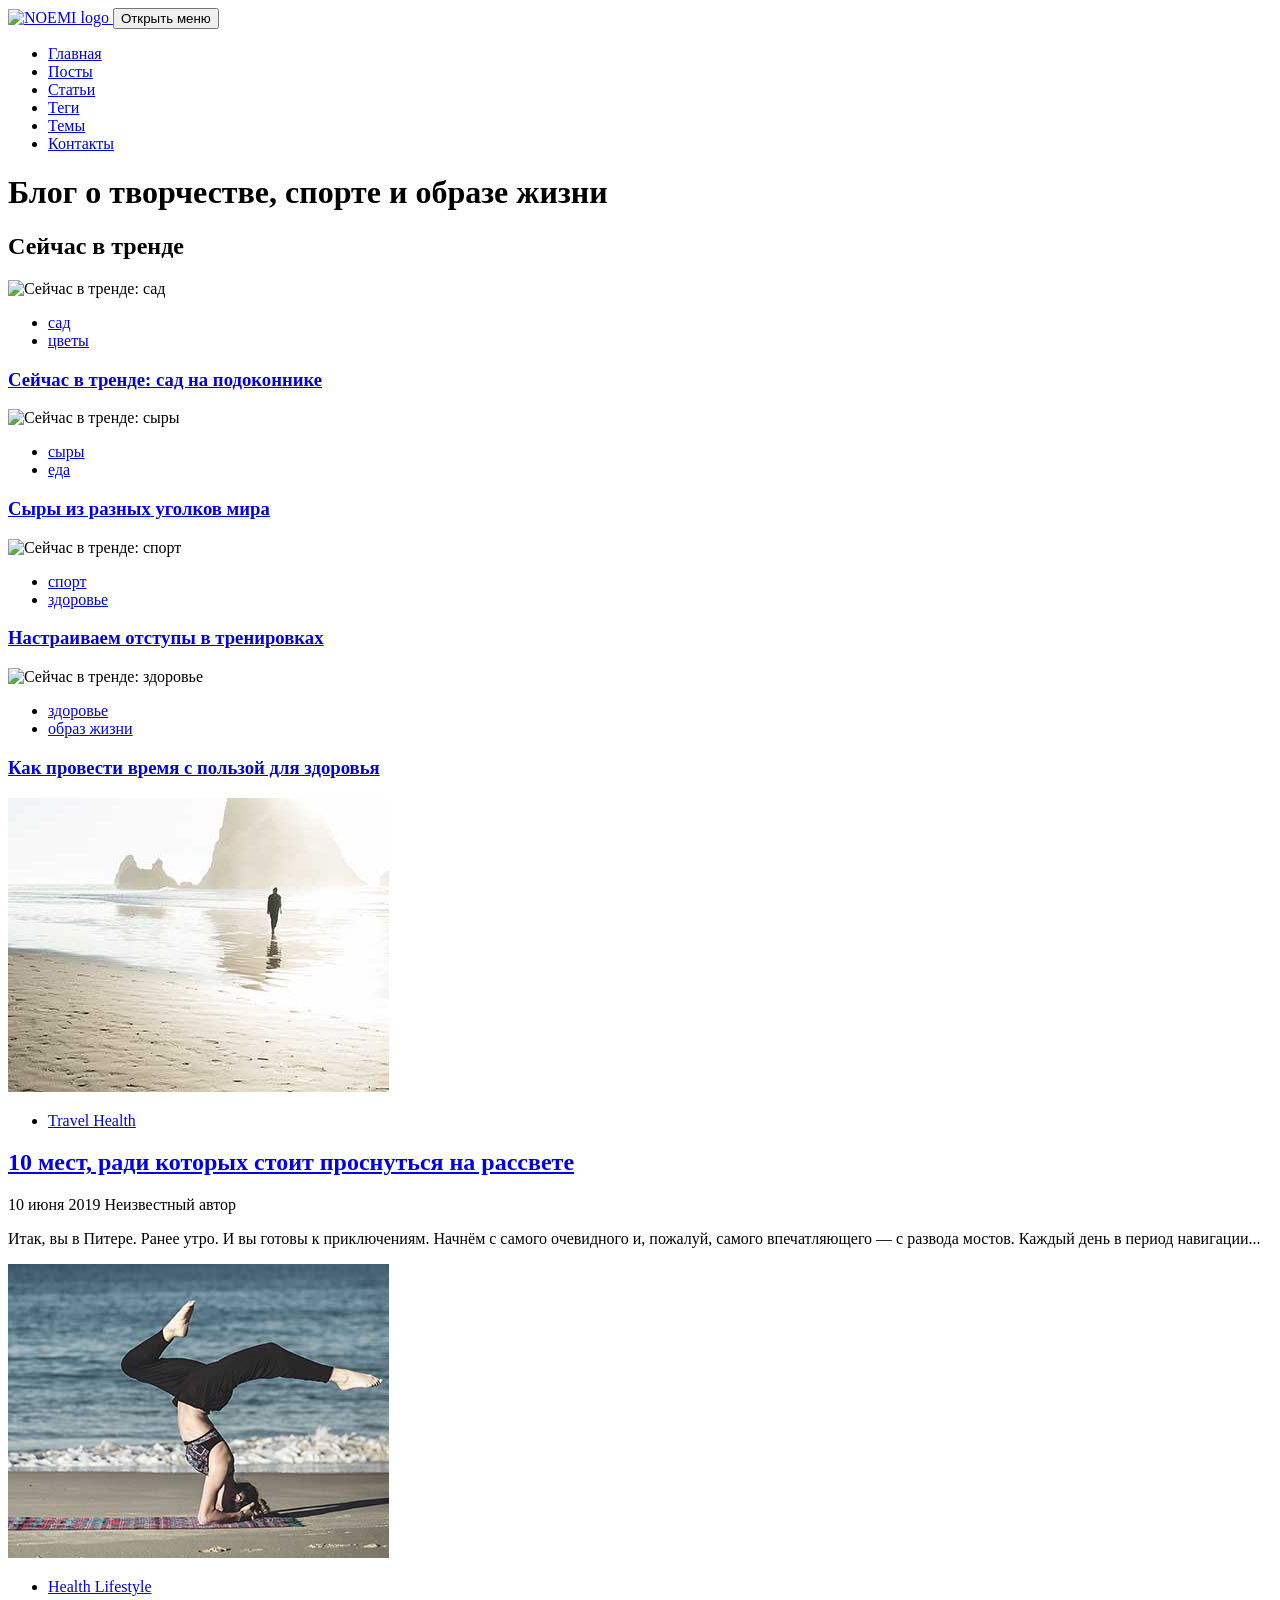
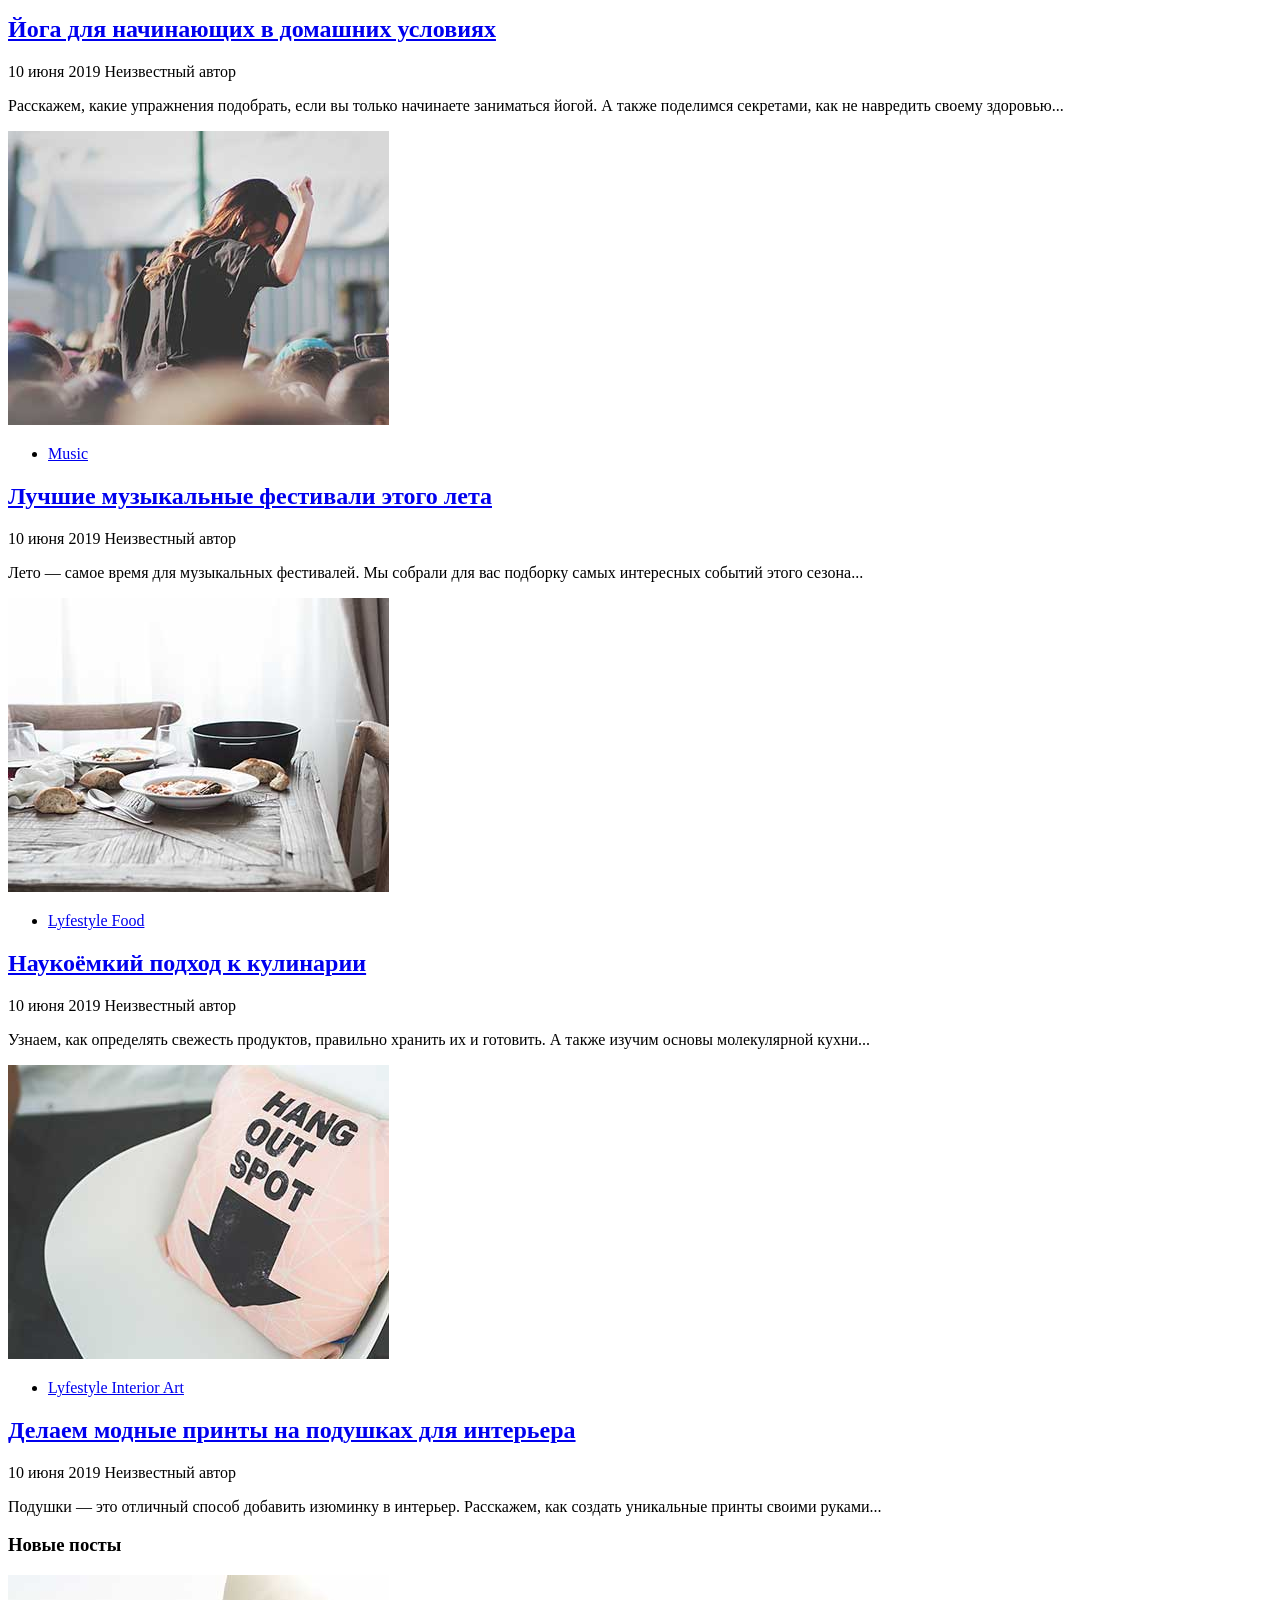
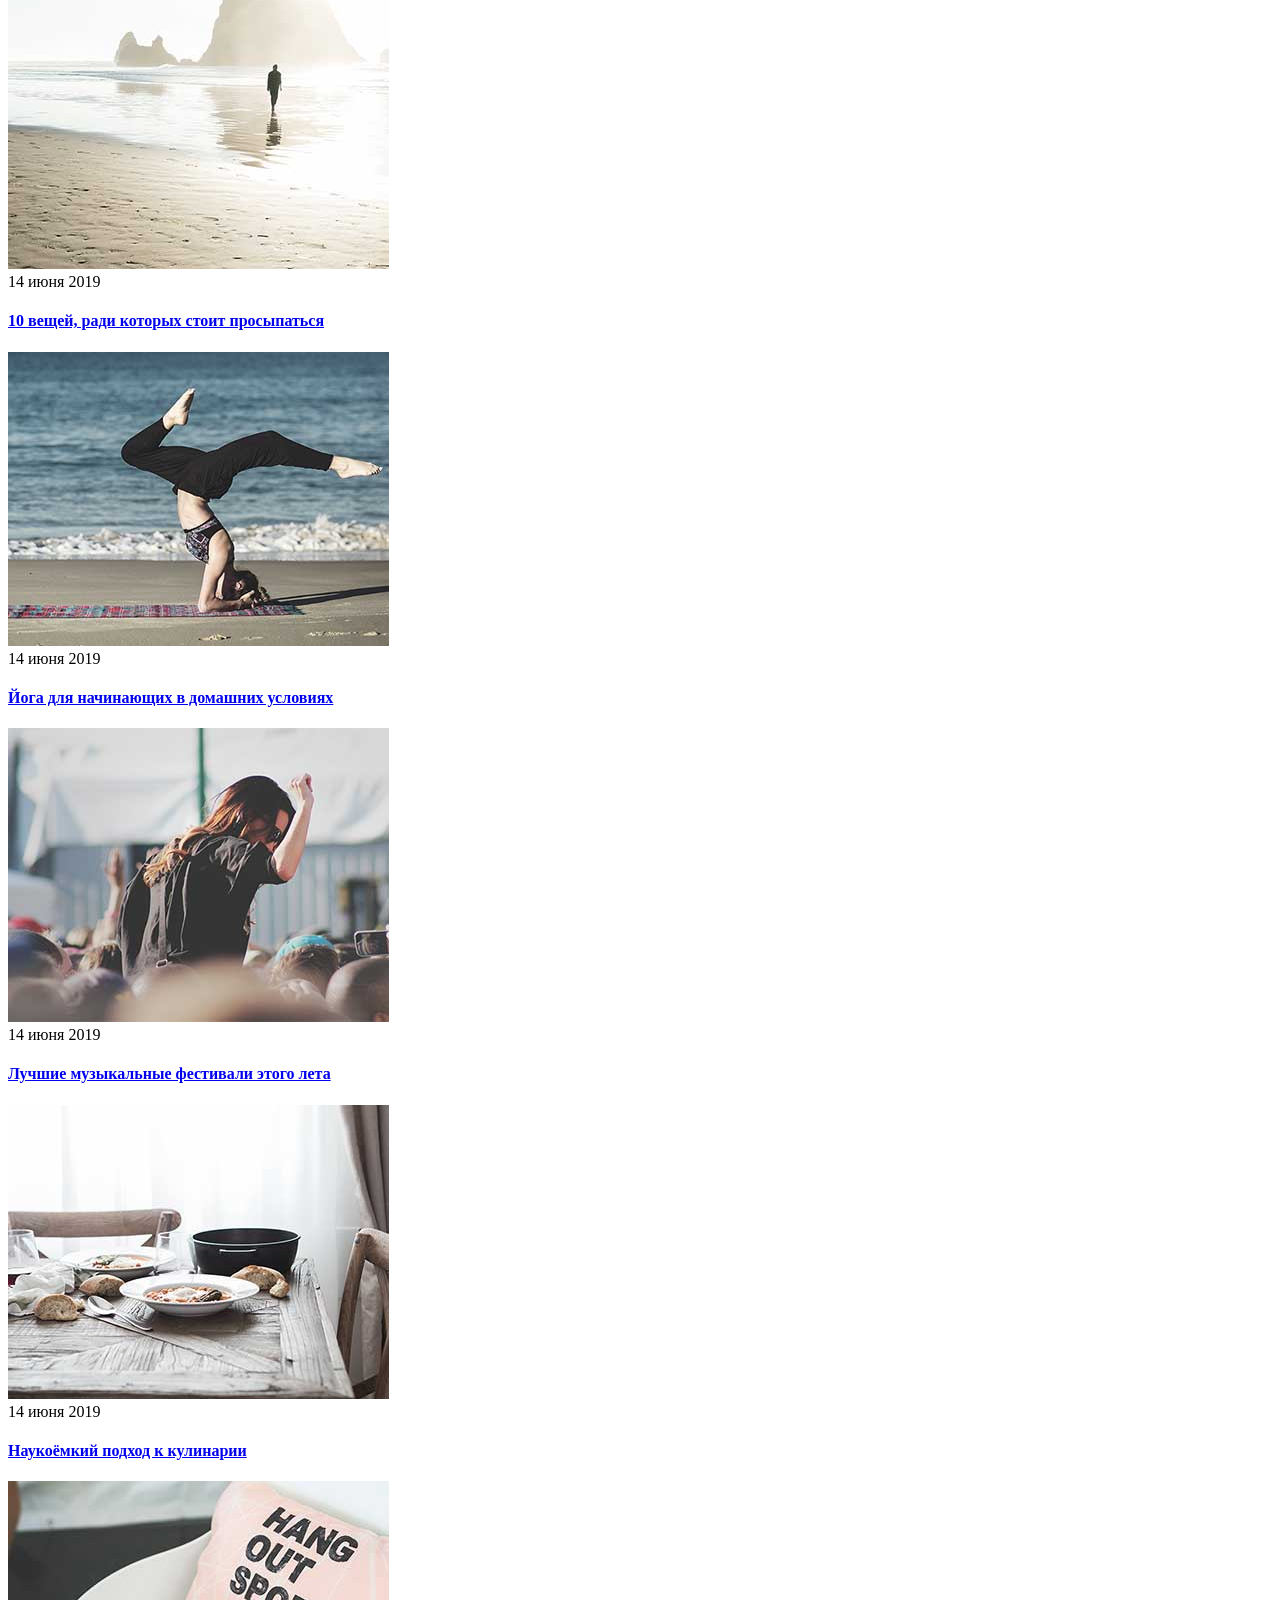
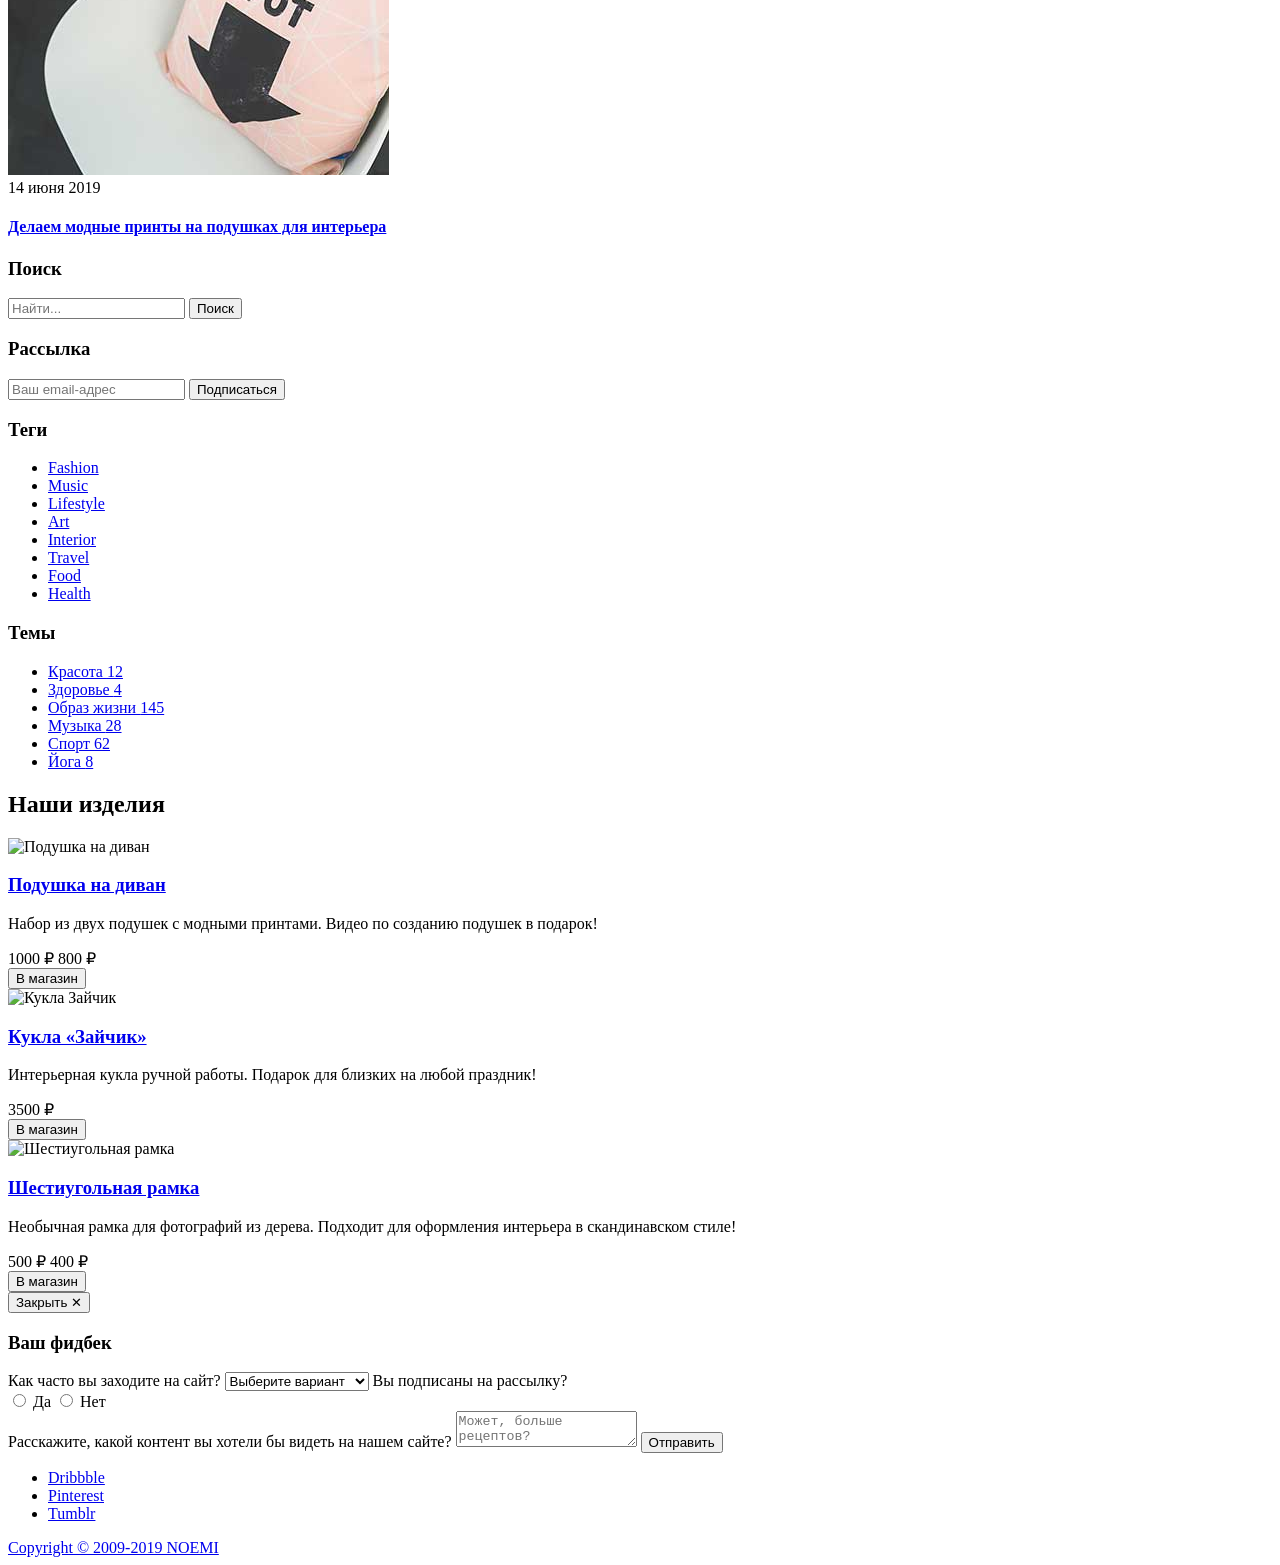
==== index.html @ f6c2dc0e "Add files via upload" ====
<!DOCTYPE html>
<html lang="en">
<head>
  <meta charset="UTF-8">
  <meta name="viewport" content="width=device-width, initial-scale=1.0">
  <title>NOEMI</title>
  <link rel="stylesheet" href="css/index.css">
</head>
<body>
  <div class="page-wrapper">

    <!-- ===== HEADER ===== -->
    <header class="site-header">
      <div class="container">
        <div class="header-top">
          <a href="#" class="logo">
            <img class="logo-img" src="svg/noemi-logo.svg" alt="NOEMI logo">
          </a>
          <button class="burger-button">
            <span class="visually-hidden">Открыть меню</span>
            <span class="burger-line"></span>
            <span class="burger-line"></span>
            <span class="burger-line"></span>
          </button>
          <nav class="nav">
            <ul class="nav-list">
              <li><a class="nav-link" href="#">Главная</a></li>
              <li><a class="nav-link" href="#">Посты</a></li>
              <li><a class="nav-link" href="#">Статьи</a></li>
              <li><a class="nav-link" href="#">Теги</a></li>
              <li><a class="nav-link" href="#">Темы</a></li>
              <li><a class="nav-link" href="#">Контакты</a></li>
            </ul>
          </nav>
        </div>
        <h1 class="header-title">Блог о творчестве, спорте и образе жизни</h1>
      </div>
    </header>

    <!-- ===== TRENDS ===== -->
    <section class="trends">
      <h2 class="section-title">Сейчас в тренде</h2>
      <div class="trends-grid">

        <article class="trend-card">
          <img class="trend-image" src="images/trend1.jpg" alt="Сейчас в тренде: сад">
          <div class="trend-overlay">
            <ul class="post-tags">
              <li><a class="post-tag" href="#">сад</a></li>
              <li><a class="post-tag" href="#">цветы</a></li>
            </ul>
            <h3 class="trend-title">
              <a class="trend-link" href="#">Сейчас в тренде: сад на подоконнике</a>
            </h3>
          </div>
        </article>

        <article class="trend-card">
          <img class="trend-image" src="images/trend2.jpg" alt="Сейчас в тренде: сыры">
          <div class="trend-overlay">
            <ul class="post-tags">
              <li><a class="post-tag" href="#">сыры</a></li>
              <li><a class="post-tag" href="#">еда</a></li>
            </ul>
            <h3 class="trend-title">
              <a class="trend-link" href="#">Сыры из разных уголков мира</a>
            </h3>
          </div>
        </article>

        <article class="trend-card">
          <img class="trend-image" src="images/trend3.jpg" alt="Сейчас в тренде: спорт">
          <div class="trend-overlay">
            <ul class="post-tags">
              <li><a class="post-tag" href="#">спорт</a></li>
              <li><a class="post-tag" href="#">здоровье</a></li>
            </ul>
            <h3 class="trend-title">
              <a class="trend-link" href="#">Настраиваем отступы в тренировках</a>
            </h3>
          </div>
        </article>

        <article class="trend-card">
          <img class="trend-image" src="images/trend4.jpg" alt="Сейчас в тренде: здоровье">
          <div class="trend-overlay">
            <ul class="post-tags">
              <li><a class="post-tag" href="#">здоровье</a></li>
              <li><a class="post-tag" href="#">образ жизни</a></li>
            </ul>
            <h3 class="trend-title">
              <a class="trend-link" href="#">Как провести время с пользой для здоровья</a>
            </h3>
          </div>
        </article>

      </div>
    </section>

    <!-- ===== MAIN: POSTS + ASIDE ===== -->
    <div class="main">

      <div class="posts">

        <article class="post-card">
          <img class="post-image" src="last-post1.jpg" alt="10 мест, ради которых стоит проснуться">
          <div class="post-content">
            <ul class="post-tags">
              <li><a class="post-tag" href="#">Travel Health</a></li>
              
            </ul>
            <h2 class="post-title">
              <a class="post-link" href="#">10 мест, ради которых стоит проснуться на рассвете</a>
            </h2>
            <div class="post-meta">
              <time class="post-date" datetime="2019-06-10">10 июня 2019</time>
              <span class="post-author">Неизвестный автор</span>
            </div>
            <p class="post-text">Итак, вы в Питере. Ранее утро. И вы готовы к приключениям. Начнём с самого очевидного и, пожалуй, самого впечатляющего — с развода мостов. Каждый день в период навигации...</p>
          </div>
        </article>

        <article class="post-card">
          <img class="post-image" src="last-post2.jpg" alt="Йога для начинающих">
          <div class="post-content">
            <ul class="post-tags">
              <li><a class="post-tag" href="#">Health Lifestyle</a></li>
            </ul>
            <h2 class="post-title">
              <a class="post-link" href="#">Йога для начинающих в домашних условиях</a>
            </h2>
            <div class="post-meta">
              <time class="post-date" datetime="2019-06-10">10 июня 2019</time>
              <span class="post-author">Неизвестный автор</span>
            </div>
            <p class="post-text">Расскажем, какие упражнения подобрать, если вы только начинаете заниматься йогой. А также поделимся секретами, как не навредить своему здоровью...</p>
          </div>
        </article>

        <article class="post-card">
          <img class="post-image" src="last-post3.jpg" alt="Лучшие музыкальные фестивали лета">
          <div class="post-content">
            <ul class="post-tags">
              <li><a class="post-tag" href="#">Music</a></li>
            </ul>
            <h2 class="post-title">
              <a class="post-link" href="#">Лучшие музыкальные фестивали этого лета</a>
            </h2>
            <div class="post-meta">
              <time class="post-date" datetime="2019-06-10">10 июня 2019</time>
              <span class="post-author">Неизвестный автор</span>
            </div>
            <p class="post-text">Лето — самое время для музыкальных фестивалей. Мы собрали для вас подборку самых интересных событий этого сезона...</p>
          </div>
        </article>

        <article class="post-card">
          <img class="post-image" src="last-post4.jpg" alt="Наукоёмкий подход к кулинарии">
          <div class="post-content">
            <ul class="post-tags">
              <li><a class="post-tag" href="#">Lyfestyle Food</a></li>
            </ul>
            <h2 class="post-title">
              <a class="post-link" href="#">Наукоёмкий подход к кулинарии</a>
            </h2>
            <div class="post-meta">
              <time class="post-date" datetime="2019-06-10">10 июня 2019</time>
              <span class="post-author">Неизвестный автор</span>
            </div>
            <p class="post-text">Узнаем, как определять свежесть продуктов, правильно хранить их и готовить. А также изучим основы молекулярной кухни...</p>
          </div>
        </article>

        <article class="post-card">
          <img class="post-image" src="last-post5.jpg" alt="Делаем модные принты на подушках">
          <div class="post-content">
            <ul class="post-tags">
              <li><a class="post-tag" href="#">Lyfestyle Interior Art</a></li>
            </ul>
            <h2 class="post-title">
              <a class="post-link" href="#">Делаем модные принты на подушках для интерьера</a>
            </h2>
            <div class="post-meta">
              <time class="post-date" datetime="2019-06-10">10 июня 2019</time>
              <span class="post-author">Неизвестный автор</span>
            </div>
            <p class="post-text">Подушки — это отличный способ добавить изюминку в интерьер. Расскажем, как создать уникальные принты своими руками...</p>
          </div>
        </article>

      </div>

      <!-- ===== ASIDE ===== -->
      <aside class="aside">

        <!-- Новые посты -->
        <div class="aside-widget">
          <h3 class="widget-title">Новые посты</h3>
          <article class="new-post">
            <img class="new-post-image" src="last-post1.jpg" alt="Новый пост">
            <div class="new-post-content">
              <time class="new-post-date" datetime="2019-06-14">14 июня 2019</time>
              <h4 class="new-post-title">
                <a class="new-post-link" href="#">10 вещей, ради которых стоит просыпаться</a>
              </h4>
            </div>
          </article>
          <article class="new-post">
            <img class="new-post-image" src="last-post2.jpg" alt="Новый пост">
            <div class="new-post-content">
              <time class="new-post-date" datetime="2019-06-14">14 июня 2019</time>
              <h4 class="new-post-title">
                <a class="new-post-link" href="#">Йога для начинающих в домашних условиях</a>
              </h4>
            </div>
          </article>
          <article class="new-post">
            <img class="new-post-image" src="last-post3.jpg" alt="Новый пост">
            <div class="new-post-content">
              <time class="new-post-date" datetime="2019-06-14">14 июня 2019</time>
              <h4 class="new-post-title">
                <a class="new-post-link" href="#">Лучшие музыкальные фестивали этого лета</a>
              </h4>
            </div>
          </article>
          <article class="new-post">
            <img class="new-post-image" src="last-post4.jpg" alt="Новый пост">
            <div class="new-post-content">
              <time class="new-post-date" datetime="2019-06-14">14 июня 2019</time>
              <h4 class="new-post-title">
                <a class="new-post-link" href="#">Наукоёмкий подход к кулинарии</a>
              </h4>
            </div>
          </article>
          <article class="new-post">
            <img class="new-post-image" src="last-post5.jpg" alt="Новый пост">
            <div class="new-post-content">
              <time class="new-post-date" datetime="2019-06-14">14 июня 2019</time>
              <h4 class="new-post-title">
                <a class="new-post-link" href="#">Делаем модные принты на подушках для интерьера</a>
              </h4>
            </div>
          </article>
        </div>

        <!-- Поиск -->
        <div class="aside-widget">
          <h3 class="visually-hidden">Поиск</h3>
          <form class="search-form">
            <input class="input-field" name="query" placeholder="Найти..." autocomplete="off" required>
            <button class="search-button" type="submit">
              <span class="visually-hidden">Поиск</span>
            </button>
          </form>
        </div>

        <!-- Рассылка -->
        <div class="aside-widget">
          <h3 class="widget-title">Рассылка</h3>
          <form class="subscribe-form">
            <input class="input-field" type="email" name="email" placeholder="Ваш email-адрес" autocomplete="email" required>
            <button class="subscribe-button" type="submit">Подписаться</button>
          </form>
        </div>

        <!-- Теги -->
        <div class="aside-widget">
          <h3 class="widget-title">Теги</h3>
          <ul class="tag-list">
            <li><a class="tag-link" href="#">Fashion</a></li>
            <li><a class="tag-link" href="#">Music</a></li>
            <li><a class="tag-link" href="#">Lifestyle</a></li>
            <li><a class="tag-link" href="#">Art</a></li>
            <li><a class="tag-link" href="#">Interior</a></li>
            <li><a class="tag-link" href="#">Travel</a></li>
            <li><a class="tag-link" href="#">Food</a></li>
            <li><a class="tag-link" href="#">Health</a></li>
          </ul>
        </div>

        <!-- Темы -->
        <div class="aside-widget">
          <h3 class="widget-title">Темы</h3>
          <ul class="themes-list">
            <li>
              <a class="theme-link" href="#">Красота <span class="theme-count">12</span></a>
            </li>
            <li>
              <a class="theme-link" href="#">Здоровье <span class="theme-count">4</span></a>
            </li>
            <li>
              <a class="theme-link" href="#">Образ жизни <span class="theme-count">145</span></a>
            </li>
            <li>
              <a class="theme-link" href="#">Музыка <span class="theme-count">28</span></a>
            </li>
            <li>
              <a class="theme-link" href="#">Спорт <span class="theme-count">62</span></a>
            </li>
            <li>
              <a class="theme-link" href="#">Йога <span class="theme-count">8</span></a>
            </li>
          </ul>
        </div>

      </aside>
    </div>

    <!-- ===== SHOP ===== -->
    <section class="shop">
      <h2 class="section-title">Наши изделия</h2>
      <div class="shop-grid">

        <!-- Карточка товара 1 -->
        <article class="shop-card">
          <picture>
            <source media="(max-width: 640px)" srcset="images/shop-item-mobile1.jpg">
            <source media="(max-width: 1200px)" srcset="images/shop-item-tablet1.">
            <img class="shop-card-image" src="images/shop-item-desk1.jpg" alt="Подушка на диван">
          </picture>
          <div class="shop-card-content">
            <h3 class="shop-card-title">
              <a class="shop-card-link" href="#">Подушка на диван</a>
            </h3>
            <p class="shop-card-desc">Набор из двух подушек с модными принтами. Видео по созданию подушек в подарок!</p>
            <div class="shop-card-prices">
              <span class="price-old">1000 &#8381;</span>
              <span class="price-current">800 &#8381;</span>
            </div>
            <button class="shop-card-button" type="button">В магазин</button>
          </div>
        </article>

        <!-- Карточка товара 2 -->
        <article class="shop-card">
          <picture>
            <source media="(max-width: 640px)" srcset="images/shop-item-mobile2.jpg">
            <source media="(max-width: 1200px)" srcset="images/shop-item-tablet2.jpg">
            <img class="shop-card-image" src="images/shop-item-desk2.jpg" alt="Кукла Зайчик">
          </picture>
          <div class="shop-card-content">
            <h3 class="shop-card-title">
              <a class="shop-card-link" href="#">Кукла «Зайчик»</a>
            </h3>
            <p class="shop-card-desc">Интерьерная кукла ручной работы. Подарок для близких на любой праздник!</p>
            <div class="shop-card-prices">
              <span class="price-current">3500 &#8381;</span>
            </div>
            <button class="shop-card-button" type="button">В магазин</button>
          </div>
        </article>

        <!-- Карточка товара 3 -->
        <article class="shop-card">
          <picture>
            <source media="(max-width: 640px)" srcset="images/shop-item-mobile3.jpg">
            <source media="(max-width: 1200px)" srcset="images/shop-item-tablet3.jpg">
            <img class="shop-card-image" src="images/shop-item-desk3.jpg" alt="Шестиугольная рамка">
          </picture>
          <div class="shop-card-content">
            <h3 class="shop-card-title">
              <a class="shop-card-link" href="#">Шестиугольная рамка</a>
            </h3>
            <p class="shop-card-desc">Необычная рамка для фотографий из дерева. Подходит для оформления интерьера в скандинавском стиле!</p>
            <div class="shop-card-prices">
              <span class="price-old">500 &#8381;</span>
              <span class="price-current">400 &#8381;</span>
            </div>
            <button class="shop-card-button" type="button">В магазин</button>
          </div>
        </article>

      </div>
    </section>

    <!-- ===== FEEDBACK POPUP ===== -->
    <div class="feedback-overlay _hidden">
      <div class="feedback-modal">
        <button class="feedback-close" type="button">
          <span class="visually-hidden">Закрыть</span> ✕
        </button>
        <h3 class="feedback-title">Ваш фидбек</h3>
        <form class="feedback-form">
          <label for="feedback-select">Как часто вы заходите на сайт?</label>
          <select class="feedback-select" id="feedback-select" name="frequency" autocomplete="off" required>
            <option value="" selected hidden>Выберите вариант</option>
            <option value="daily">Почти каждый день</option>
            <!-- <option value="weekly">Раз в несколько дней</option>
            <option value="monthly">Раз в несколько недель</option>
            <option value="never">Это мой первый раз</option> -->
          </select>

          <label>Вы подписаны на рассылку?</label>
          <div class="feedback-radios">
            <label class="feedback-radio-label">
              <input type="radio" name="subscribe" value="yes"> Да
            </label>
            <label class="feedback-radio-label">
              <input type="radio" name="subscribe" value="no"> Нет
            </label>
          </div>

          <label for="feedback-text">Расскажите, какой контент вы хотели бы видеть на нашем сайте?</label>
          <textarea id="feedback-text" name="content" placeholder="Может, больше рецептов?" autocomplete="off"></textarea>

          <button class="feedback-submit" type="submit">Отправить</button>
        </form>
      </div>
    </div>

    <!-- ===== FOOTER ===== -->
    <footer class="footer">
      <div class="social-section">
        <ul class="social-list">
          <li>
            <a class="social-icon-dribbble" href="#" aria-label="Dribbble">
              <span class="visually-hidden">Dribbble</span>
            </a>
          </li>
          <li>
            <a class="social-icon-pinterest" href="#" aria-label="Pinterest">
              <span class="visually-hidden">Pinterest</span>
            </a>
          </li>
          <li>
            <a class="social-icon-tumblr" href="#" aria-label="Tumblr">
              <span class="visually-hidden">Tumblr</span>
            </a>
          </li>
        </ul>
      </div>
      <div class="copyright">
        <a href="#">Copyright &#169; 2009-2019 NOEMI</a>
      </div>
    </footer>

  </div>
</body>
</html>
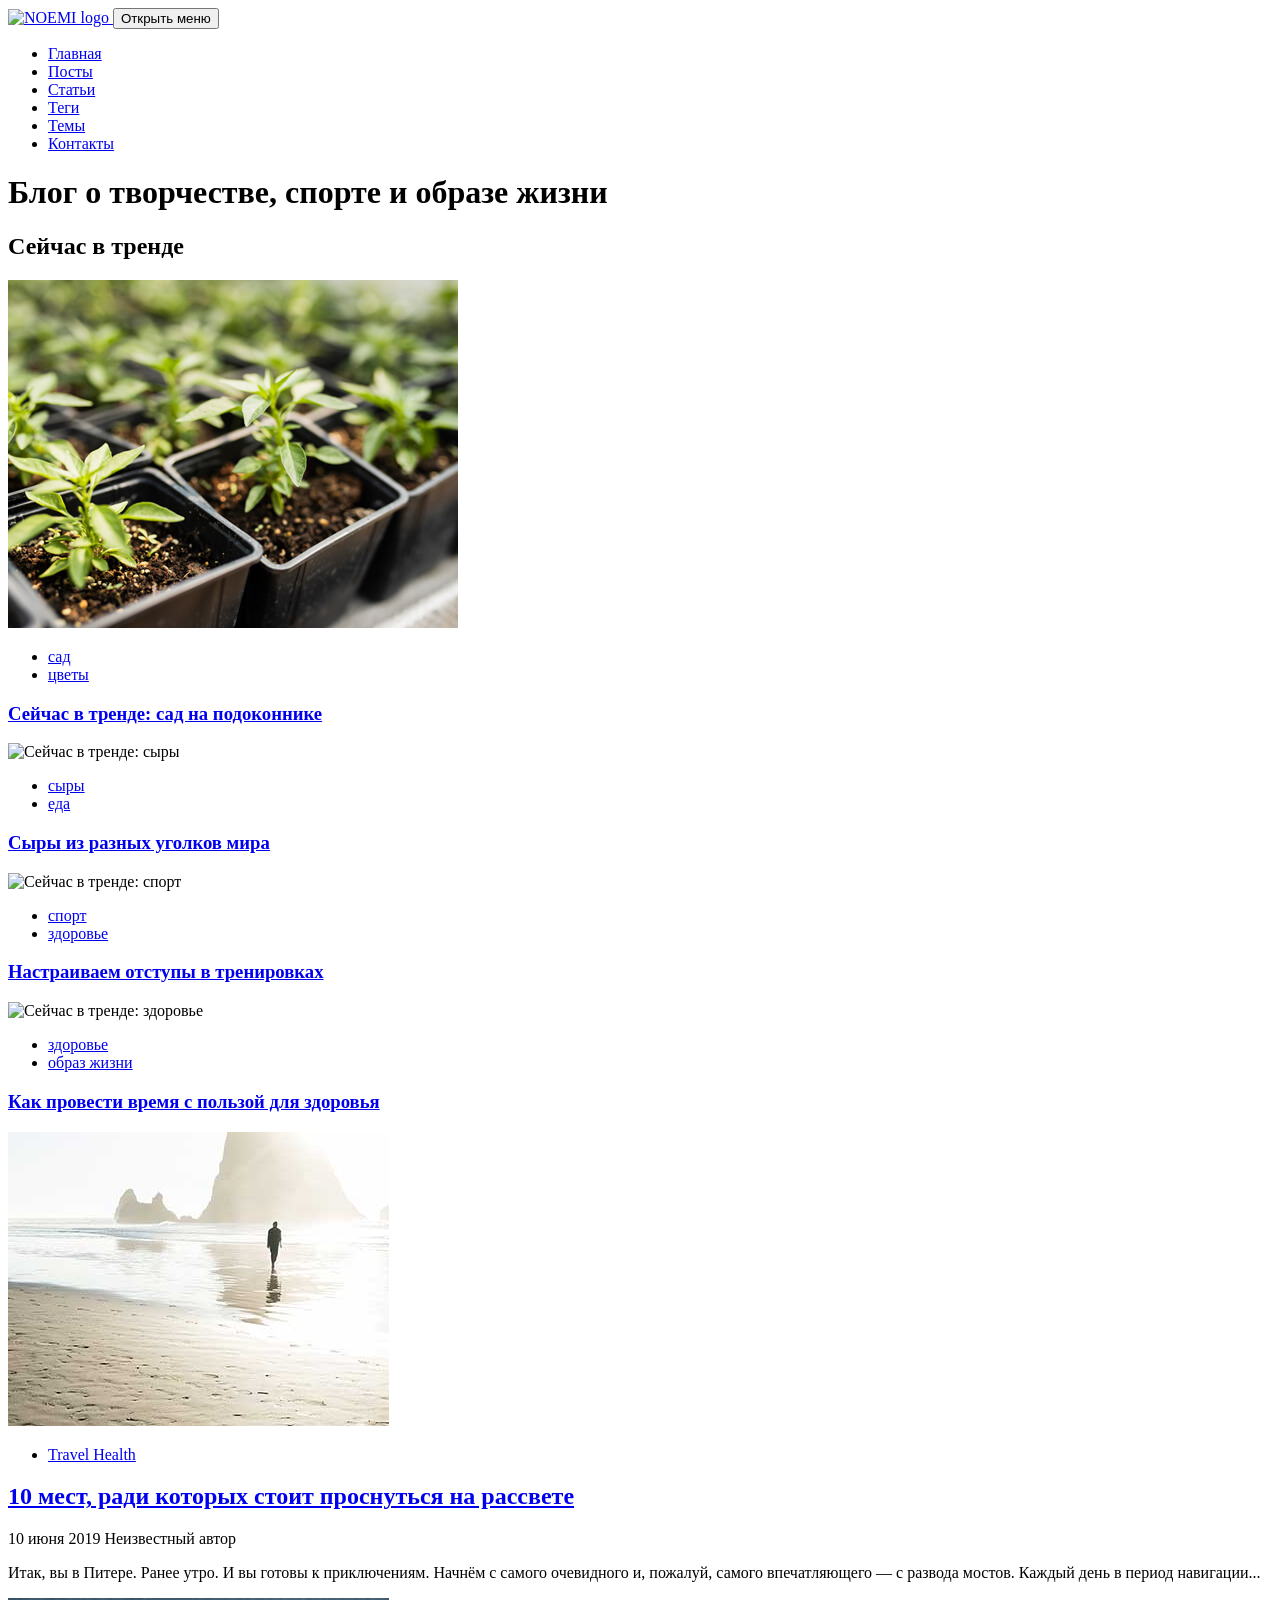
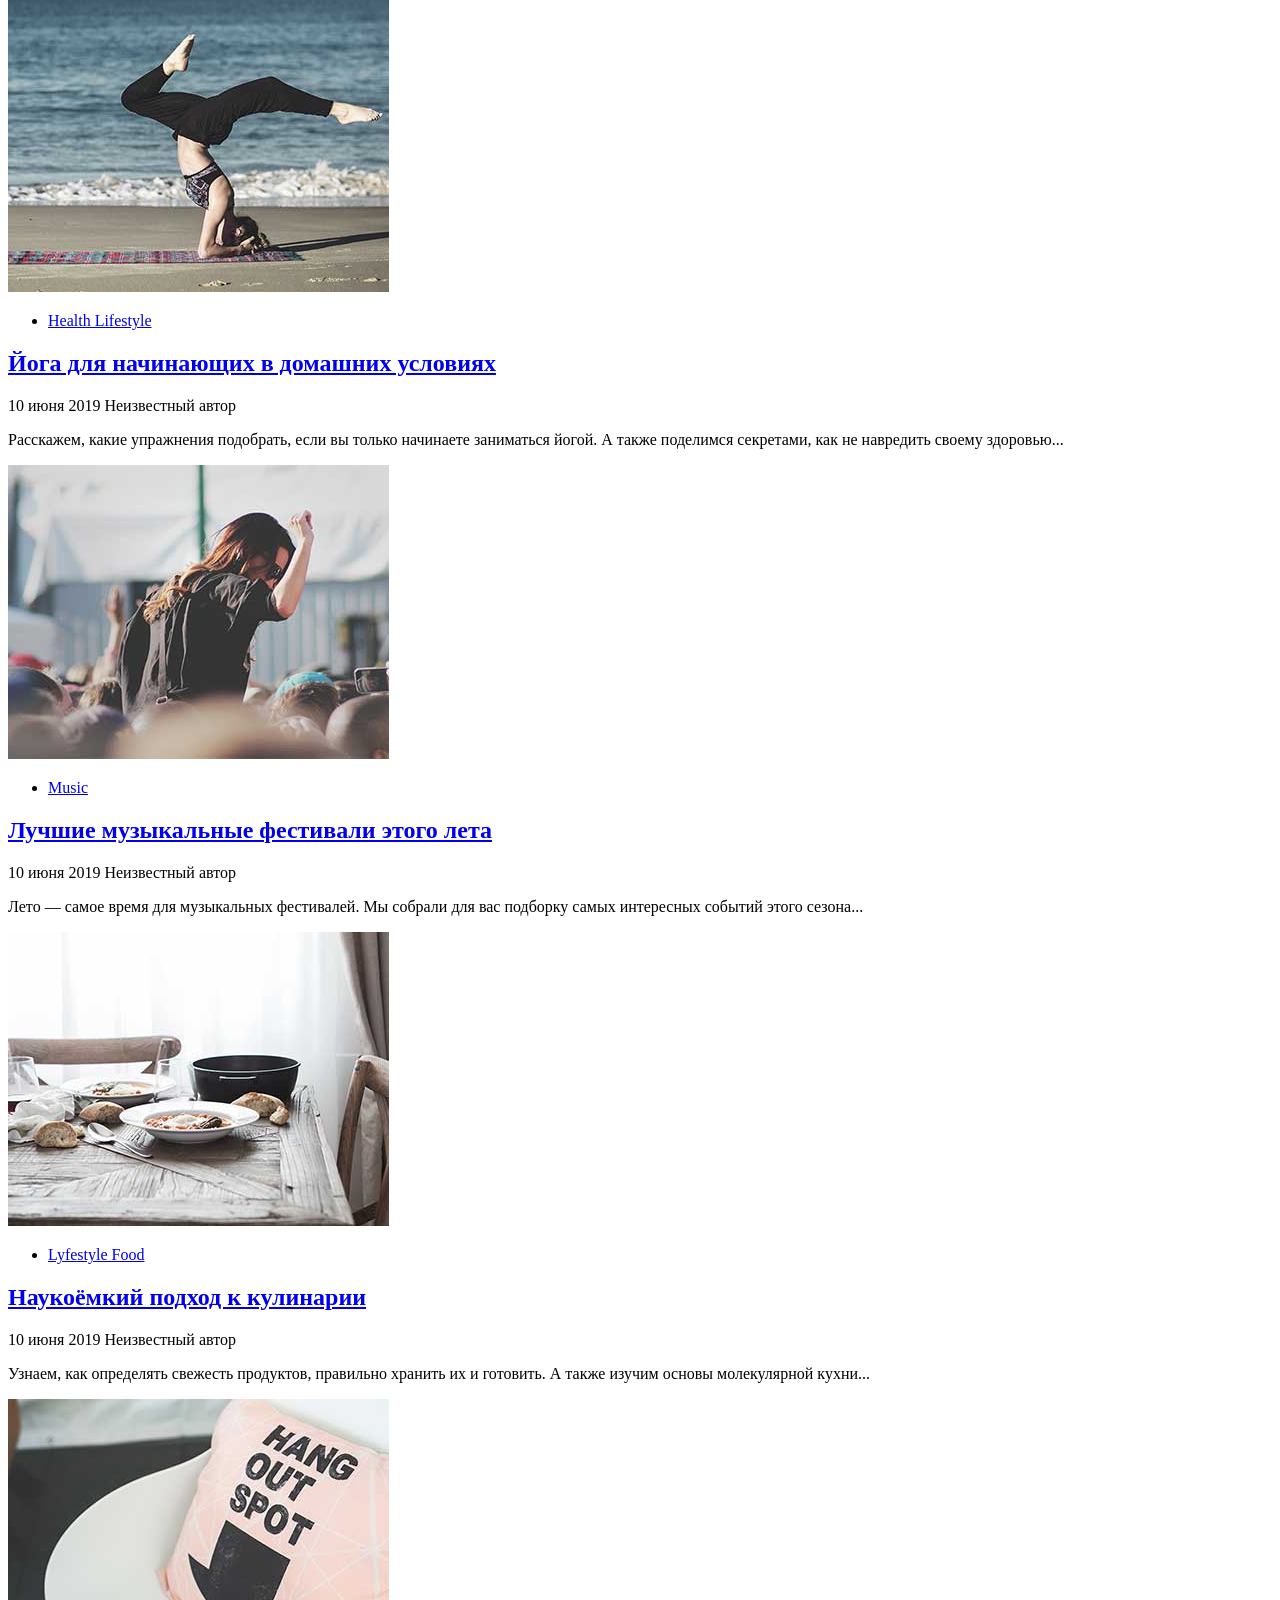
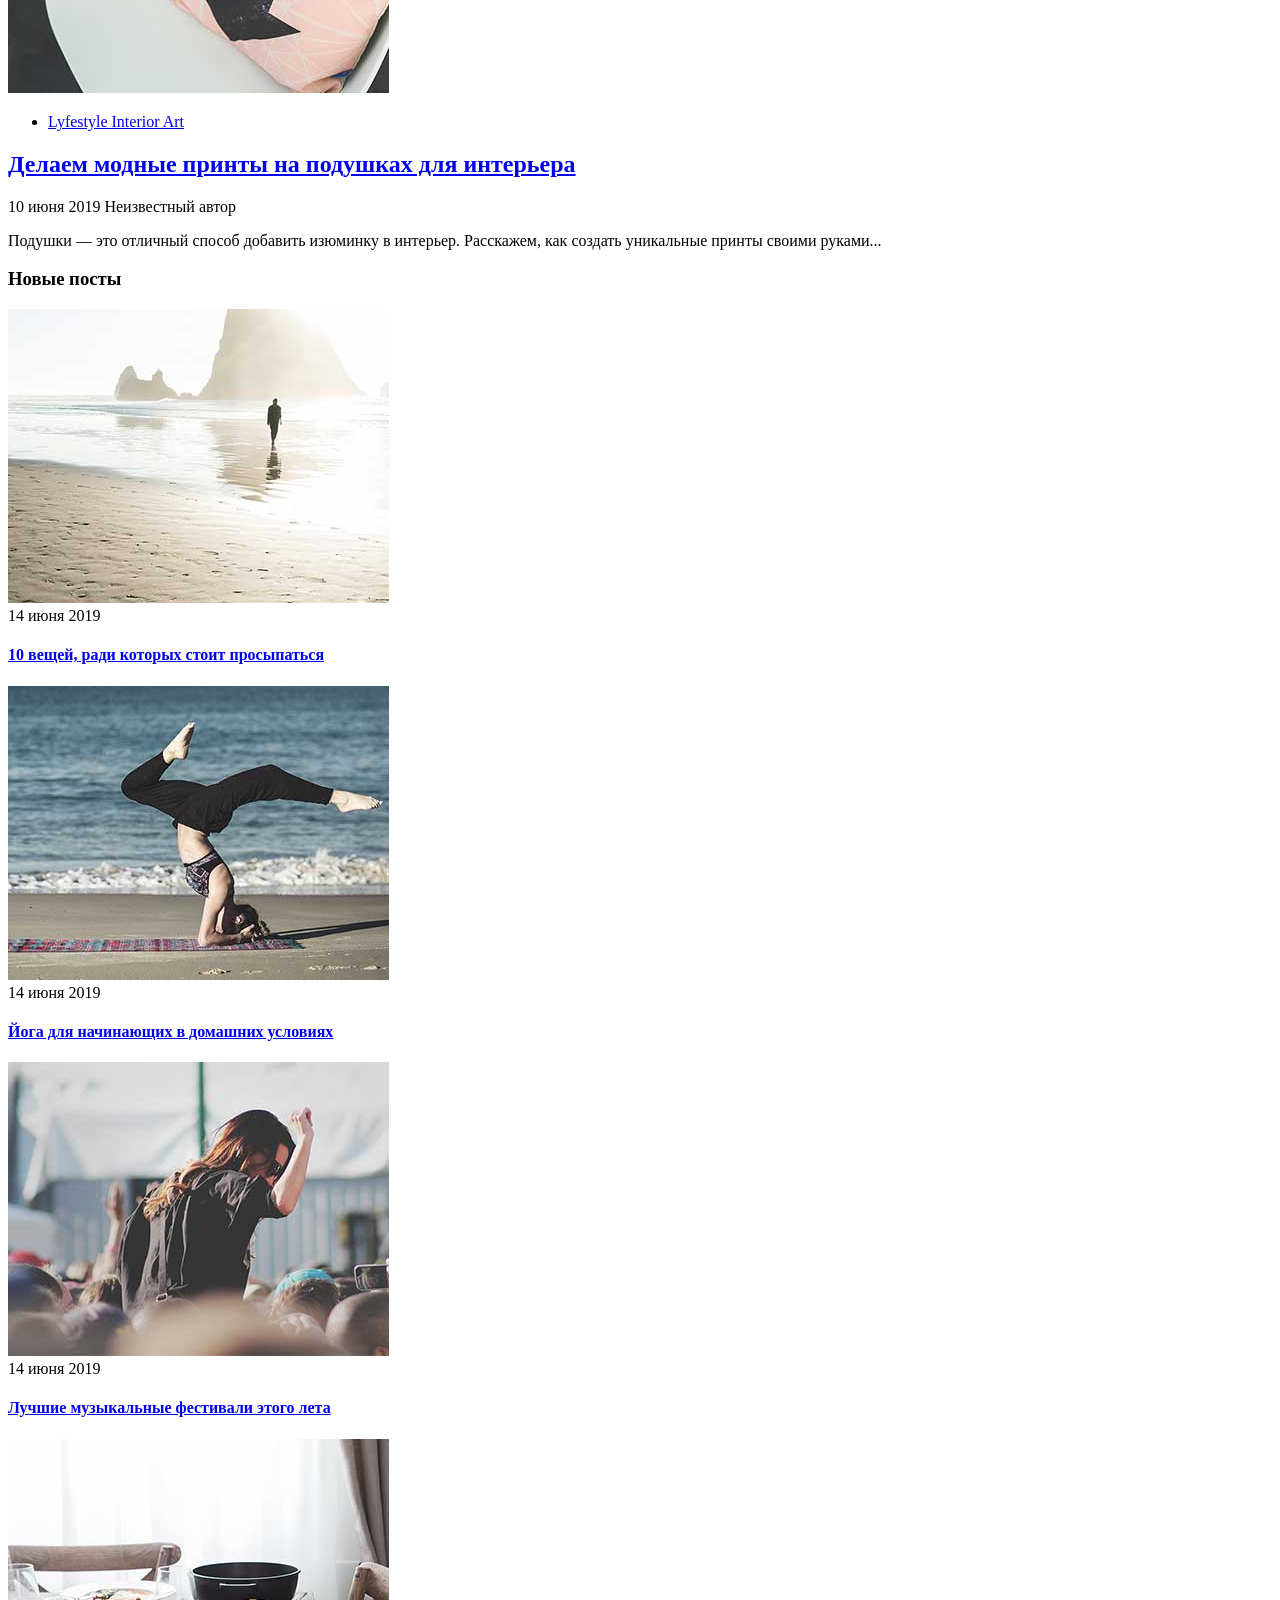
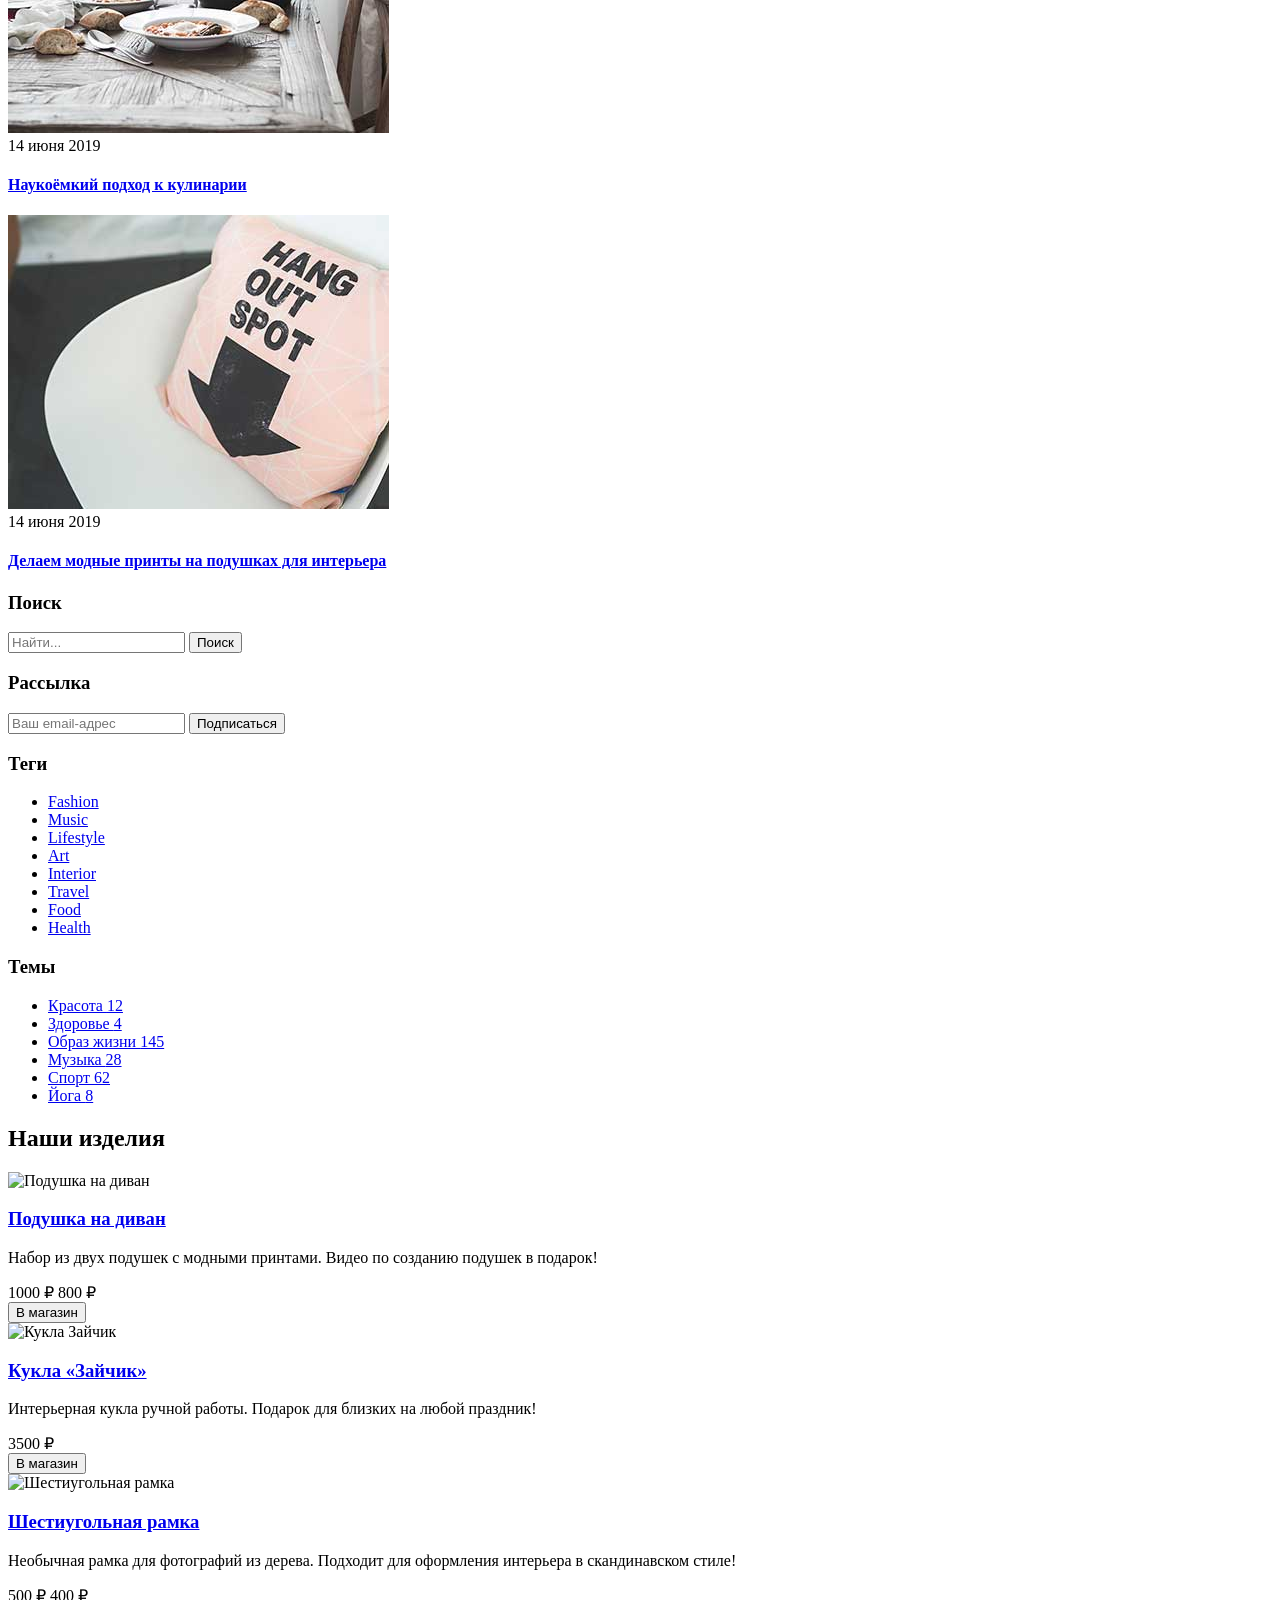
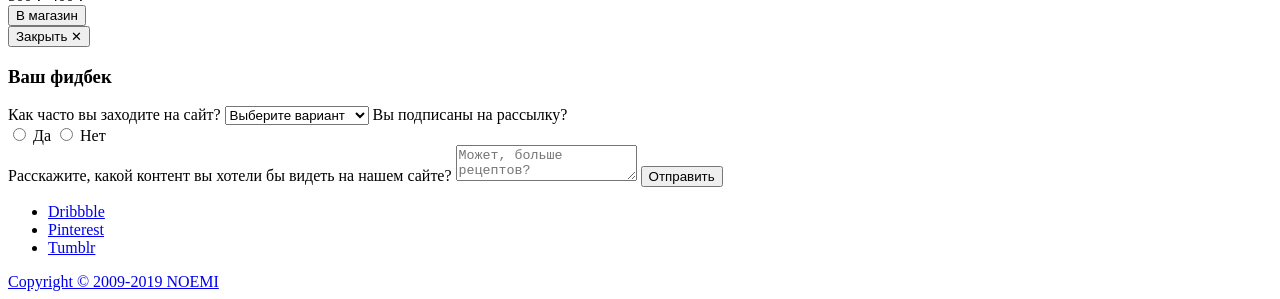
==== commit ba1e2dce: "Update index.html" ====
--- a/index.html
+++ b/index.html
@@ -43,7 +43,7 @@
       <div class="trends-grid">
 
         <article class="trend-card">
-          <img class="trend-image" src="images/trend1.jpg" alt="Сейчас в тренде: сад">
+          <img class="trend-image" src="trend1.jpg" alt="Сейчас в тренде: сад">
           <div class="trend-overlay">
             <ul class="post-tags">
               <li><a class="post-tag" href="#">сад</a></li>
@@ -436,4 +436,4 @@
 
   </div>
 </body>
-</html>+</html>
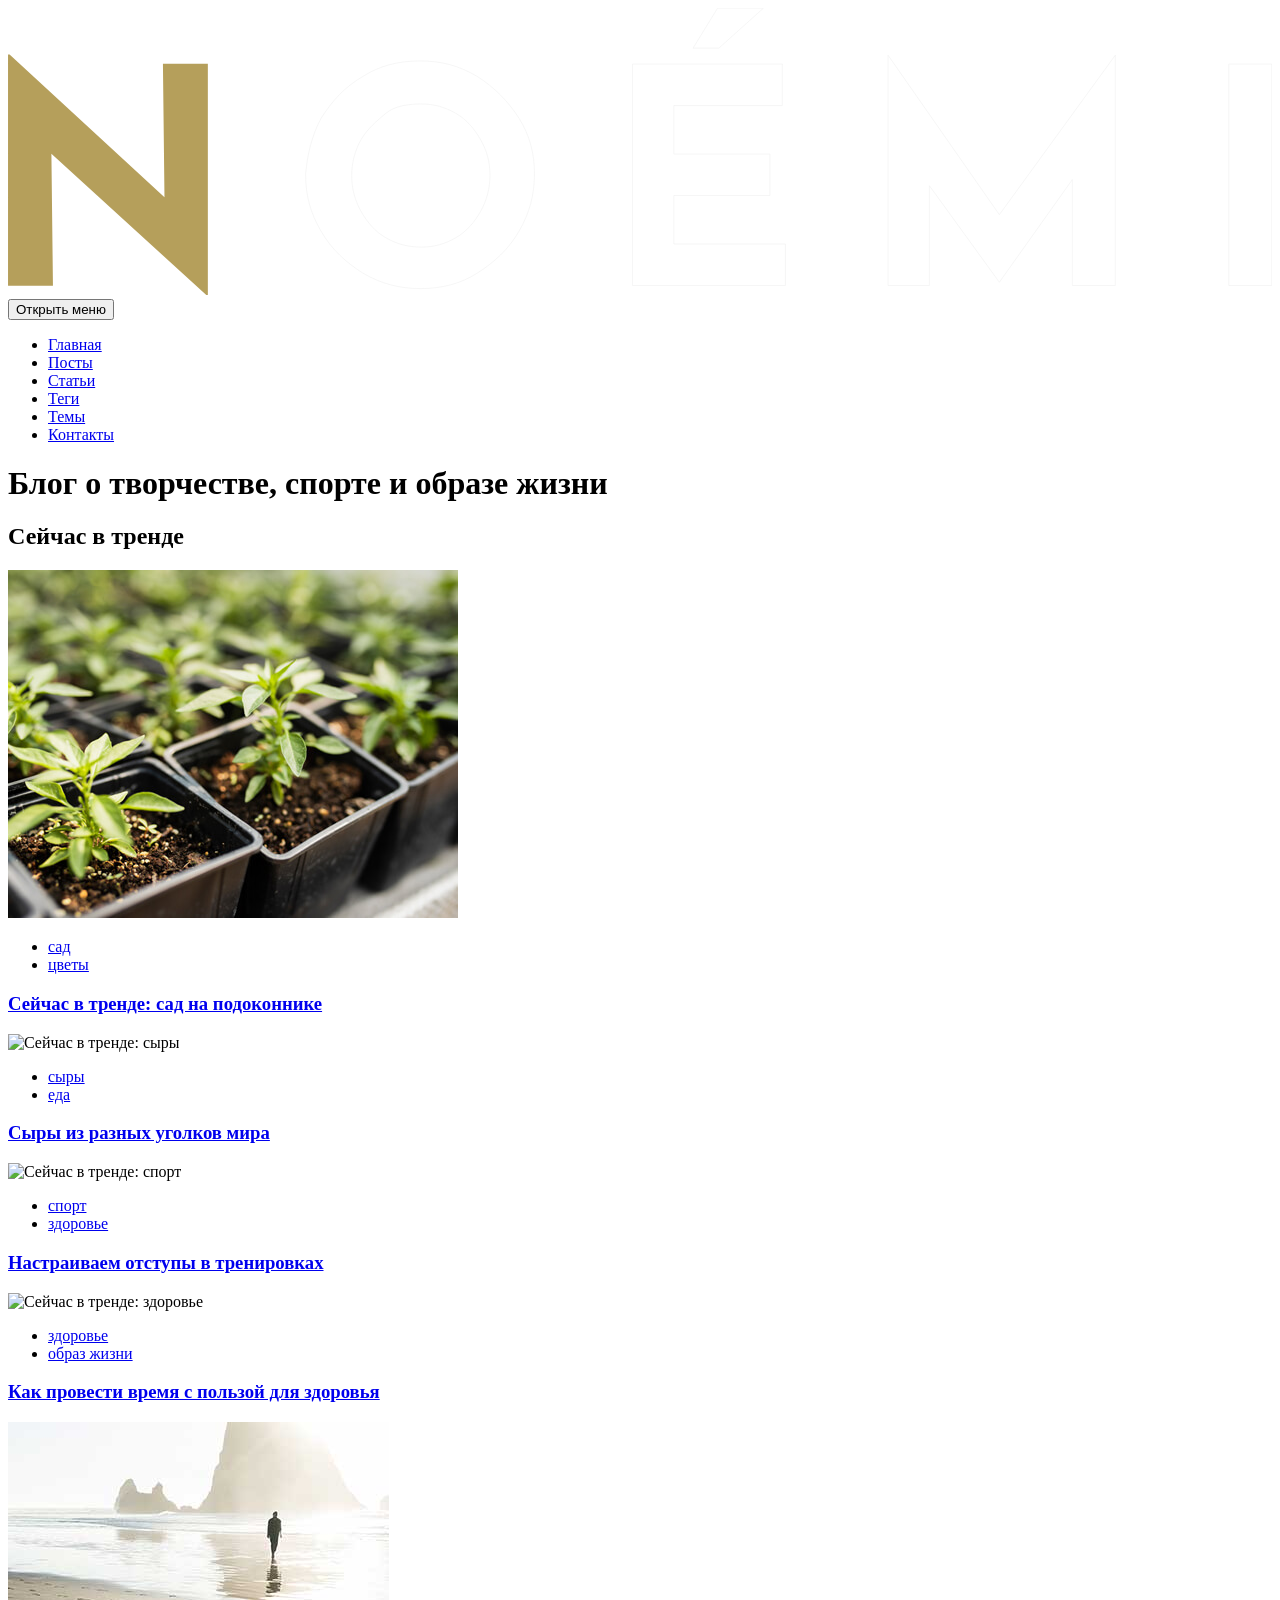
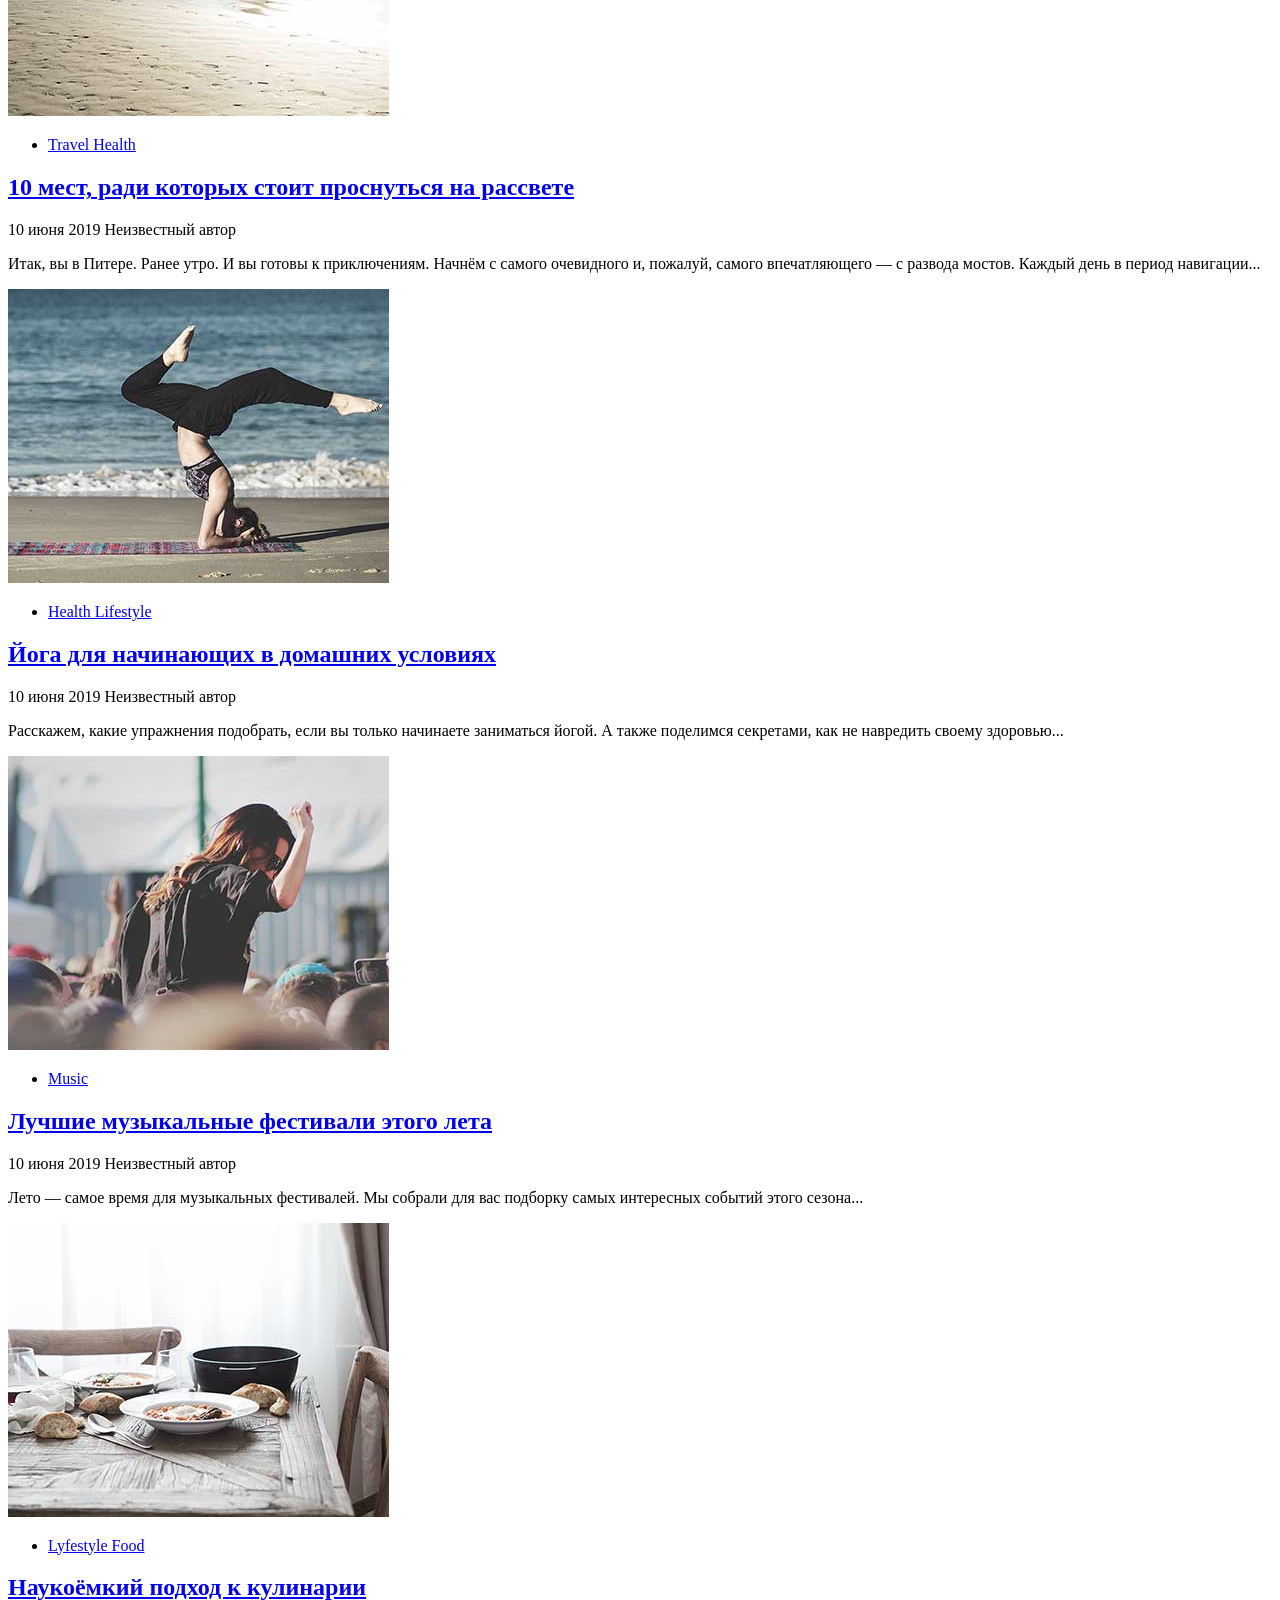
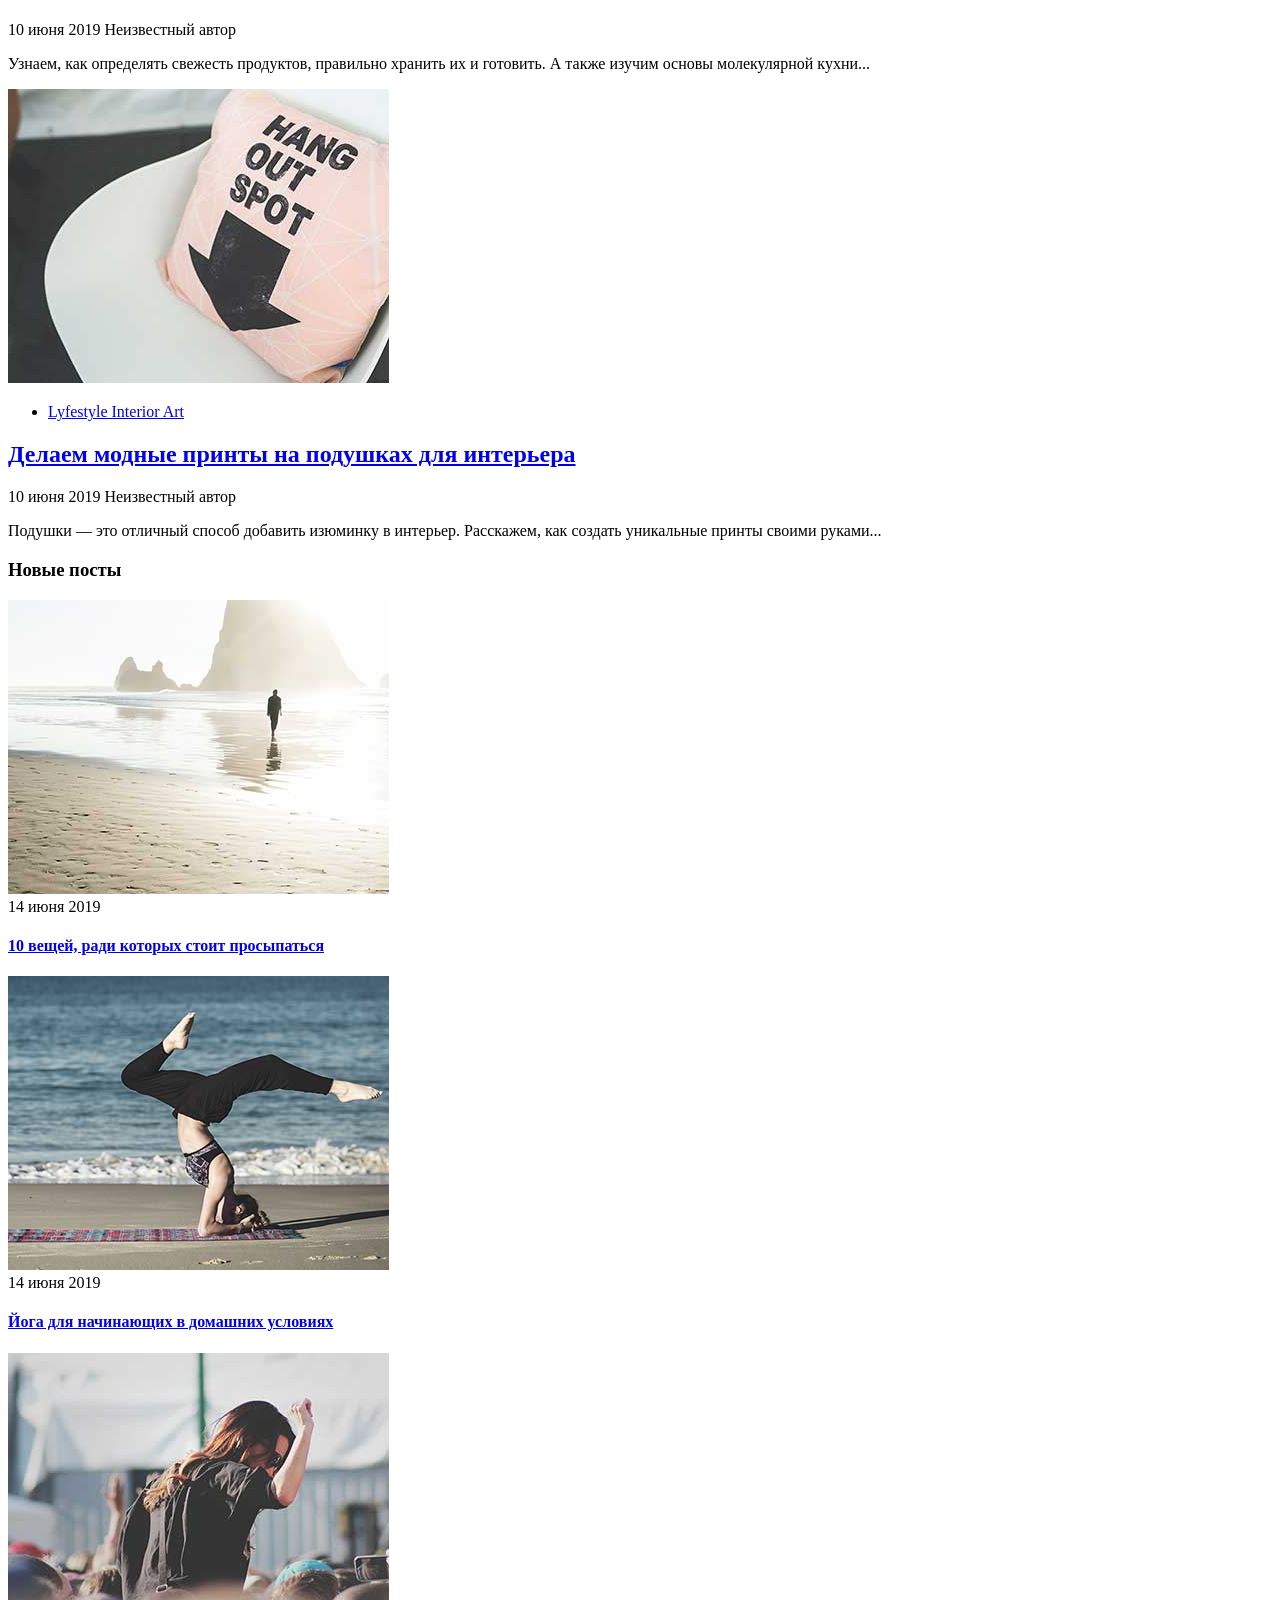
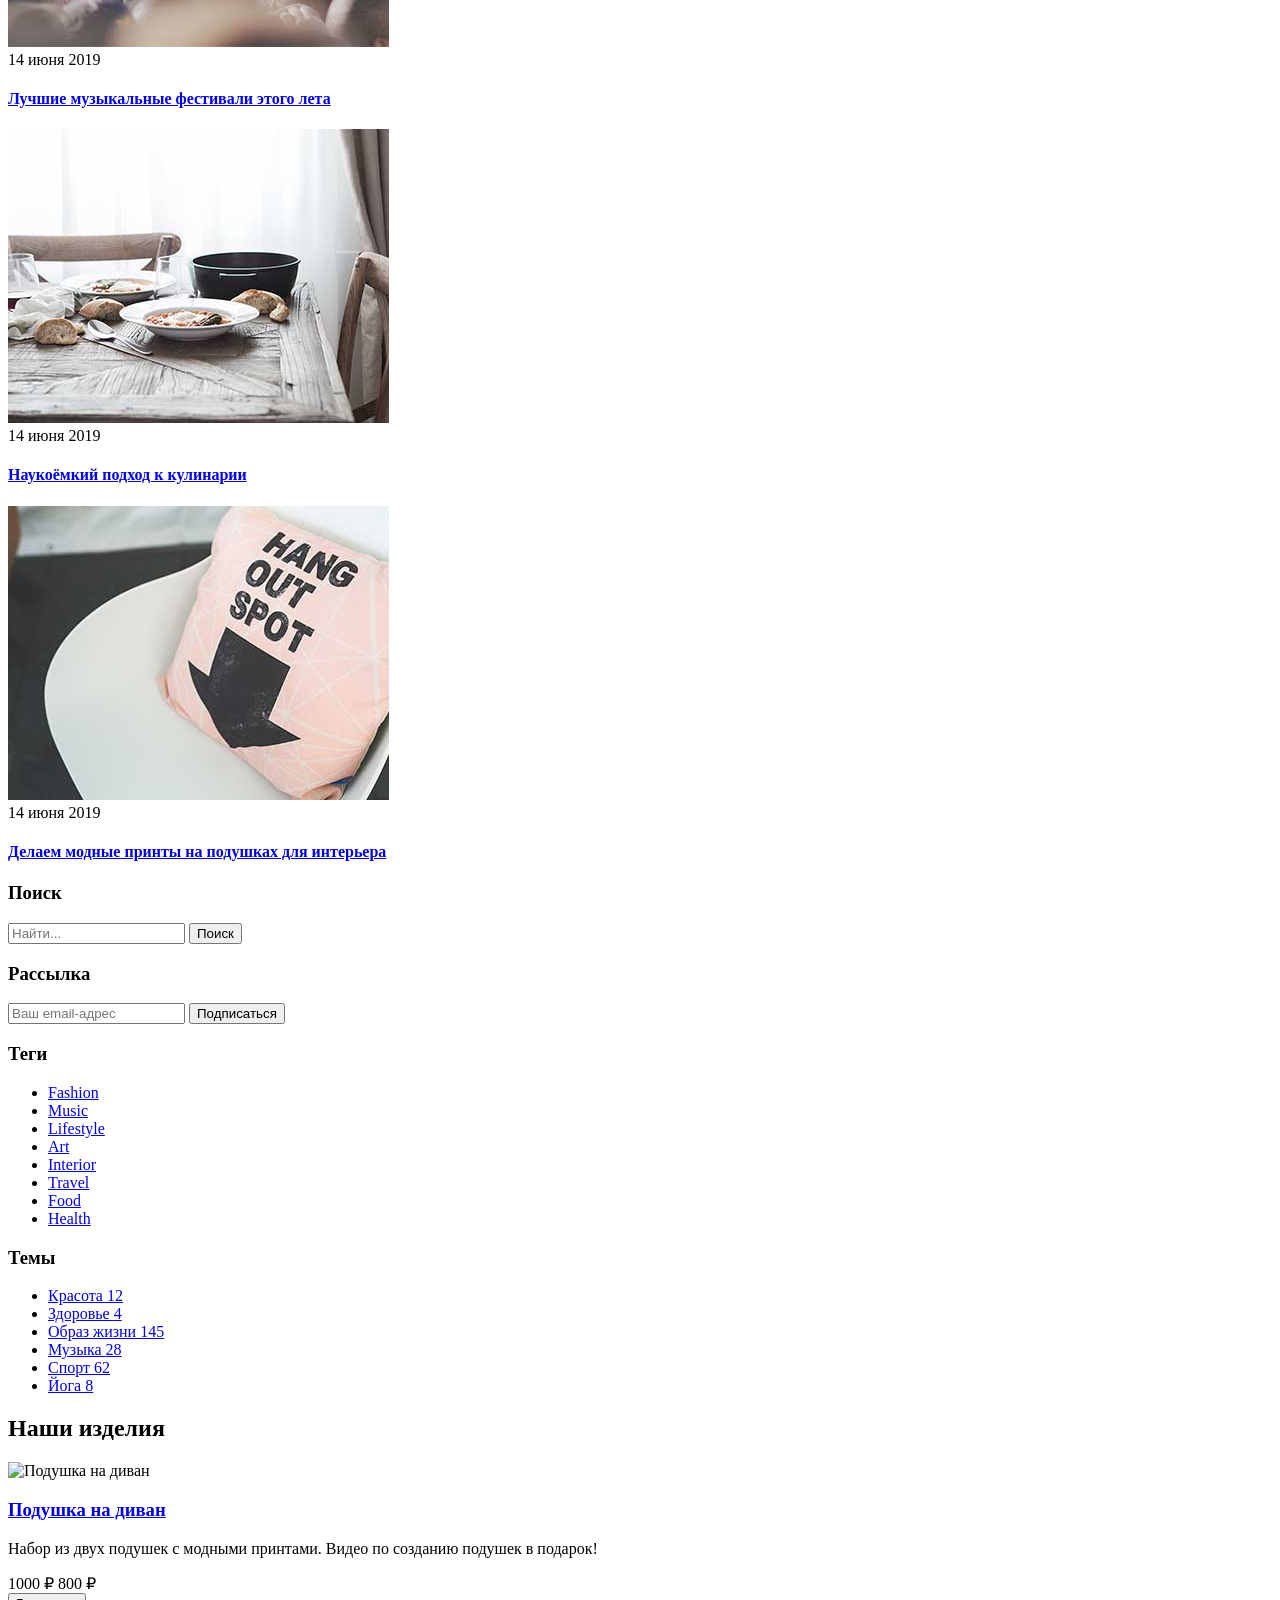
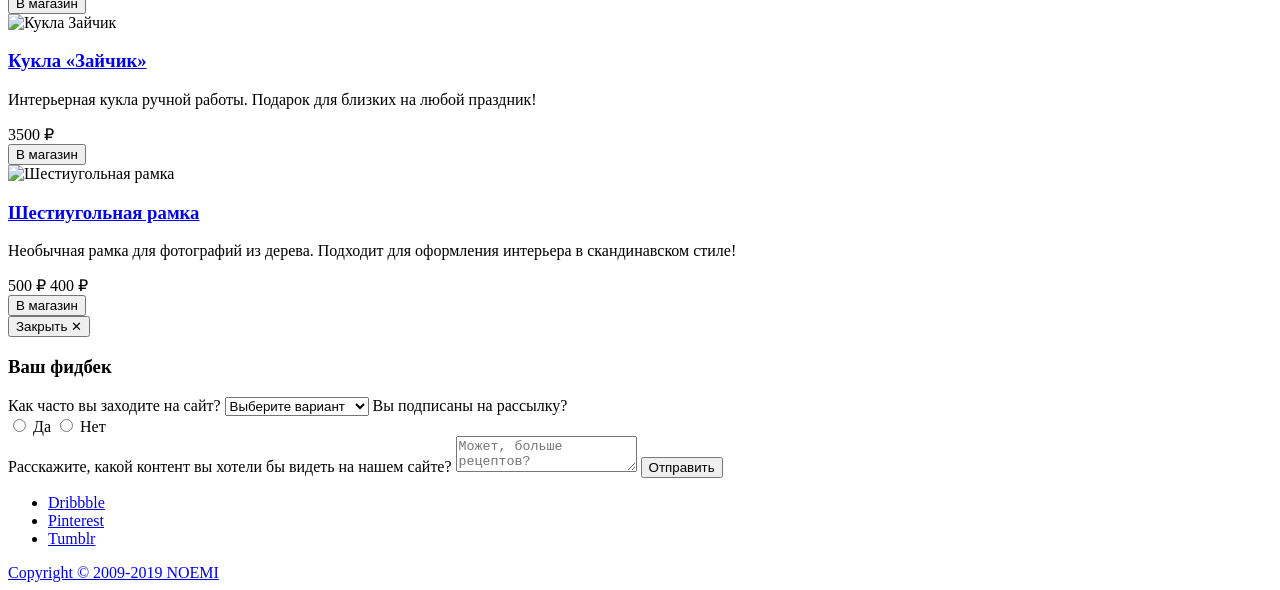
==== commit e00224be: "Update index.html" ====
--- a/index.html
+++ b/index.html
@@ -14,7 +14,7 @@
       <div class="container">
         <div class="header-top">
           <a href="#" class="logo">
-            <img class="logo-img" src="svg/noemi-logo.svg" alt="NOEMI logo">
+            <img class="logo-img" src="noemi-logo.svg" alt="NOEMI logo">
           </a>
           <button class="burger-button">
             <span class="visually-hidden">Открыть меню</span>
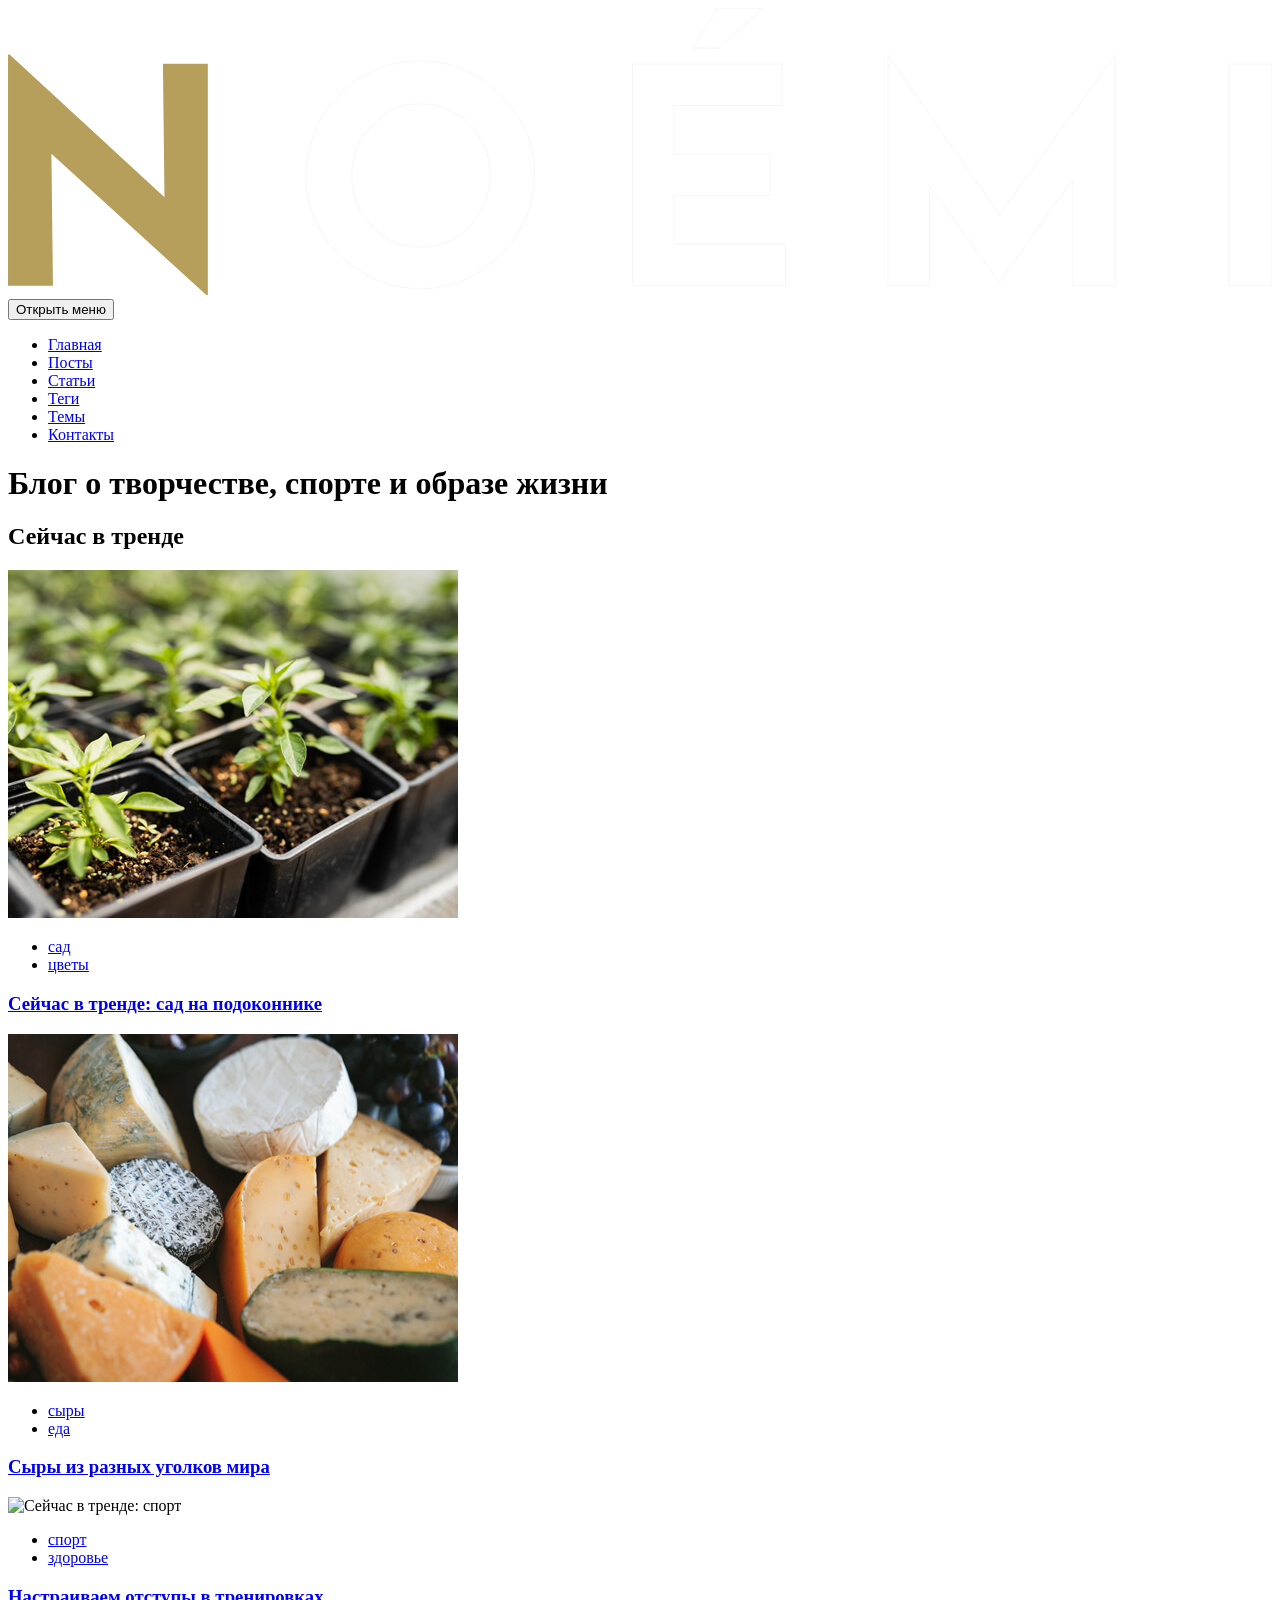
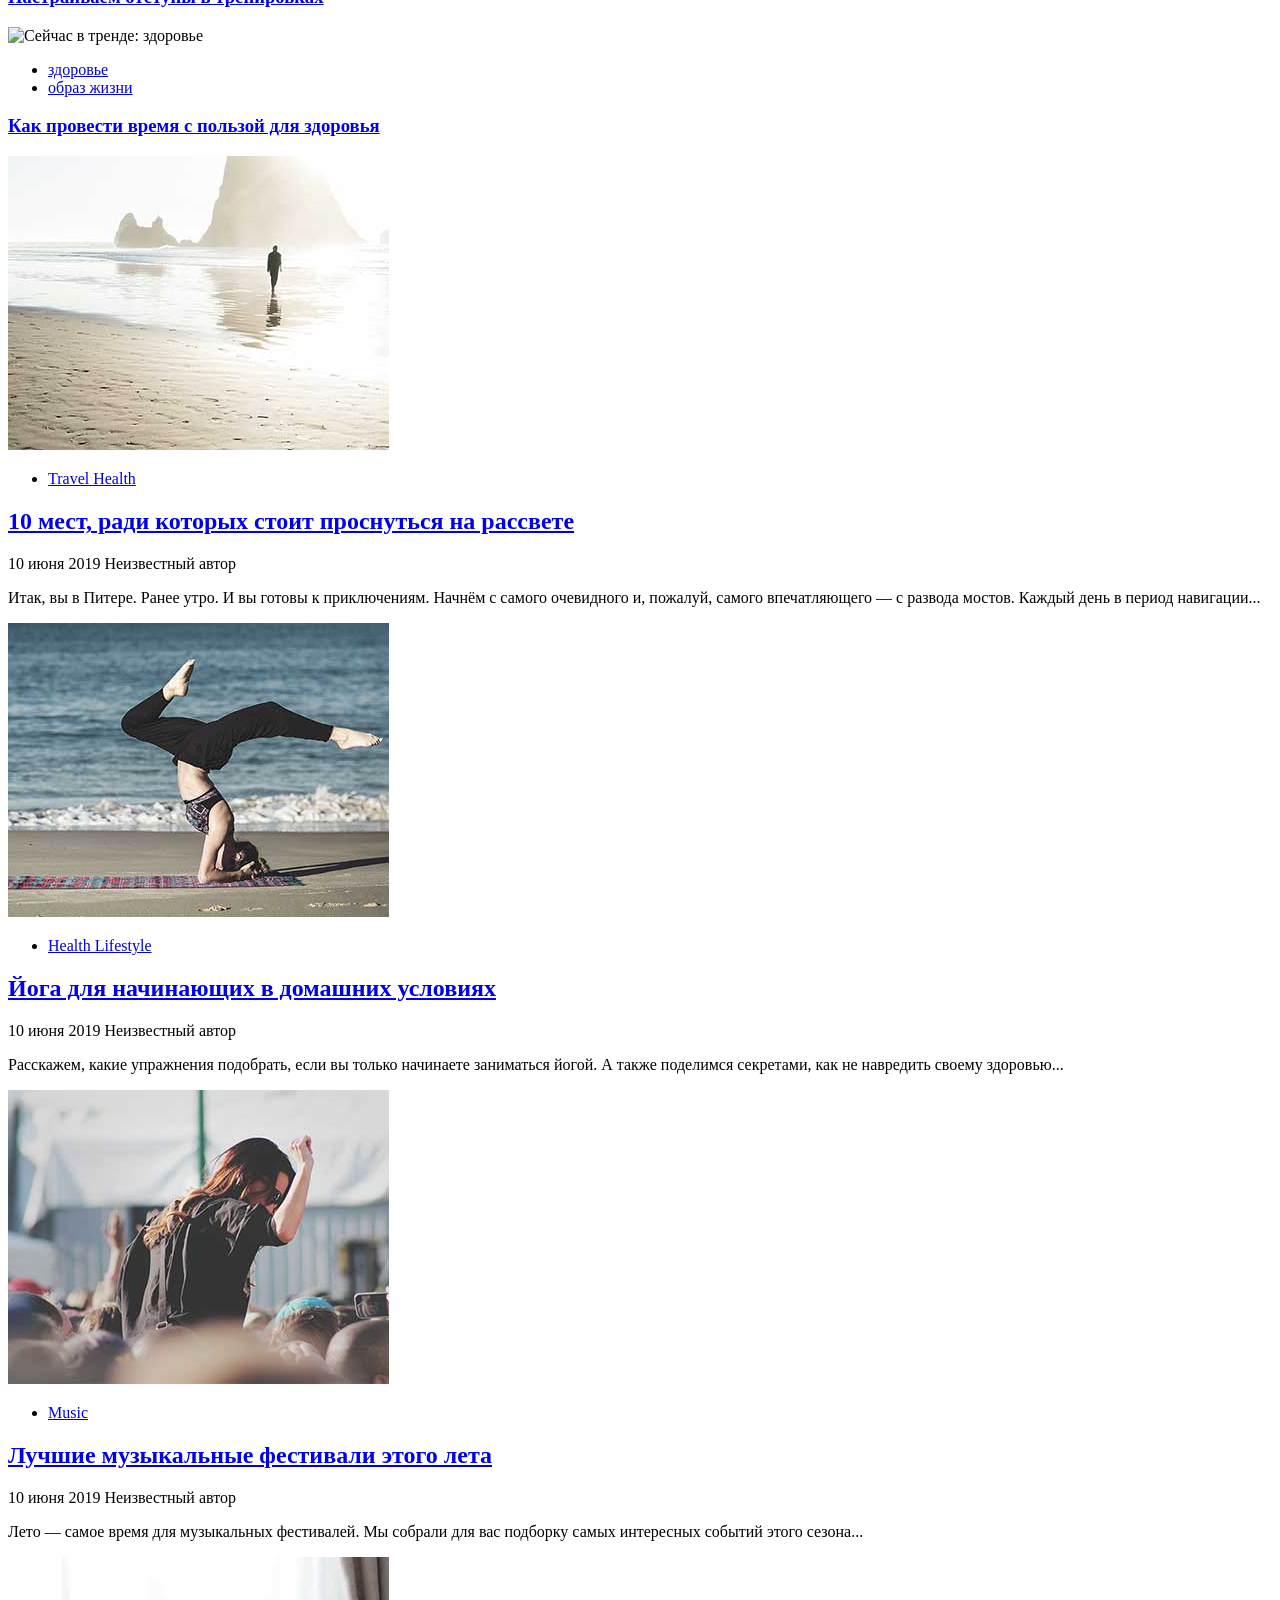
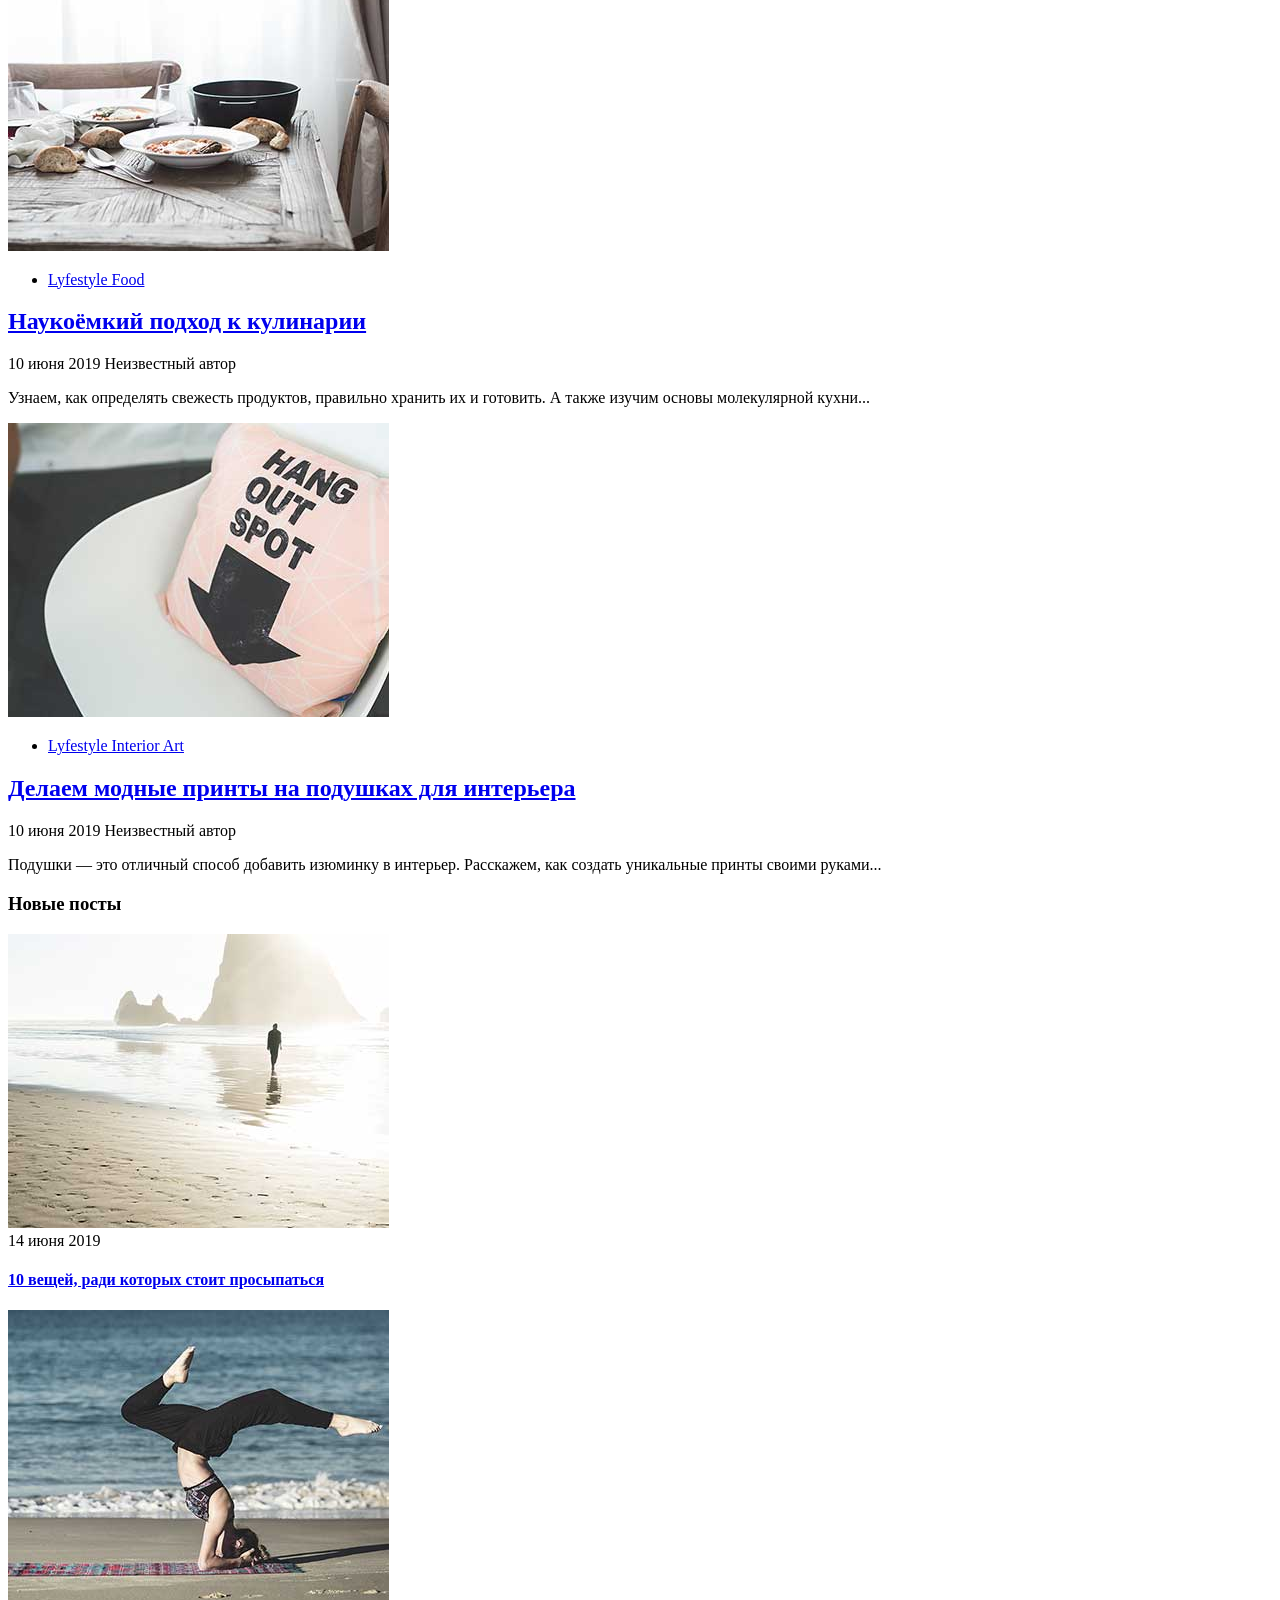
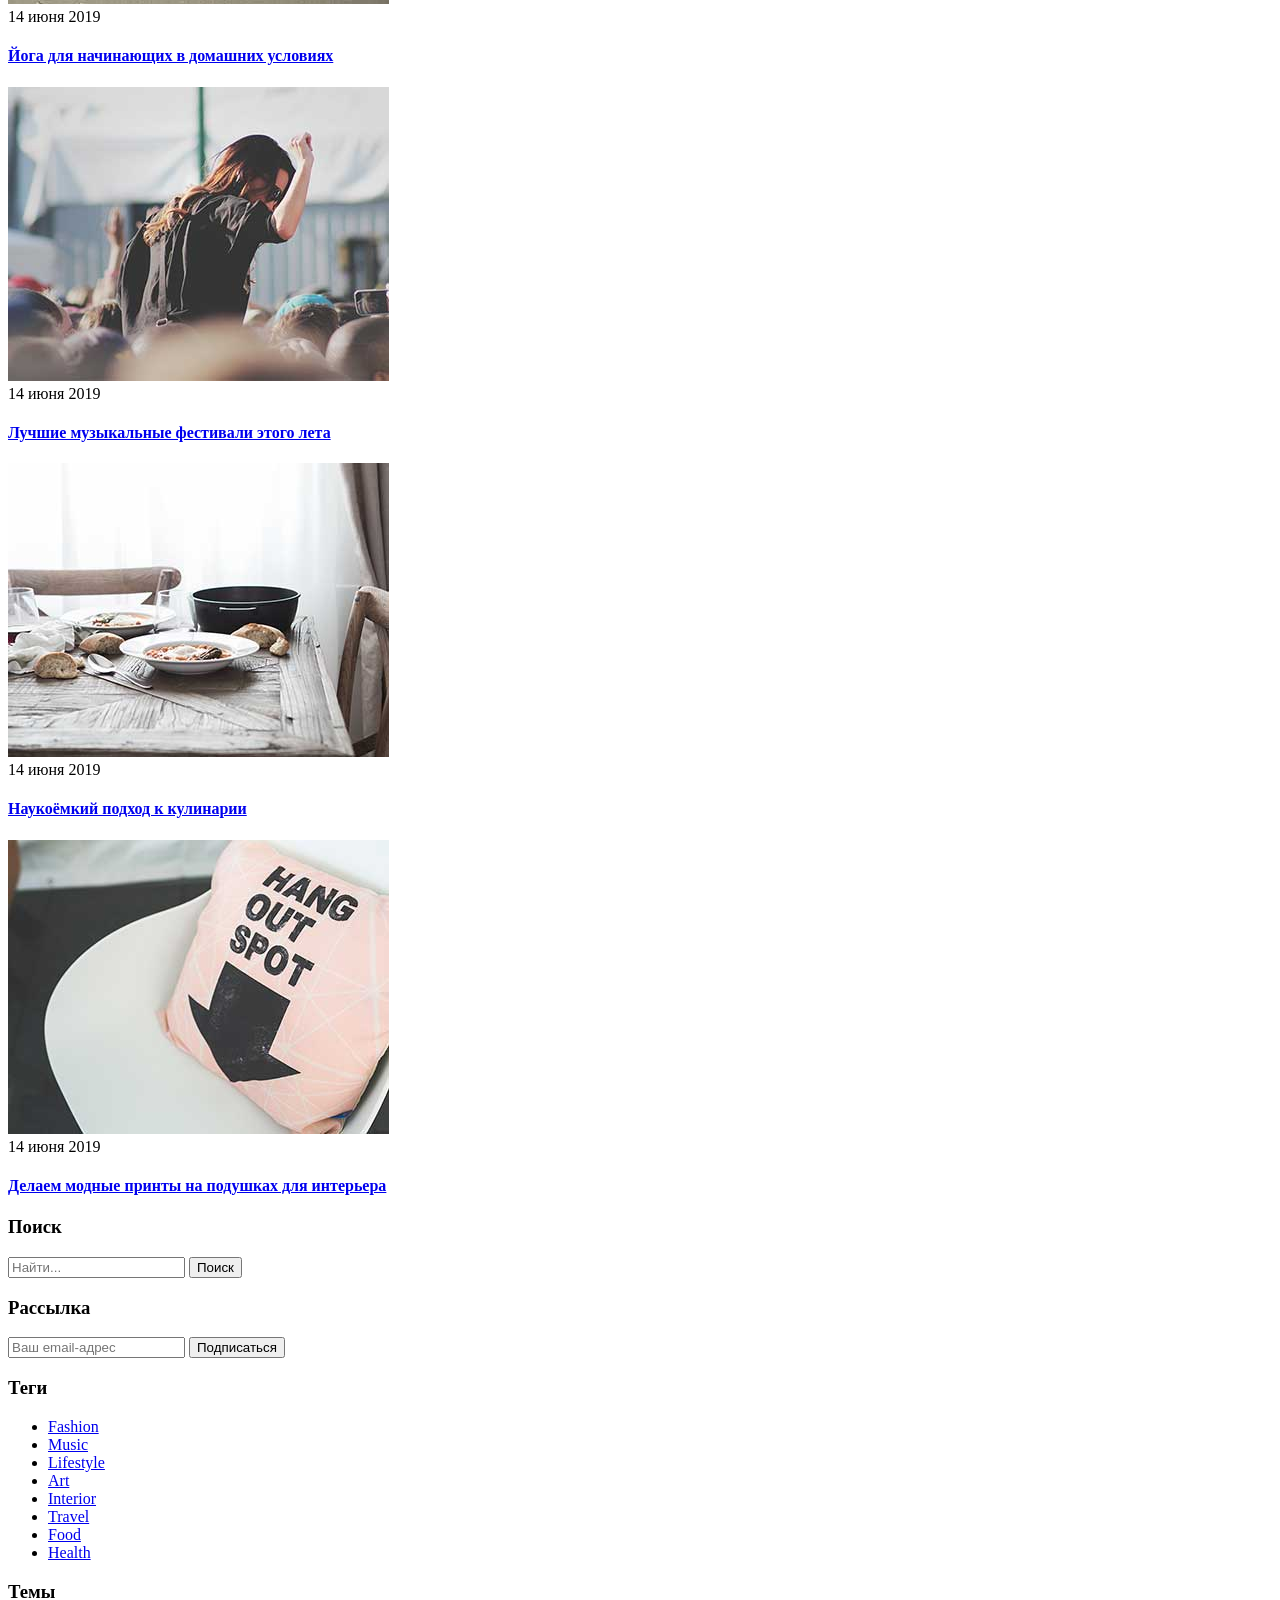
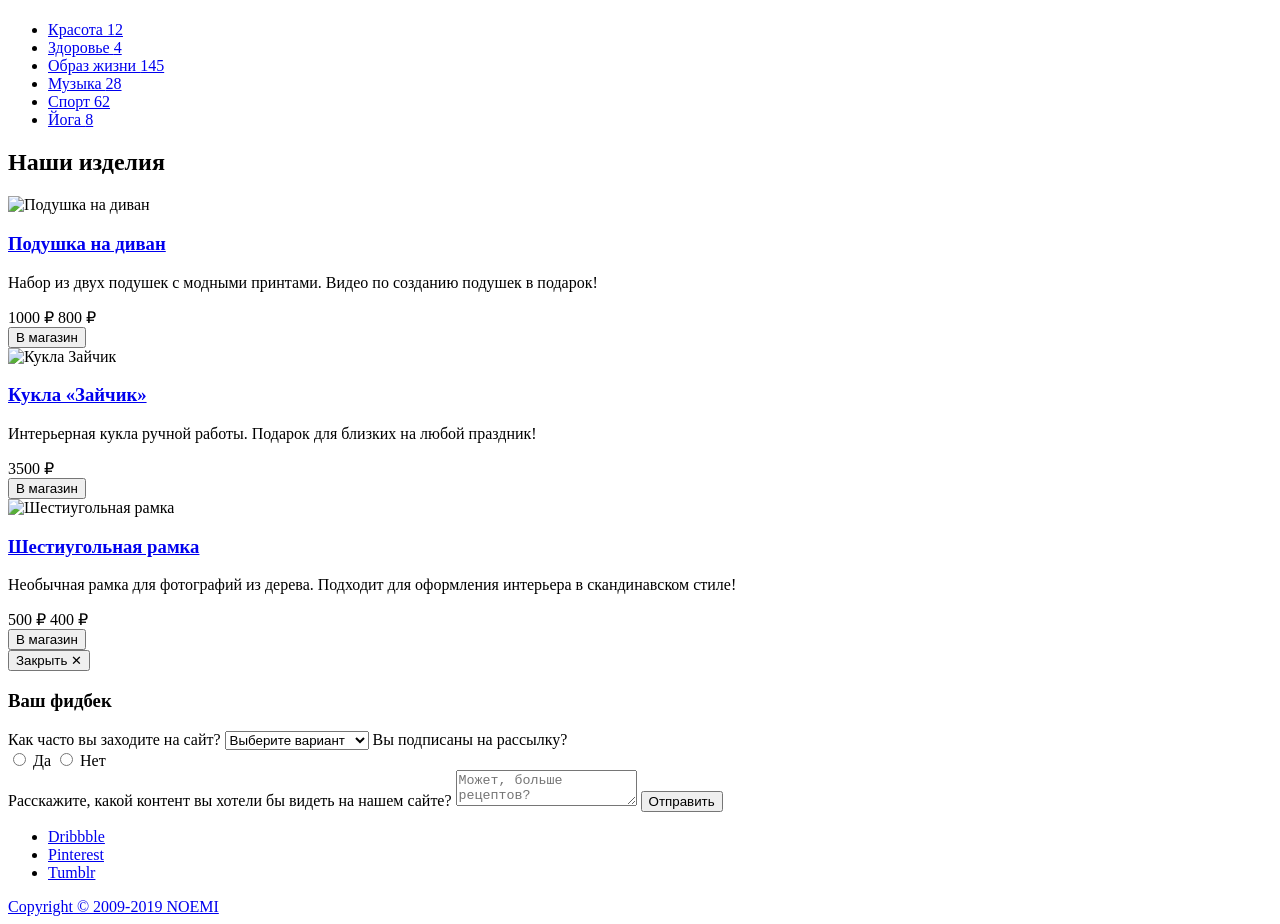
==== commit 72b632f9: "Update index.html" ====
--- a/index.html
+++ b/index.html
@@ -56,7 +56,7 @@
         </article>
 
         <article class="trend-card">
-          <img class="trend-image" src="images/trend2.jpg" alt="Сейчас в тренде: сыры">
+          <img class="trend-image" src="trend2.jpg" alt="Сейчас в тренде: сыры">
           <div class="trend-overlay">
             <ul class="post-tags">
               <li><a class="post-tag" href="#">сыры</a></li>
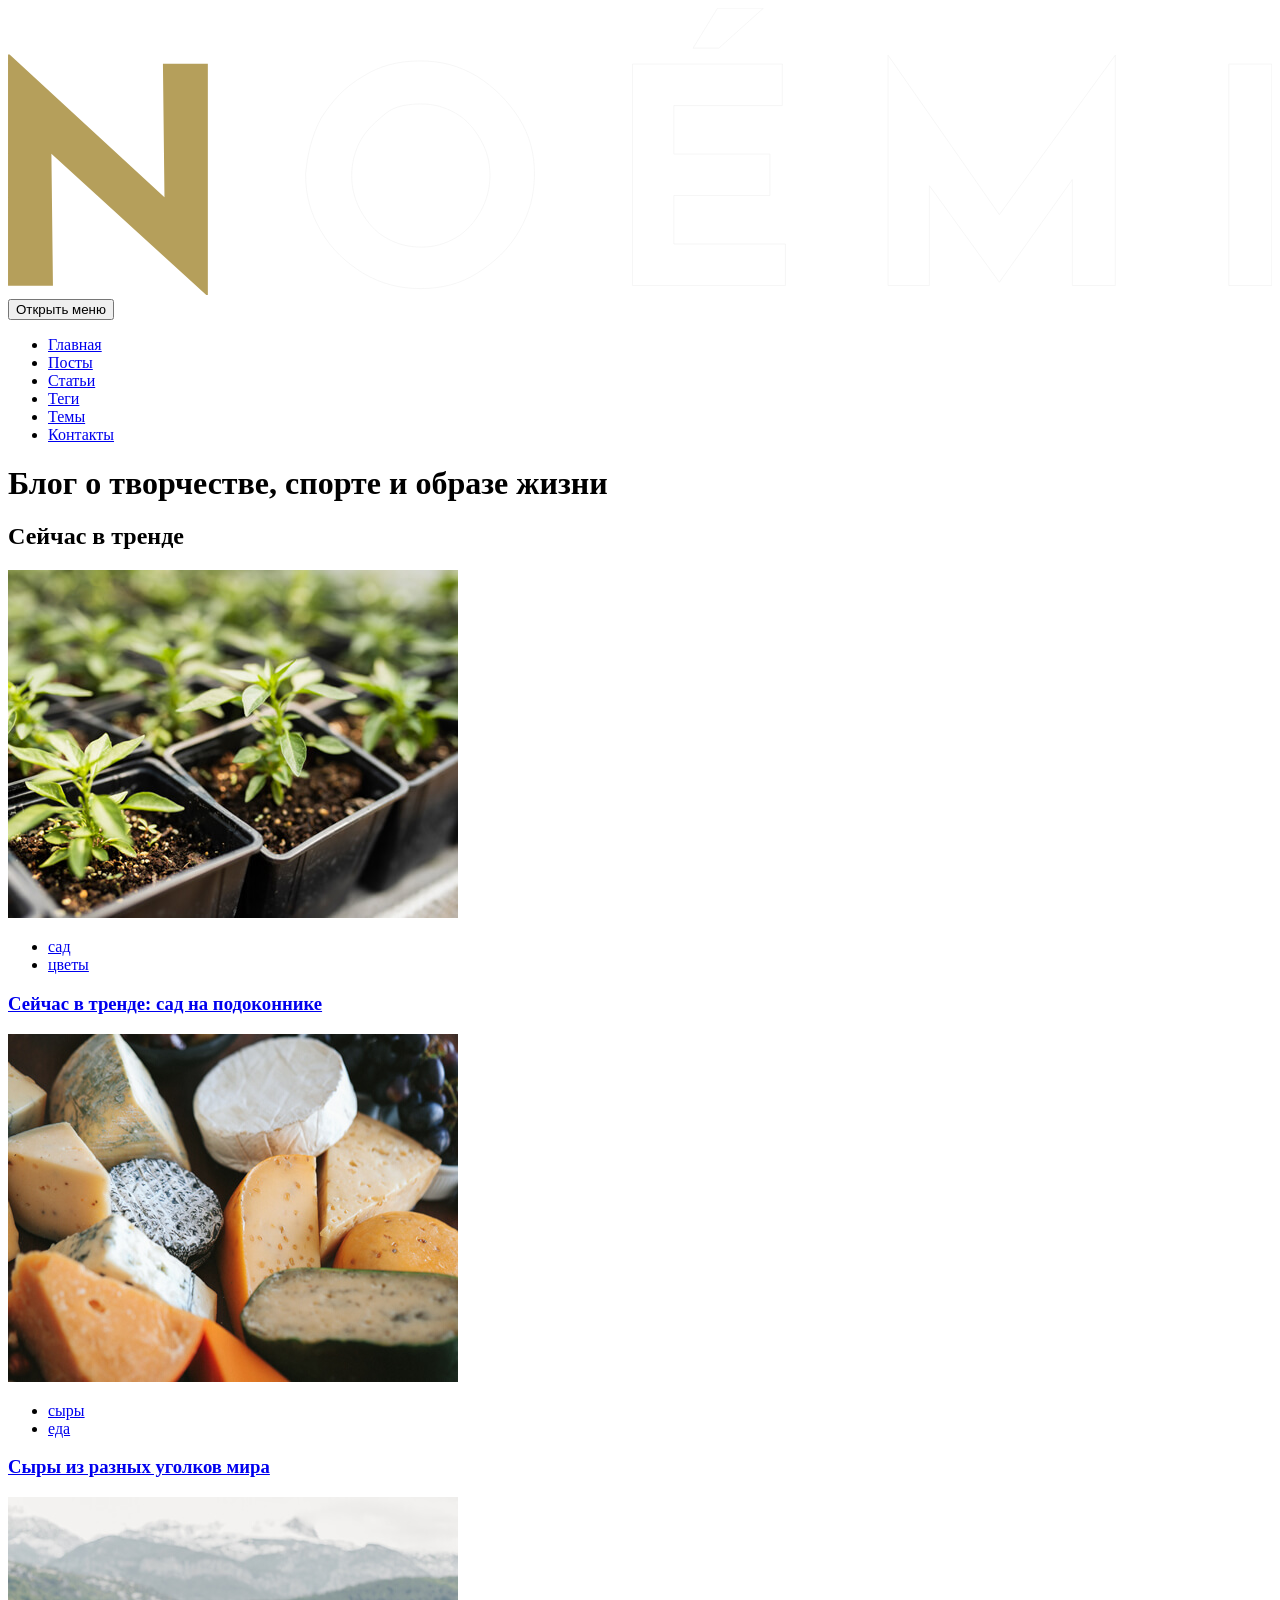
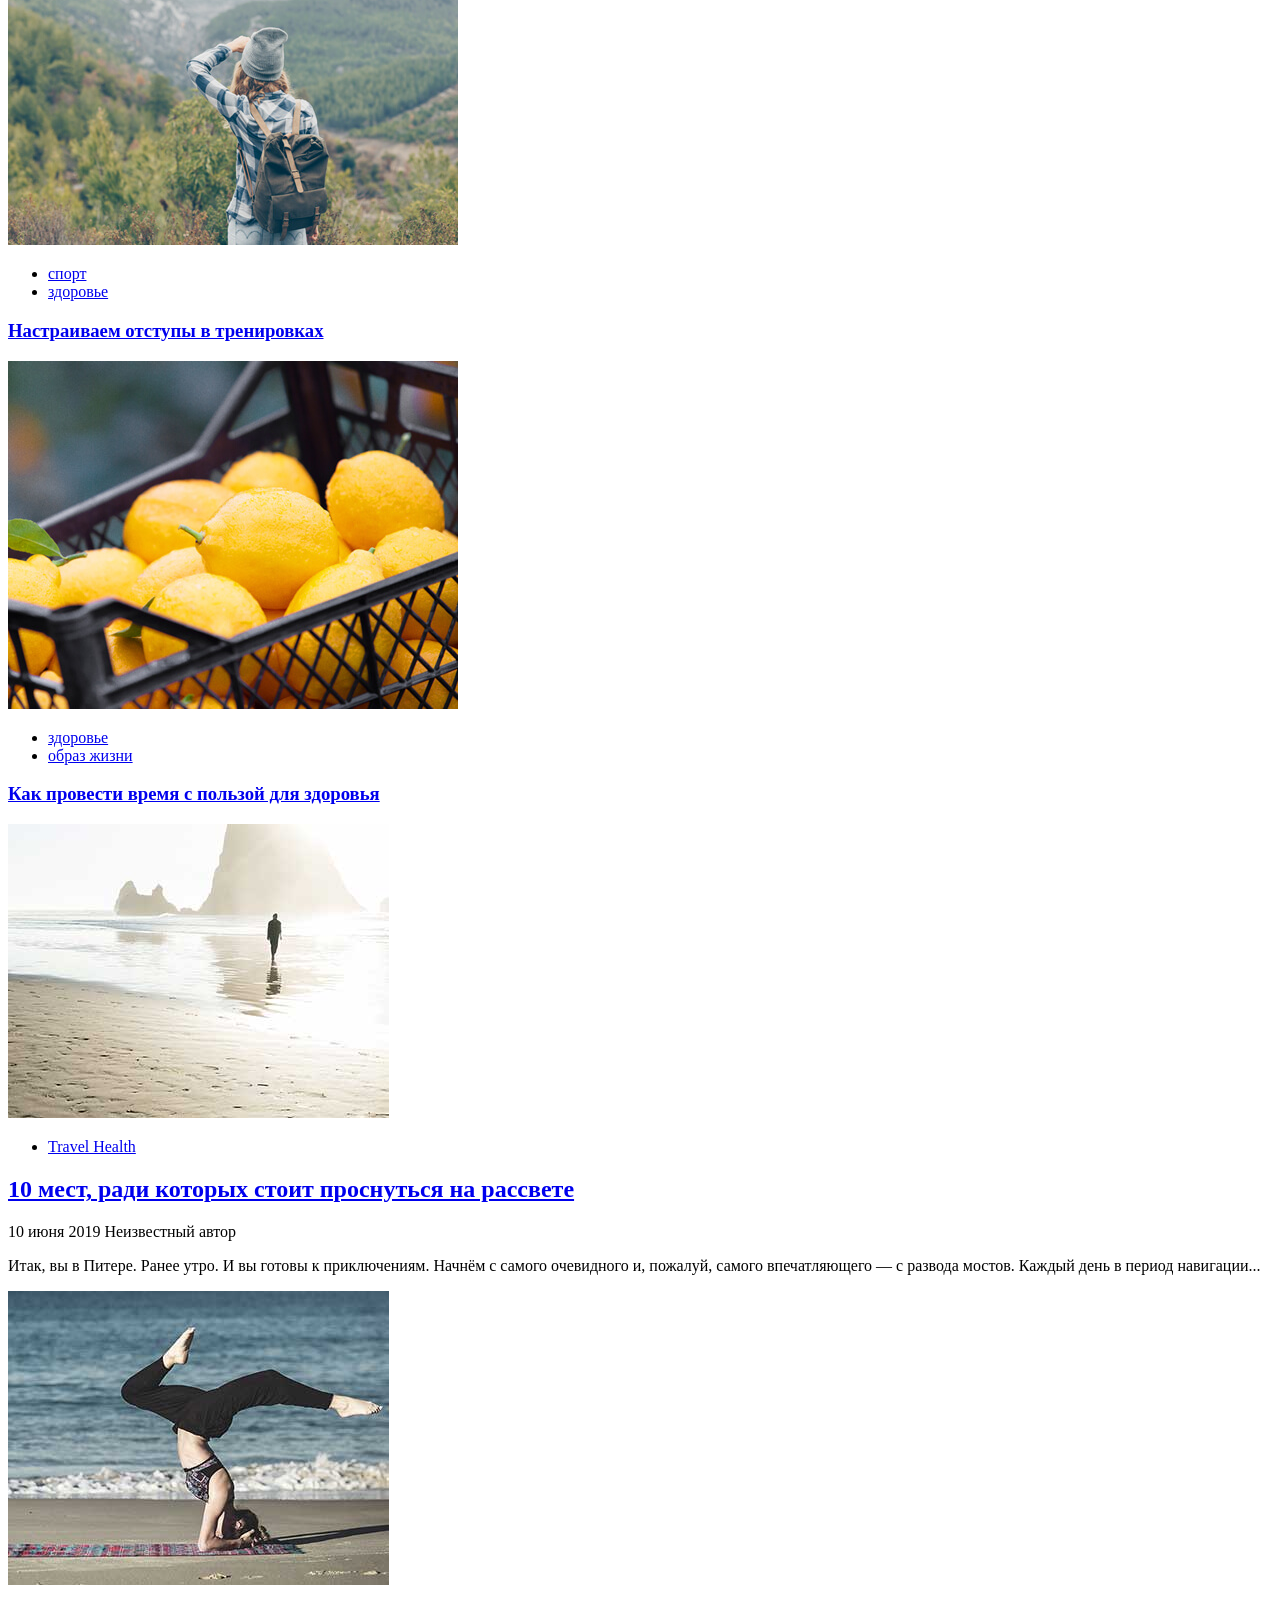
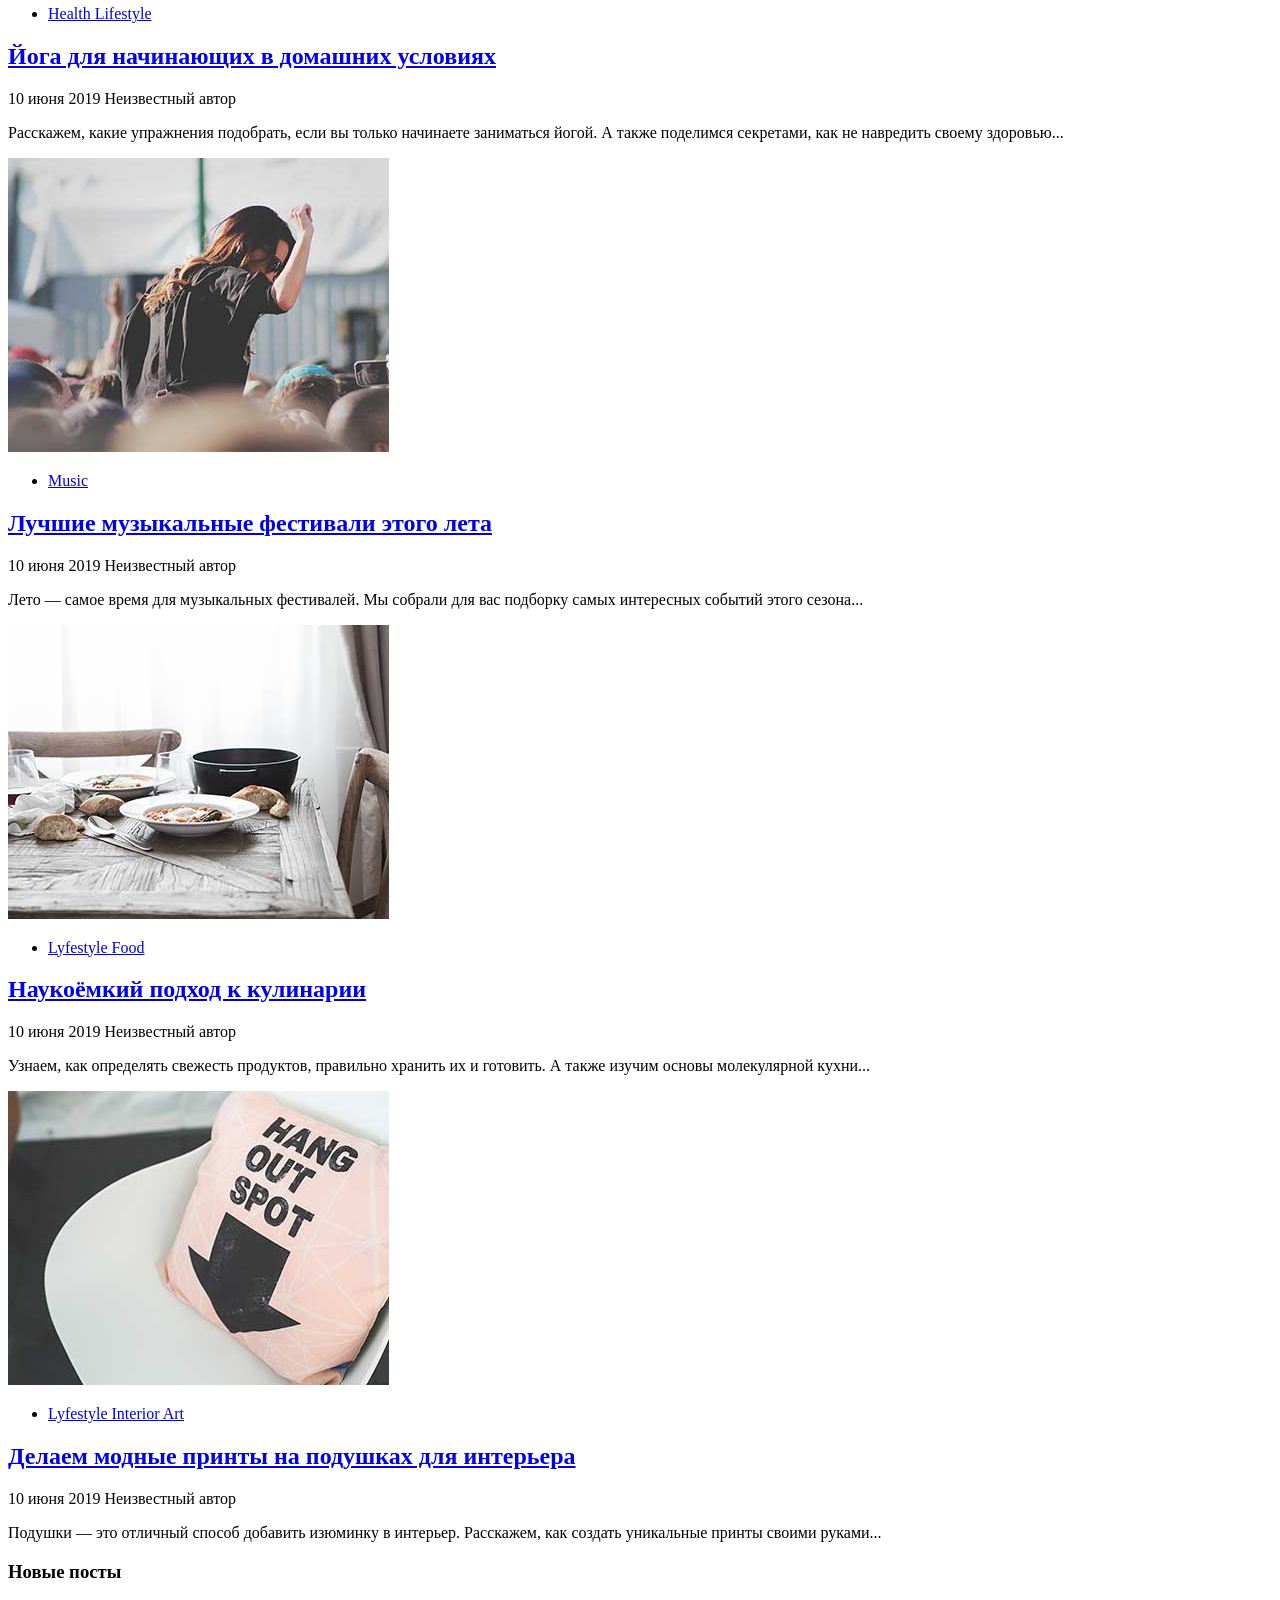
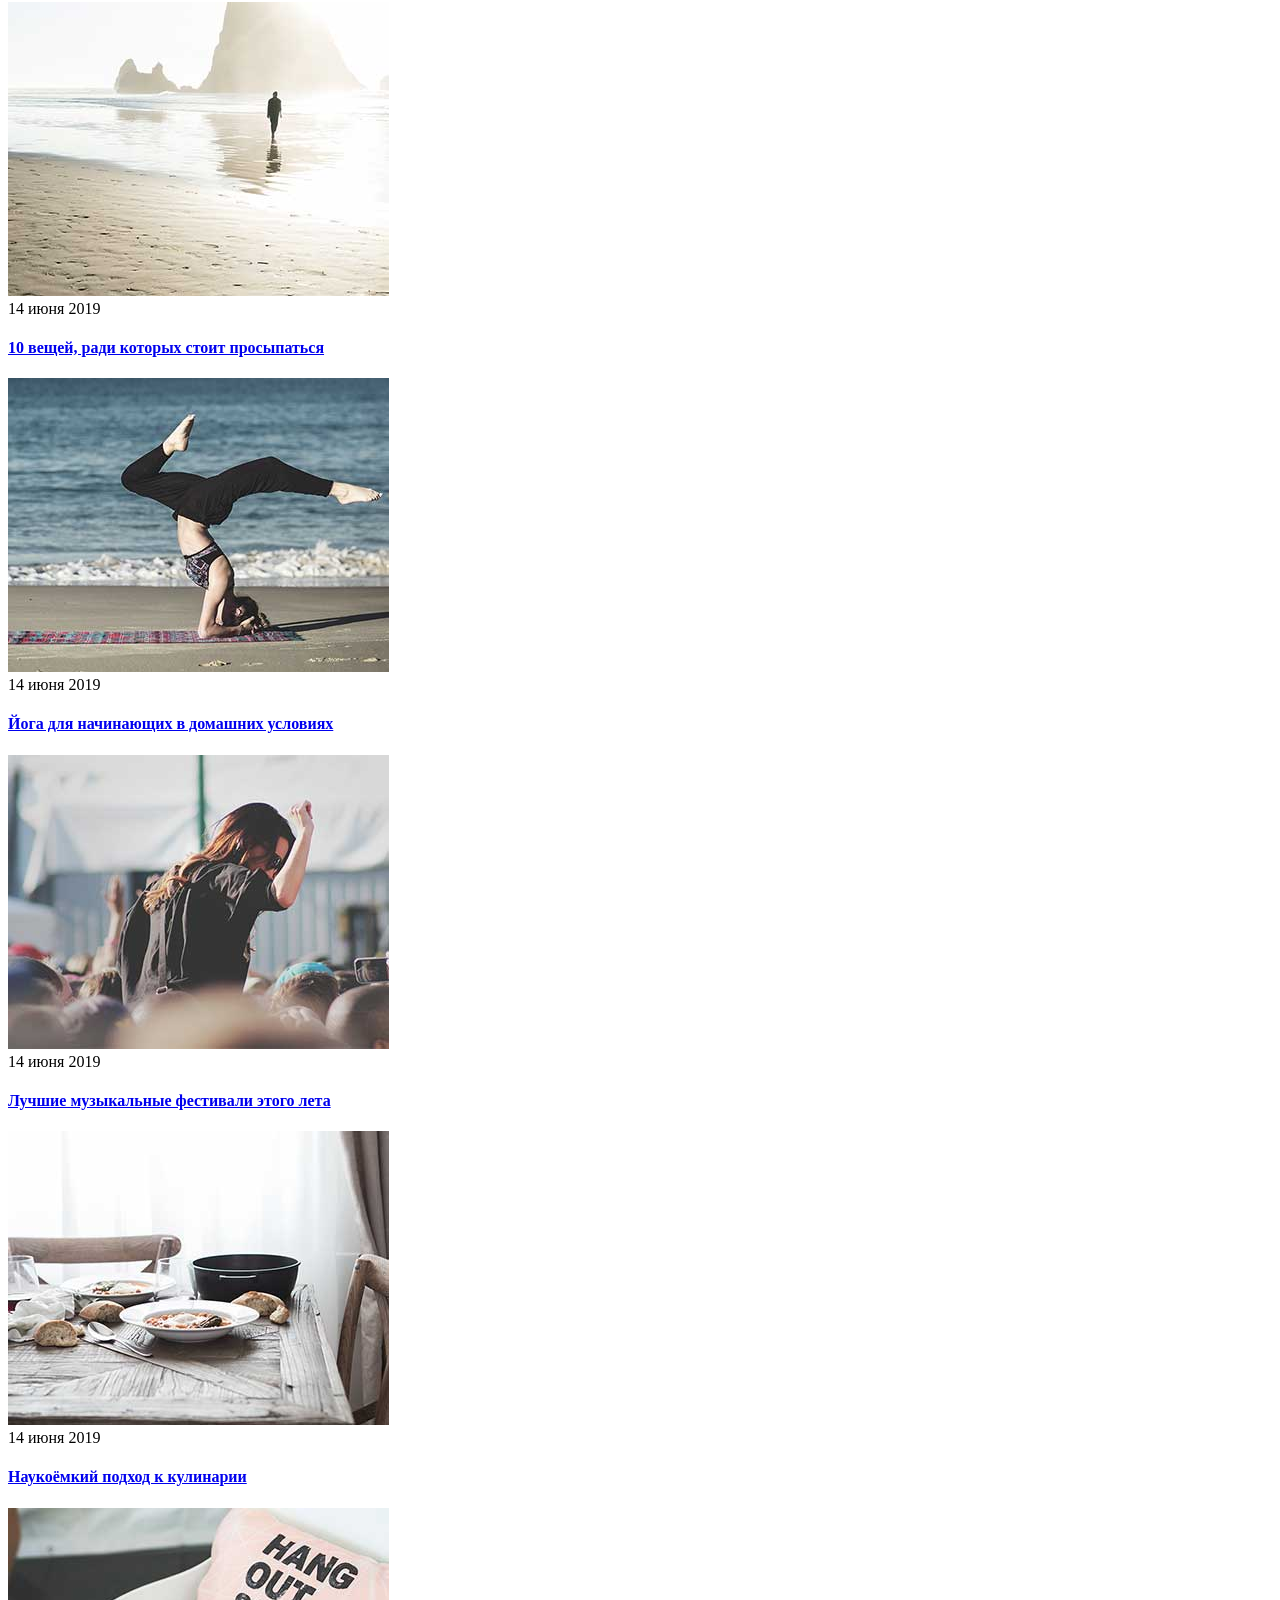
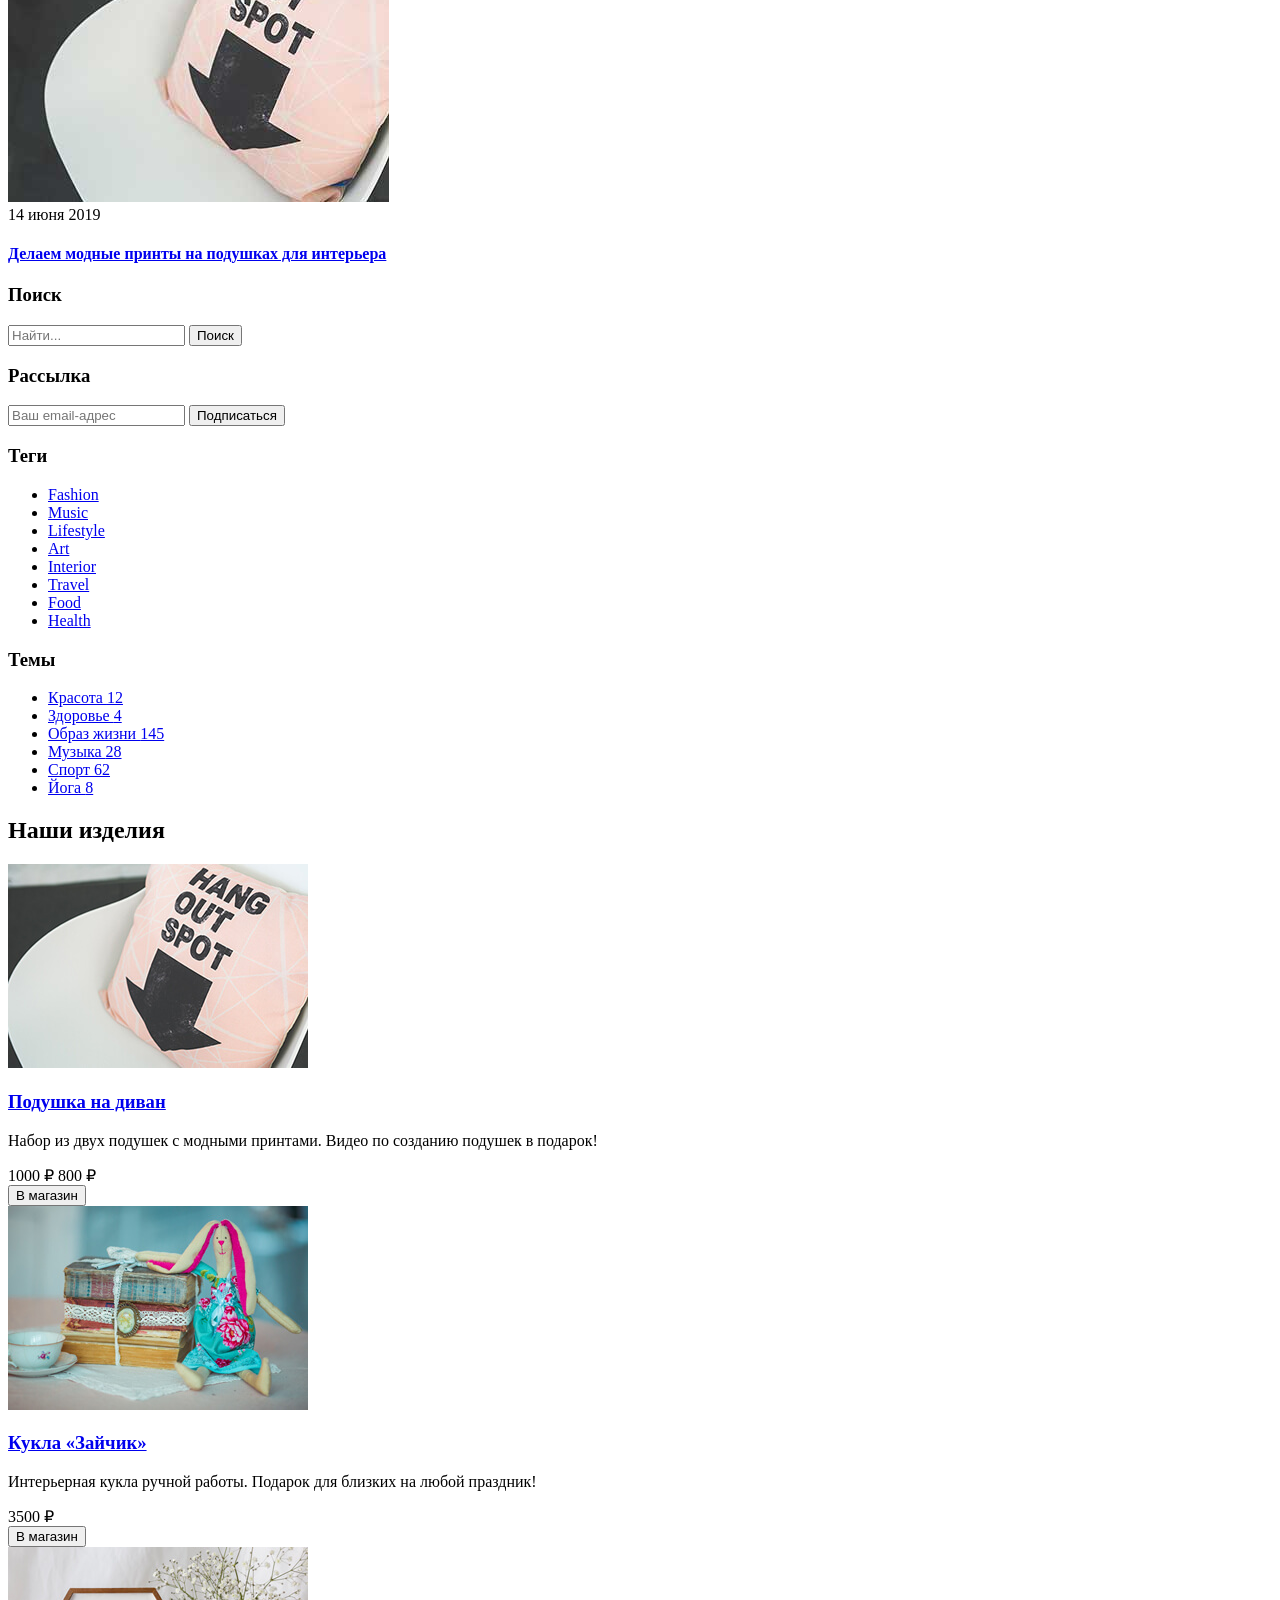
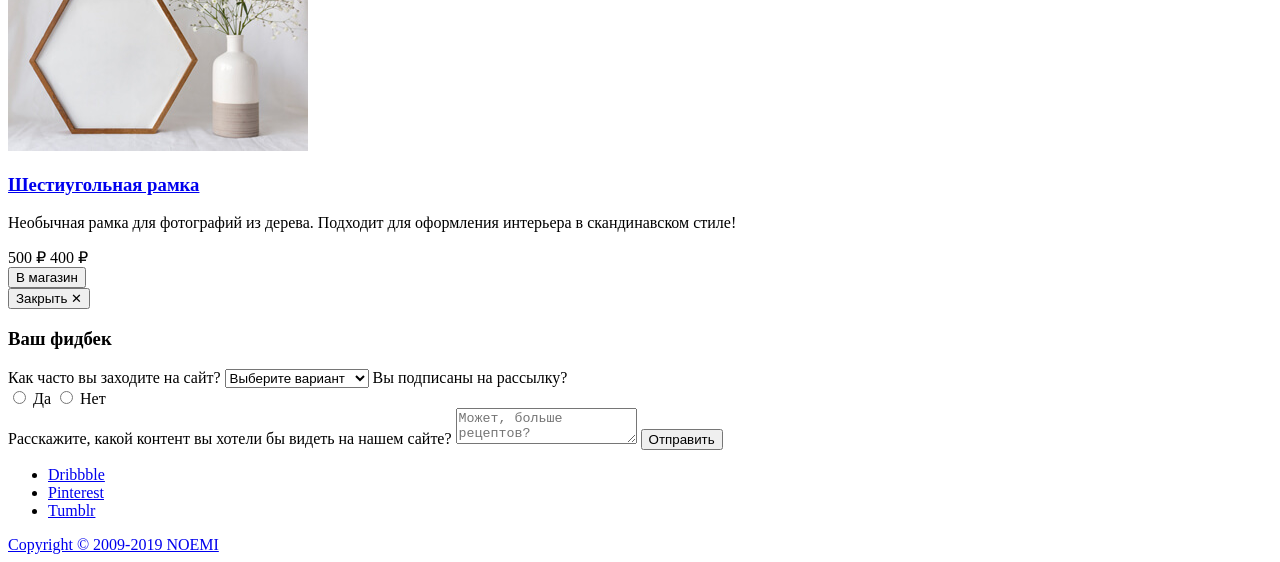
==== commit 41588dfa: "Update index.html" ====
--- a/index.html
+++ b/index.html
@@ -69,7 +69,7 @@
         </article>
 
         <article class="trend-card">
-          <img class="trend-image" src="images/trend3.jpg" alt="Сейчас в тренде: спорт">
+          <img class="trend-image" src="trend3.jpg" alt="Сейчас в тренде: спорт">
           <div class="trend-overlay">
             <ul class="post-tags">
               <li><a class="post-tag" href="#">спорт</a></li>
@@ -82,7 +82,7 @@
         </article>
 
         <article class="trend-card">
-          <img class="trend-image" src="images/trend4.jpg" alt="Сейчас в тренде: здоровье">
+          <img class="trend-image" src="trend4.jpg" alt="Сейчас в тренде: здоровье">
           <div class="trend-overlay">
             <ul class="post-tags">
               <li><a class="post-tag" href="#">здоровье</a></li>
@@ -314,9 +314,9 @@
         <!-- Карточка товара 1 -->
         <article class="shop-card">
           <picture>
-            <source media="(max-width: 640px)" srcset="images/shop-item-mobile1.jpg">
-            <source media="(max-width: 1200px)" srcset="images/shop-item-tablet1.">
-            <img class="shop-card-image" src="images/shop-item-desk1.jpg" alt="Подушка на диван">
+            <source media="(max-width: 640px)" srcset="shop-item-mobile1.jpg">
+            <source media="(max-width: 1200px)" srcset="shop-item-tablet1.">
+            <img class="shop-card-image" src="shop-item-desk1.jpg" alt="Подушка на диван">
           </picture>
           <div class="shop-card-content">
             <h3 class="shop-card-title">
@@ -334,9 +334,9 @@
         <!-- Карточка товара 2 -->
         <article class="shop-card">
           <picture>
-            <source media="(max-width: 640px)" srcset="images/shop-item-mobile2.jpg">
-            <source media="(max-width: 1200px)" srcset="images/shop-item-tablet2.jpg">
-            <img class="shop-card-image" src="images/shop-item-desk2.jpg" alt="Кукла Зайчик">
+            <source media="(max-width: 640px)" srcset="shop-item-mobile2.jpg">
+            <source media="(max-width: 1200px)" srcset="shop-item-tablet2.jpg">
+            <img class="shop-card-image" src="shop-item-desk2.jpg" alt="Кукла Зайчик">
           </picture>
           <div class="shop-card-content">
             <h3 class="shop-card-title">
@@ -353,9 +353,9 @@
         <!-- Карточка товара 3 -->
         <article class="shop-card">
           <picture>
-            <source media="(max-width: 640px)" srcset="images/shop-item-mobile3.jpg">
-            <source media="(max-width: 1200px)" srcset="images/shop-item-tablet3.jpg">
-            <img class="shop-card-image" src="images/shop-item-desk3.jpg" alt="Шестиугольная рамка">
+            <source media="(max-width: 640px)" srcset="shop-item-mobile3.jpg">
+            <source media="(max-width: 1200px)" srcset="shop-item-tablet3.jpg">
+            <img class="shop-card-image" src="shop-item-desk3.jpg" alt="Шестиугольная рамка">
           </picture>
           <div class="shop-card-content">
             <h3 class="shop-card-title">
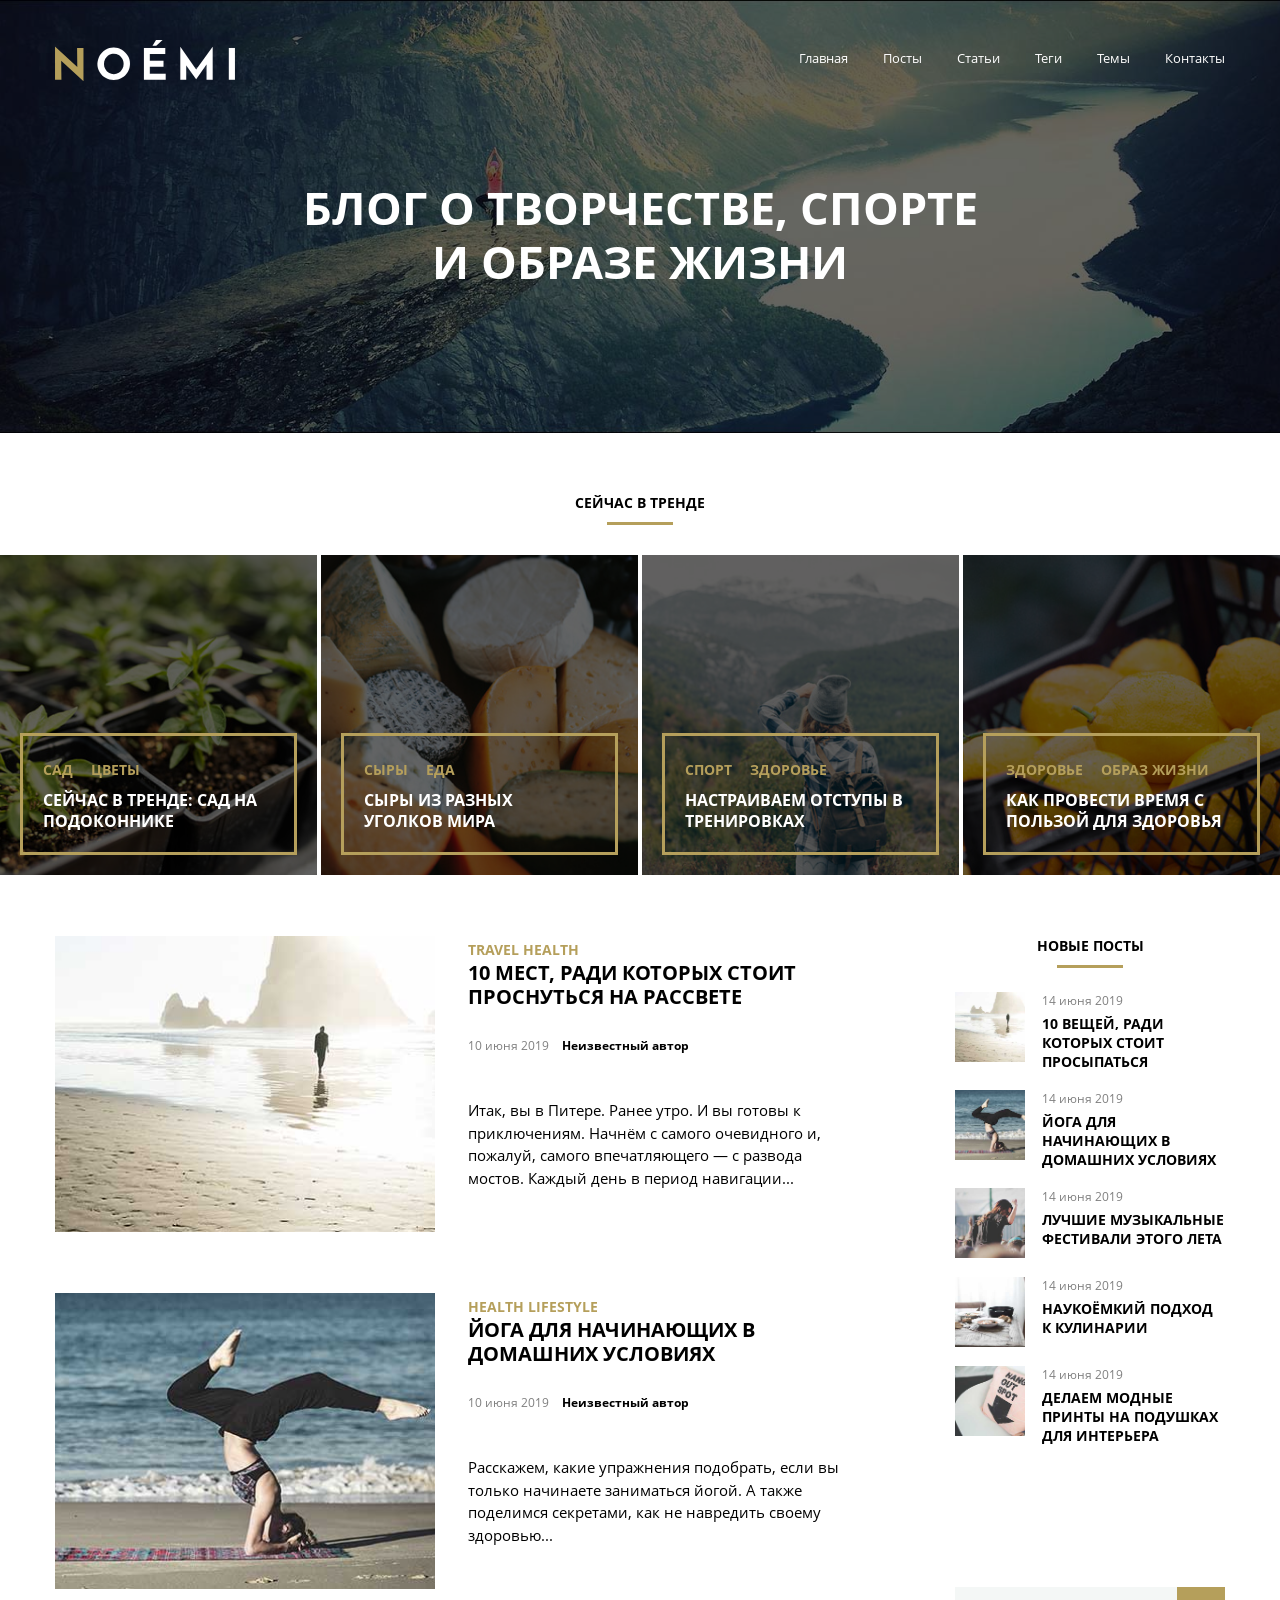
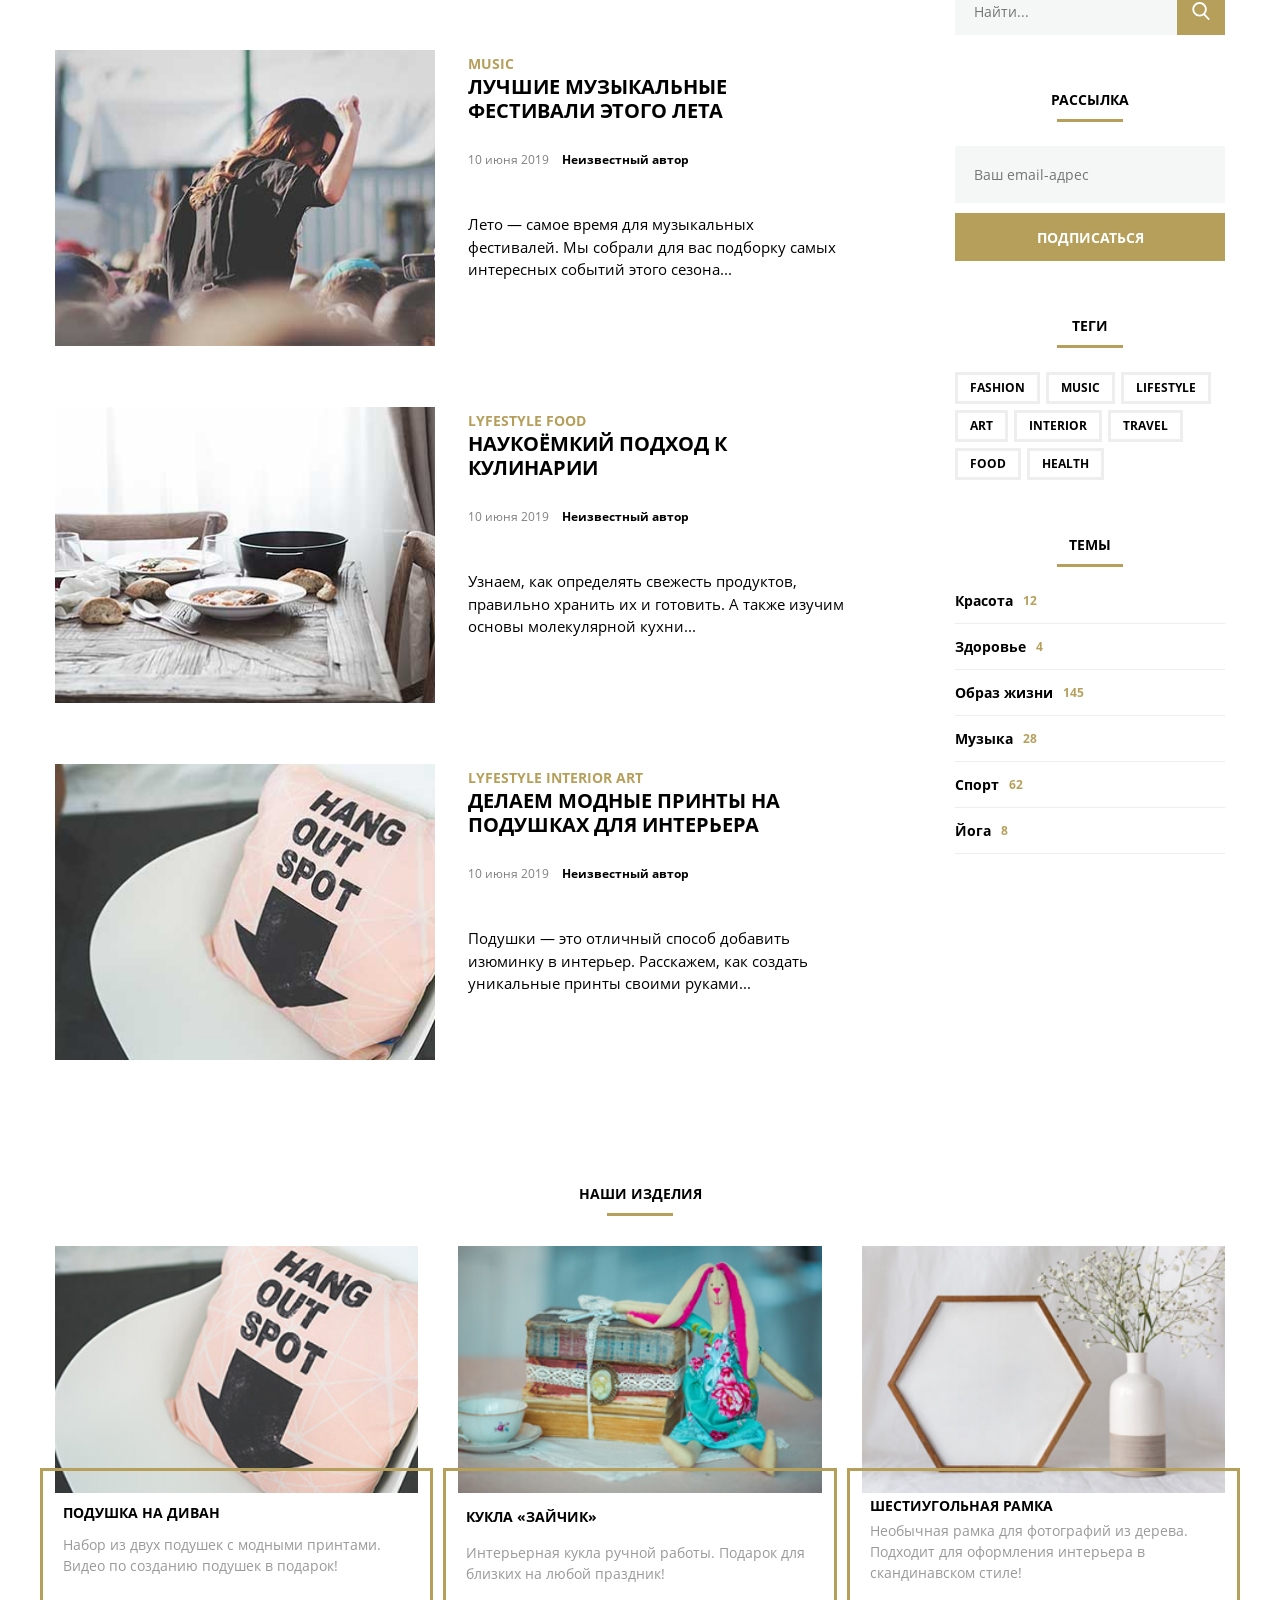
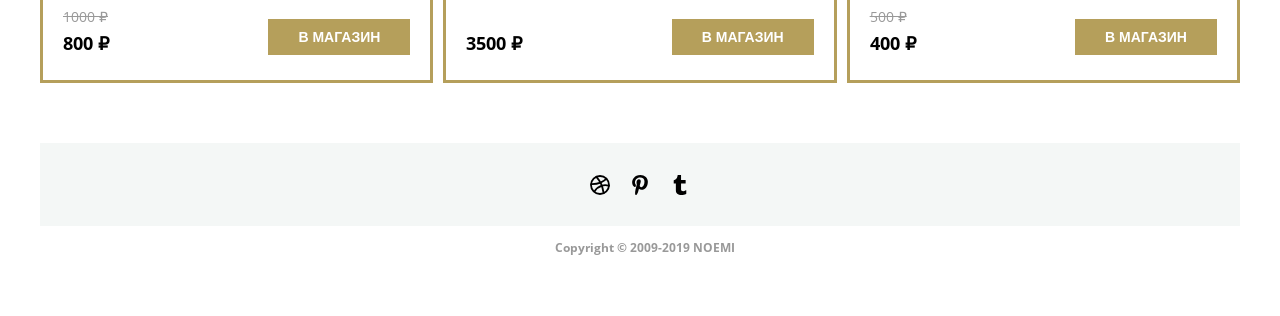
==== commit 8e53ce67: "Update index.html" ====
--- a/index.html
+++ b/index.html
@@ -4,7 +4,7 @@
   <meta charset="UTF-8">
   <meta name="viewport" content="width=device-width, initial-scale=1.0">
   <title>NOEMI</title>
-  <link rel="stylesheet" href="css/index.css">
+  <link rel="stylesheet" href="index.css">
 </head>
 <body>
   <div class="page-wrapper">
--- a/index.css
+++ b/index.css
@@ -0,0 +1,1214 @@
+@font-face {
+  font-family: "OpenSans";
+  src: url("OpenSans-Regular.woff") format("woff");
+  font-weight: 400;
+  font-style: normal;
+  font-display: swap;
+}
+
+@font-face {
+  font-family: "OpenSans";
+  src: url("OpenSans-Bold.woff") format("woff");
+  font-weight: 700;
+  font-style: normal;
+  font-display: swap;
+}
+
+*,
+*::before,
+*::after {
+  box-sizing: border-box;
+}
+
+html {
+  overflow-x: hidden;
+}
+
+body {
+  position: relative;
+  min-width: 320px;
+  width: 100%;
+  margin: 0;
+  padding: 0;
+  font-family: "OpenSans", "Arial", sans-serif;
+  background-color: #ffffff;
+  color: #000000;
+}
+
+ul {
+  list-style: none;
+  margin: 0;
+  padding: 0;
+}
+
+a {
+  text-decoration: none;
+  color: #000000;
+  transition: color 0.3s ease;
+}
+
+h1, h2, h3, h4 {
+  text-transform: uppercase;
+  margin: 0;
+  padding: 0;
+}
+
+p {
+  margin: 0;
+  padding: 0;
+}
+
+img {
+  display: block;
+  max-width: 100%;
+  height: auto;
+}
+
+button {
+  margin: 0;
+  background-color: #b59f5b;
+  cursor: pointer;
+  border: none;
+  transition: background-color 0.3s ease;
+}
+
+button:hover {
+  background-color: #323232;
+}
+
+.visually-hidden {
+  position: absolute;
+  width: 1px;
+  height: 1px;
+  margin: -1px;
+  padding: 0;
+  overflow: hidden;
+  white-space: nowrap;
+  border: 0;
+  clip: rect(0, 0, 0, 0);
+  clip-path: inset(50%);
+}
+
+.page-wrapper {
+  width: 100%;
+  margin: 0 auto;
+  position: relative;
+  overflow: hidden;
+}
+
+.container {
+  position: relative;
+  z-index: 2;
+  max-width: 1200px;
+  width: 100%;
+  margin: 0 auto;
+  padding: 0 15px;
+  display: flex;
+  flex-direction: column;
+  align-items: center;
+}
+
+.section-title {
+  margin-bottom: 30px;
+  font-size: 14px;
+  text-align: center;
+  color: #000000;
+}
+
+.section-title::after {
+  content: "";
+  display: block;
+  width: 66px;
+  height: 3px;
+  margin: 10px auto 0;
+  background-color: #b59f5b;
+}
+
+.site-header {
+  position: relative;
+  width: 100%;
+  margin-bottom: 40px;
+  padding-bottom: 14px;
+  min-height: 433px;
+  background-image: url("banner-bg.jpg");
+  background-size: cover;
+  background-position: center;
+  background-repeat: no-repeat;
+  background-color: #eeeeee;
+  color: #ffffff;
+}
+
+.site-header::before {
+  content: "";
+  position: absolute;
+  inset: 0;
+  z-index: 1;
+  background: rgba(0, 0, 0, 0.6);
+}
+
+.header-top {
+  position: relative;
+  display: flex;
+  justify-content: space-between;
+  align-items: center;
+  width: 100%;
+  padding: 40px 0;
+}
+
+.logo-img {
+  width: 180px;
+  margin: 0;
+  display: block;
+}
+
+.burger-button {
+  display: none;
+  flex-direction: column;
+  justify-content: space-between;
+  width: 30px;
+  height: 20px;
+  padding: 0;
+  background-color: transparent;
+  border: none;
+  cursor: pointer;
+}
+
+.burger-button:hover {
+  background-color: transparent;
+}
+
+.burger-line {
+  display: block;
+  width: 100%;
+  height: 2px;
+  background-color: #ffffff;
+}
+
+.nav-list {
+  display: flex;
+  justify-content: flex-end;
+  flex-wrap: wrap;
+  align-items: center;
+  font-size: 13px;
+}
+
+.nav-list li {
+  margin-right: 35px;
+}
+
+.nav-list li:last-child {
+  margin-right: 0;
+}
+
+.nav-link {
+  color: #ffffff;
+  font-weight: 400;
+  display: block;
+  padding-bottom: 4px;
+  border-bottom: 1px solid transparent;
+  transition: border-color 0.3s ease;
+}
+
+.nav-list li:hover .nav-link {
+  border-bottom: 1px solid #ffffff;
+}
+
+.header-title {
+  position: relative;
+  z-index: 2;
+  max-width: 700px;
+  margin: 0;
+  padding: 60px 0 66px;
+  text-align: center;
+  font-size: 45px;
+  line-height: 1.2;
+}
+
+.trends {
+  width: 100%;
+  margin-bottom: 61px;
+  padding-top: 20px;
+}
+
+.trends .section-title {
+  max-width: 1200px;
+  margin-left: auto;
+  margin-right: auto;
+  padding: 0 15px;
+}
+
+.trends-grid {
+  display: flex;
+  flex-direction: row;
+  flex-wrap: nowrap;
+  gap: 4px;
+  width: 100%;
+  margin: 0;
+  padding: 0;
+}
+
+.trend-card {
+  position: relative;
+  flex: 1;
+  min-width: 0;
+  min-height: 320px;
+  background-color: #f3f3f3;
+  overflow: hidden;
+  display: flex;
+  align-items: flex-end;
+}
+
+.trend-card::before {
+  content: "";
+  position: absolute;
+  inset: 0;
+  z-index: 1;
+  background: rgba(0, 0, 0, 0.6);
+}
+
+.trend-image {
+  display: block;
+  width: 100%;
+  height: 100%;
+  object-fit: cover;
+  position: absolute;
+  top: 0;
+  left: 0;
+}
+
+.trend-overlay {
+  position: relative;
+  z-index: 2;
+  width: calc(100% - 40px);
+  margin: 20px;
+  padding: 20px;
+  border: 3px solid #b59f5b;
+  display: flex;
+  flex-direction: column;
+  justify-content: center;
+  align-items: flex-start;
+}
+
+.trend-overlay .post-tags {
+  margin-bottom: 10px;
+}
+
+.trend-overlay .post-tag {
+  color: #b59f5b;
+  font-size: 14px;
+  font-weight: 700;
+  text-transform: uppercase;
+}
+
+.trend-overlay .post-tag:hover {
+  color: #ffffff;
+}
+
+.trend-title {
+  font-size: 16px;
+  line-height: 1.3;
+  margin: 0;
+  overflow-wrap: break-word;
+}
+
+.trend-link {
+  color: #ffffff;
+  font-weight: 700;
+  display: block;
+}
+
+.trend-link:hover {
+  color: #b59f5b;
+}
+
+.main {
+  position: relative;
+  display: flex;
+  width: 100%;
+  max-width: 1200px;
+  margin: 0 auto 63px;
+  padding: 0 15px;
+  gap: 110px;
+  justify-content: center;
+}
+
+.posts {
+  display: flex;
+  flex-direction: column;
+  width: 790px;
+  flex-shrink: 0;
+}
+
+.post-card {
+  display: flex;
+  gap: 33px;
+  margin-bottom: 61px;
+}
+
+.post-image {
+  width: 380px;
+  height: 296px;
+  object-fit: cover;
+  background-color: #f3f3f3;
+  flex-shrink: 0;
+}
+
+.post-content {
+  display: flex;
+  flex-direction: column;
+  min-width: 0;
+}
+
+.post-tags {
+  display: flex;
+  flex-wrap: wrap;
+  gap: 18px;
+  margin-bottom: 1px;
+  padding-top: 2px;
+}
+
+.post-tag {
+  color: #b59f5b;
+  font-size: 14px;
+  font-weight: 700;
+  text-transform: uppercase;
+  border-bottom: 1px solid transparent;
+  transition: border-color 0.3s ease;
+}
+
+.post-tag:hover {
+  border-bottom: 1px solid #b59f5b;
+}
+
+.post-title {
+  margin: 0 0 28px 0;
+  font-size: 20px;
+  line-height: 1.2;
+  overflow-wrap: break-word;
+}
+
+.post-link {
+  color: #000000;
+  font-weight: 700;
+}
+
+.post-link:hover {
+  color: #b59f5b;
+}
+
+.post-meta {
+  display: flex;
+  align-items: center;
+  gap: 13px;
+  margin: 0 0 45px 0;
+}
+
+.post-date {
+  color: rgba(0, 0, 0, 0.5);
+  font-size: 12px;
+  font-weight: 500;
+}
+
+.post-author {
+  font-size: 12px;
+  font-weight: 700;
+}
+
+.post-text {
+  font-size: 15px;
+  line-height: 1.5;
+  color: #000000;
+}
+
+.aside {
+  display: flex;
+  flex-direction: column;
+  width: 270px;
+  flex-shrink: 0;
+}
+
+.aside-widget {
+  margin-bottom: 55px;
+}
+
+.widget-title {
+  margin-bottom: 24px;
+  font-size: 14px;
+  text-align: center;
+}
+
+.widget-title::after {
+  content: "";
+  display: block;
+  width: 66px;
+  height: 3px;
+  margin: 10px auto 0;
+  background-color: #b59f5b;
+}
+
+.new-post {
+  display: flex;
+  margin-bottom: 19px;
+}
+
+.new-post-image {
+  width: 70px;
+  height: 70px;
+  margin-right: 17px;
+  flex-shrink: 0;
+  object-fit: cover;
+}
+
+.new-post-content {
+  display: flex;
+  flex-direction: column;
+  min-width: 0;
+}
+
+.new-post-date {
+  margin-bottom: 5px;
+  color: rgba(0, 0, 0, 0.5);
+  font-size: 12px;
+}
+
+.new-post-title {
+  font-size: 14px;
+  text-align: left;
+  overflow-wrap: break-word;
+}
+
+.new-post-link {
+  color: #000000;
+  font-weight: 700;
+}
+
+.new-post-link:hover {
+  color: #b59f5b;
+}
+
+.search-form {
+  display: flex;
+  margin-top: 68px;
+}
+
+.input-field {
+  flex: 1;
+  height: 48px;
+  margin: 0;
+  padding: 19px;
+  color: #888888;
+  font-family: inherit;
+  font-size: 14px;
+  background-color: #f4f7f6;
+  border: none;
+  outline: none;
+  transition: outline 0.3s ease;
+}
+
+.input-field:focus {
+  outline: 1px solid #b59f5b;
+}
+
+.search-button {
+  width: 48px;
+  height: 48px;
+  background-color: #b59f5b;
+  background-image: url("search.svg");
+  background-size: 18px 18px;
+  background-position: center;
+  background-repeat: no-repeat;
+  border: none;
+  cursor: pointer;
+  flex-shrink: 0;
+}
+
+.subscribe-form {
+  display: flex;
+  flex-direction: column;
+  gap: 10px;
+}
+
+.subscribe-button {
+  width: 100%;
+  height: 48px;
+  display: flex;
+  align-items: center;
+  justify-content: center;
+  color: #ffffff;
+  text-align: center;
+  text-transform: uppercase;
+  font-family: "OpenSans", "Arial", sans-serif;
+  font-size: 14px;
+  font-weight: 700;
+  border: none;
+  cursor: pointer;
+}
+
+.tag-list {
+  display: flex;
+  flex-wrap: wrap;
+  gap: 6px;
+}
+
+.tag-link {
+  display: inline-flex;
+  justify-content: center;
+  padding: 4px 12px 5px;
+  color: #000000;
+  text-align: center;
+  text-transform: uppercase;
+  font-family: "OpenSans", "Arial", sans-serif;
+  font-size: 12px;
+  font-weight: 700;
+  border: 3px solid #eeeeee;
+  transition: all 0.3s ease;
+}
+
+.tag-link:hover {
+  border: 3px solid #b59f5b;
+  color: #b59f5b;
+}
+
+.themes-list li {
+  margin-top: 13px;
+  border-bottom: 1px solid #eeeeee;
+}
+
+.theme-link {
+  display: flex;
+  justify-content: flex-start;
+  align-items: center;
+  padding-bottom: 13px;
+  color: #000000;
+  font-size: 14px;
+  font-weight: 700;
+}
+
+.theme-link:hover {
+  color: #b59f5b;
+}
+
+.theme-count {
+  color: #b59f5b;
+  font-size: smaller;
+  vertical-align: top;
+  margin-left: 10px;
+}
+
+.shop {
+  width: 100%;
+  max-width: 1200px;
+  margin: 0 auto 60px;
+  padding: 0 15px;
+}
+
+.shop-grid {
+  align-items: stretch;
+  display: flex;
+  flex-direction: row;
+  flex-wrap: nowrap;
+  gap: 40px;
+  width: 100%;
+}
+
+.shop-card {
+  position: relative;
+  flex: 1;
+  min-width: 0;
+  display: flex;
+  flex-direction: column;
+}
+
+.shop-card-image {
+  display: block;
+  width: 100%;
+  flex-grow: 0;
+  object-fit: cover;
+  background-color: #f3f3f3;
+  position: relative;
+  /* z-index: 1; */
+  margin-bottom: 25px;
+}
+
+.shop-card-content {
+ position: relative;
+  z-index: 2;
+  flex-grow: 1;
+  border: 3px solid #b59f5b;
+  margin-left: -15px;
+  margin-right: -15px;
+  margin-top: -50px;
+  padding: 25px 20px 25px;
+  background-color: transparent;
+  display: flex;
+  flex-wrap: wrap;
+  align-items: flex-end;
+}
+
+.shop-card-title {
+  width: 100%;
+  margin-bottom: 5px;
+  font-size: 14px;
+  color: #000000;
+  text-align: left;
+  text-transform: uppercase;
+  overflow-wrap: break-word;
+}
+
+.shop-card-desc {
+  width: 100%;
+  font-size: 14px;
+  line-height: 1.5;
+  color: #999999;
+  margin-bottom: 24px;
+}
+
+.shop-card-link {
+  color: #000000;
+  font-weight: 700;
+}
+
+.shop-card-link:hover {
+  color: #b59f5b;
+}
+
+.shop-card-prices {
+  display: flex;
+  flex-direction: column;
+  align-items: flex-start;
+  gap: 5px;
+  margin-bottom: 0;
+  flex-grow: 1;
+}
+
+.price-old {
+  font-size: 14px;
+  color: #999999;
+  text-decoration: line-through;
+}
+
+.price-current {
+  font-size: 18px;
+  font-weight: 700;
+  color: #000000;
+}
+
+.shop-card-button {
+  display: inline-flex;
+  align-items: center;
+  justify-content: center;
+  padding: 10px 30px;
+  font-size: 14px;
+  font-weight: 700;
+  text-transform: uppercase;
+  color: #ffffff;
+  background-color: #b59f5b;
+  border: none;
+  text-align: center;
+  cursor: pointer;
+  transition: background-color 0.3s ease;
+  flex-shrink: 0;
+}
+
+.shop-card-button:hover {
+  background-color: #323232;
+}
+
+.feedback-overlay {
+  position: fixed;
+  top: 0;
+  left: 0;
+  width: 100%;
+  height: 100%;
+  background-color: rgba(0, 0, 0, 0.6);
+  z-index: 1000;
+  display: flex;
+  justify-content: center;
+  align-items: center;
+  padding: 20px;
+}
+
+._hidden {
+  display: none;
+}
+
+.feedback-modal {
+  position: relative;
+  background-color: #ffffff;
+  padding: 30px 25px;
+  max-width: 390px;
+  width: 100%;
+}
+
+/*Кнопка закрытия*/
+.feedback-close {
+  position: absolute;
+  top: -30px;
+  right: 0;
+  background: none;
+  border: none;
+  font-size: 30px;
+  color:  #ffffff;
+  cursor: pointer;
+  padding: 0;
+   line-height: 1;
+}
+
+.feedback-close:hover {
+  color: #b59f5b;;
+  background: none;
+}
+
+.feedback-title {
+  margin-bottom: 30px;
+  font-size: 20px;
+  text-align: center;
+  color: #000000;
+}
+
+.feedback-title::after {
+  content: "";
+  display: block;
+  width: 66px;
+  height: 3px;
+  margin: 10px auto 0;
+  background-color: #b59f5b;
+}
+
+.feedback-form label {
+  display: block;
+  margin-bottom: 8px;
+  font-size: 14px;
+  font-weight: 700;
+  /* text-transform: uppercase; */
+}
+
+.feedback-form input[type="text"],
+.feedback-form textarea {
+  display: block;
+  width: 100%;
+  padding: 15px;
+  margin-bottom: 25px;
+  font-family: "OpenSans", "Arial", sans-serif;
+  font-size: 13px;
+  color: #000000;
+  background-color: #f4f7f6;
+  border: 1px solid #eeeeee;
+  outline: none;
+  box-sizing: border-box;
+}
+
+.feedback-form input[type="text"]:focus,
+.feedback-form textarea:focus {
+  border-color: #b59f5b;
+}
+
+.feedback-select {
+  display: block;
+  width: 100%;
+  padding: 15px;
+  margin-bottom: 25px;
+  font-family: "OpenSans", "Arial", sans-serif;
+  font-size: 13px;
+  color: #000000;
+  background-color: #f4f7f6;
+  border: 1px solid #eeeeee;
+  outline: none;
+  box-sizing: border-box;
+  -webkit-appearance: none;
+  -moz-appearance: none;
+  appearance: none;
+  cursor: pointer;
+  background-image: url("form-arrows.svg");
+  background-repeat: no-repeat;
+  background-position: right 15px center;
+  background-size: 12px;
+}
+
+.feedback-select:focus {
+  border-color: #b59f5b;
+}
+
+.feedback-form textarea {
+  resize: vertical;
+  min-height: 130px;
+  background-color: #f4f7f6;
+}
+
+.feedback-radios {
+  display: flex;
+  flex-direction: row;
+  gap: 30px;
+  margin-bottom: 25px;
+}
+
+.feedback-radio-label {
+  display: flex;
+  align-items: center;
+  gap: 8px;
+  font-size: 14px;
+  font-weight: 400;
+  text-transform: none;
+  cursor: pointer;
+}
+
+ .feedback-radio-label input[type="radio"] {
+ -webkit-appearance: none !important;
+  -moz-appearance: none !important;
+  appearance: none !important;
+  width: 18px;
+  height: 18px;
+  margin: 0;
+  cursor: pointer;
+  outline: none;
+  border: 2px solid #b59f5b;
+  border-radius: 50%;
+  background-color: transparent;
+  position: relative;
+  flex-shrink: 0;
+}
+
+.feedback-radio-label input[type="radio"]:checked {
+  background-color: #ffffff;
+  background-image: radial-gradient(circle, #b59f5b 5px, transparent 5.5px);
+}
+
+.feedback-submit {
+  display: block;
+  width: 100%;
+  height: 48px;
+  background-color: #b59f5b;
+  color: #ffffff;
+  border: none;
+  font-family: "OpenSans", "Arial", sans-serif;
+  font-size: 14px;
+  font-weight: 700;
+  text-transform: uppercase;
+  cursor: pointer;
+}
+
+.footer {
+  display: block;
+  position: relative;
+  margin: 0 auto;
+}
+
+.social-section {
+  box-sizing: border-box;
+  background-color: #f4f7f6;
+  display: flex;
+  justify-content: center;
+  align-items: center;
+  max-width: 1200px;
+  width: 100%;
+  padding: 0 15px;
+  height: 83px;
+  margin: 0 auto;
+  margin-bottom: -29px;
+}
+
+.social-list {
+  display: flex;
+  justify-content: center;
+  align-items: center;
+  gap: 20px;
+}
+
+.social-icon-dribbble,
+.social-icon-pinterest,
+.social-icon-tumblr {
+  display: block;
+  width: 20px;
+  height: 20px;
+  background-size: contain;
+  background-repeat: no-repeat;
+  background-position: center;
+}
+
+.social-icon-dribbble {
+  background-image: url("001-dribbble.svg");
+}
+
+.social-icon-pinterest {
+  background-image: url("001-pinterest.svg");
+}
+
+.social-icon-tumblr {
+  background-image: url("003-tumblr.svg");
+}
+
+.copyright {
+  margin: 0 0 60px 0;
+  text-align: center;
+  padding-top: 42px;
+}
+
+.copyright a {
+  display: flex;
+  justify-content: center;
+  text-align: center;
+  margin-bottom: 60px;
+  margin-left: 10px;
+  font-size: 12px;
+  font-weight: 700;
+  color: #999999;
+}
+
+.copyright a:hover {
+  color: #b59f5b;
+}
+
+@media (max-width: 1200px) {
+
+  .site-header {
+    background-image: url("banner-bg-tablet.jpg");
+  }
+
+  .container {
+    padding: 0 35px;
+  }
+
+  .header-title {
+    font-size: 35px;
+    padding: 40px 0 50px;
+  }
+
+  .burger-button {
+    display: flex;
+  }
+
+  .nav {
+    display: none;
+  }
+
+  .trends-grid {
+    flex-wrap: wrap;
+  }
+
+  .trends .section-title {
+    padding: 0 35px;
+  }
+
+  .trend-card {
+    width: calc(50% - 2px);
+    flex: none;
+    min-height: 250px;
+  }
+
+  .trend-overlay {
+    margin: 25px;
+    padding: 25px;
+    width: calc(100% - 50px);
+  }
+
+  .post-card {
+    flex-direction: column;
+    gap: 20px;
+  }
+
+  .post-image {
+    width: 100%;
+    height: 220px;
+  }
+
+  .main {
+    gap: 4%;
+    padding: 0 35px;
+  }
+
+  .posts {
+    width: 65%;
+  }
+
+  .aside {
+    width: 31%;
+  }
+
+  .shop {
+    padding: 0 35px;
+  }
+
+  .shop-grid {
+    flex-wrap: wrap;
+    gap: 40px;
+  }
+
+  .shop-card {
+    flex: none;
+    width: calc(50% - 20px);
+  }
+
+  .shop-card-content {
+    margin-left: -15px;
+    margin-right: -15px;
+  }
+
+  .social-section {
+    padding: 0 35px;
+  }
+}
+
+@media (min-width: 641px) and (max-width: 1200px) and (orientation: landscape) {
+  .trends-grid {
+    flex-wrap: nowrap;
+  }
+
+  .trend-card {
+    width: auto;
+    flex: 1;
+    min-height: 250px;
+  }
+}
+
+@media (max-width: 640px) {
+
+  .site-header {
+    background-image: url("banner-mobile.jpg");
+  }
+
+  .container {
+    padding: 0 15px;
+  }
+
+  .header-top {
+    justify-content: center;
+    padding: 240px 0 0;
+    position: relative;
+  }
+
+  .burger-button {
+    display: flex;
+    position: absolute;
+    right: 0;
+    top: 25px;
+  }
+
+  .nav {
+    display: none;
+  }
+
+  .header-title {
+    font-size: 26px;
+    padding: 40px 0 210px;
+    line-height: 1.3;
+  }
+
+  .trends {
+    padding-top: 7px;
+  }
+
+  .trends .section-title {
+    padding: 0 15px;
+    text-align: center;
+  }
+
+  .trends-grid {
+    flex-direction: column;
+  }
+
+  .trend-card {
+    width: 100%;
+    flex: none;
+    min-height: 230px;
+  }
+
+  .trend-overlay {
+    padding: 15px;
+    margin: 15px;
+    width: calc(100% - 30px);
+  }
+
+  .trend-title {
+    font-size: 14px;
+  }
+
+  .main {
+    flex-direction: column;
+    gap: 40px;
+    padding: 0 15px;
+  }
+
+  .posts {
+    width: 100%;
+  }
+
+  .post-card {
+    flex-direction: column;
+    gap: 15px;
+    margin-bottom: 40px;
+  }
+
+  .post-image {
+    width: 100%;
+    min-height: 200px;
+    height: auto;
+  }
+
+  .post-title {
+    font-size: 16px;
+    margin-bottom: 10px;
+  }
+
+  .post-meta {
+    margin-bottom: 15px;
+  }
+
+  .aside {
+    width: 100%;
+  }
+
+  .shop {
+    padding: 0 15px;
+  }
+
+  .shop-grid {
+    flex-direction: column;
+    gap: 25px;
+  }
+
+  .shop-card {
+    width: 100%;
+    overflow: visible;
+  }
+
+  .shop-card-image {
+    width: 100%;
+    margin-left: 0;
+  }
+
+  .shop-card-content {
+    margin-left: -15px;
+    margin-right: -15px;
+    margin-top: -45px;
+    padding: 20px 15px;
+    background-color: transparent;
+    position: relative;
+    z-index: 2;
+  }
+
+  .social-section {
+    padding: 0 15px;
+  }
+
+  .feedback-modal {
+    padding: 24px 20px;
+  }
+
+  .feedback-radios {
+    flex-direction: row;
+    gap: 30px;
+  }
+}
+
+@media (max-width: 640px) and (orientation: landscape) {
+  .trends-grid {
+    flex-direction: row;
+    flex-wrap: wrap;
+  }
+
+  .trend-card {
+    width: calc(50% - 2px);
+    flex: none;
+    min-height: 220px;
+  }
+}
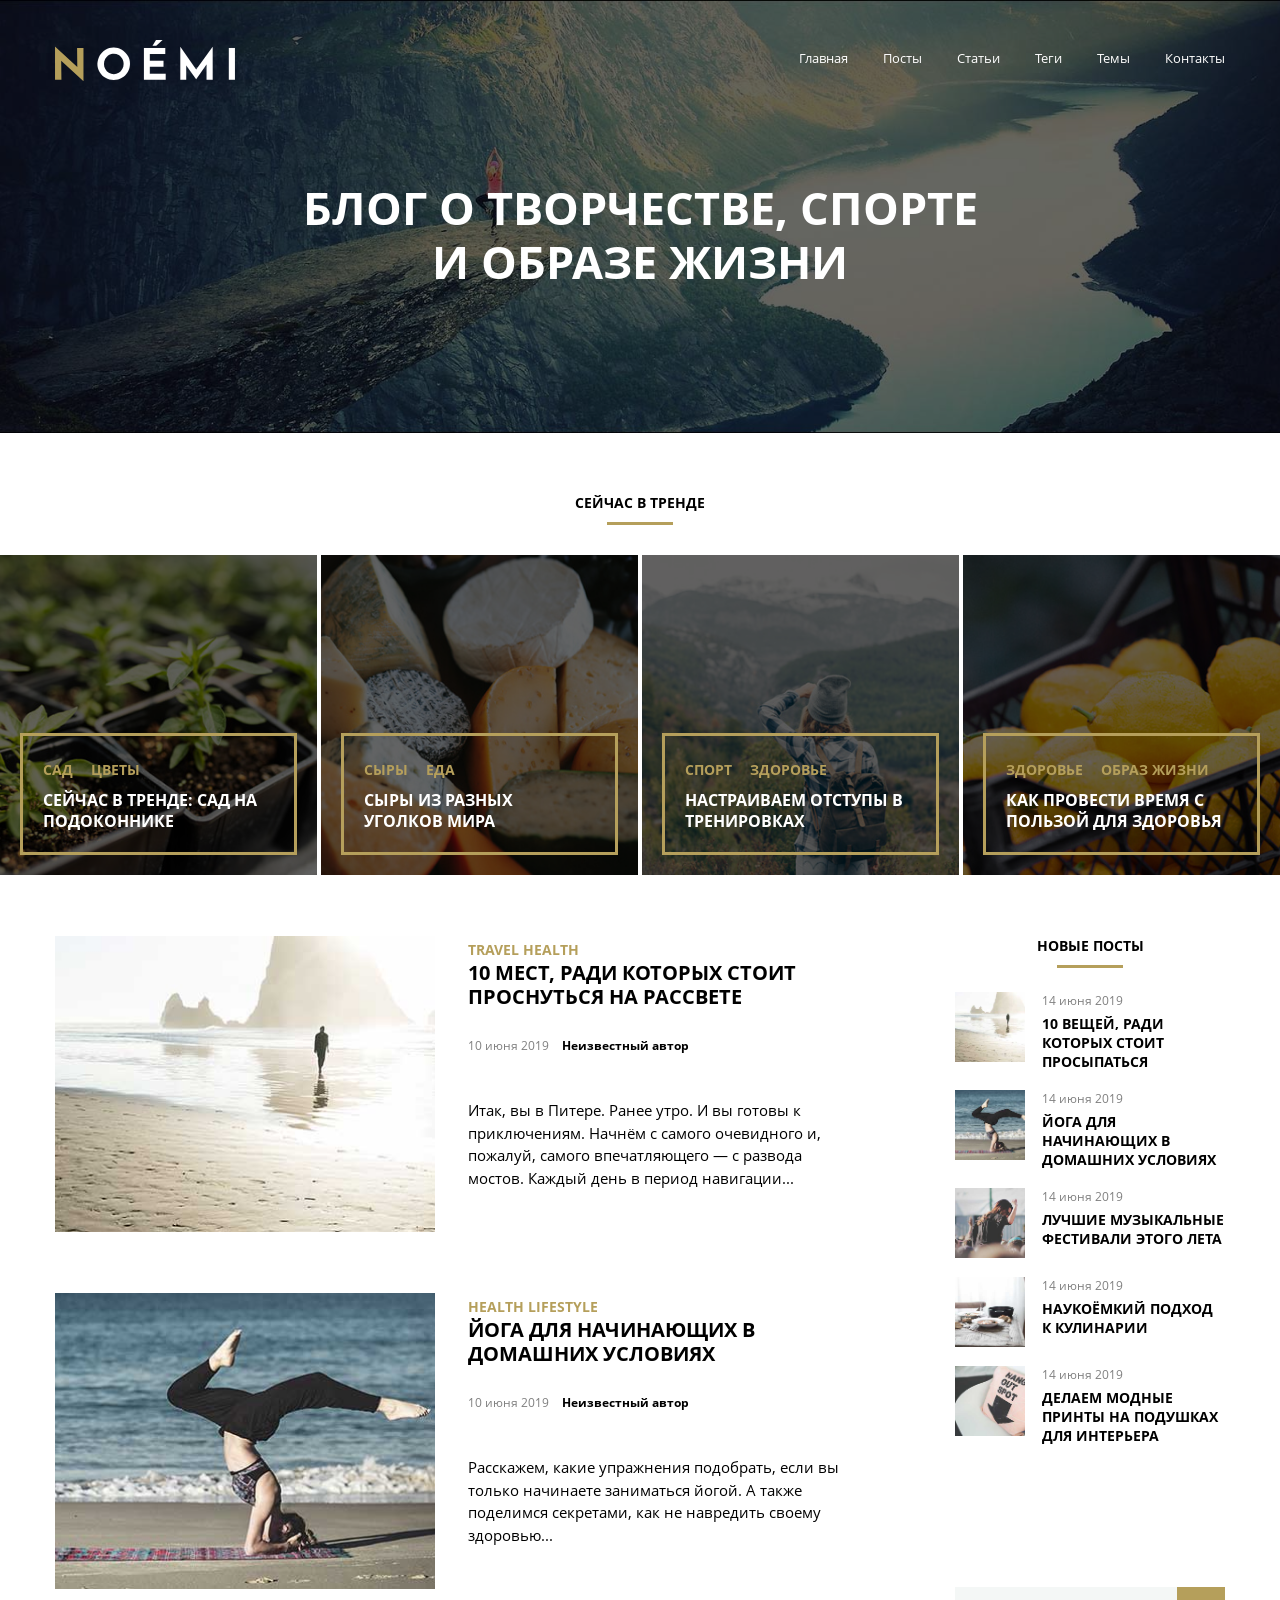
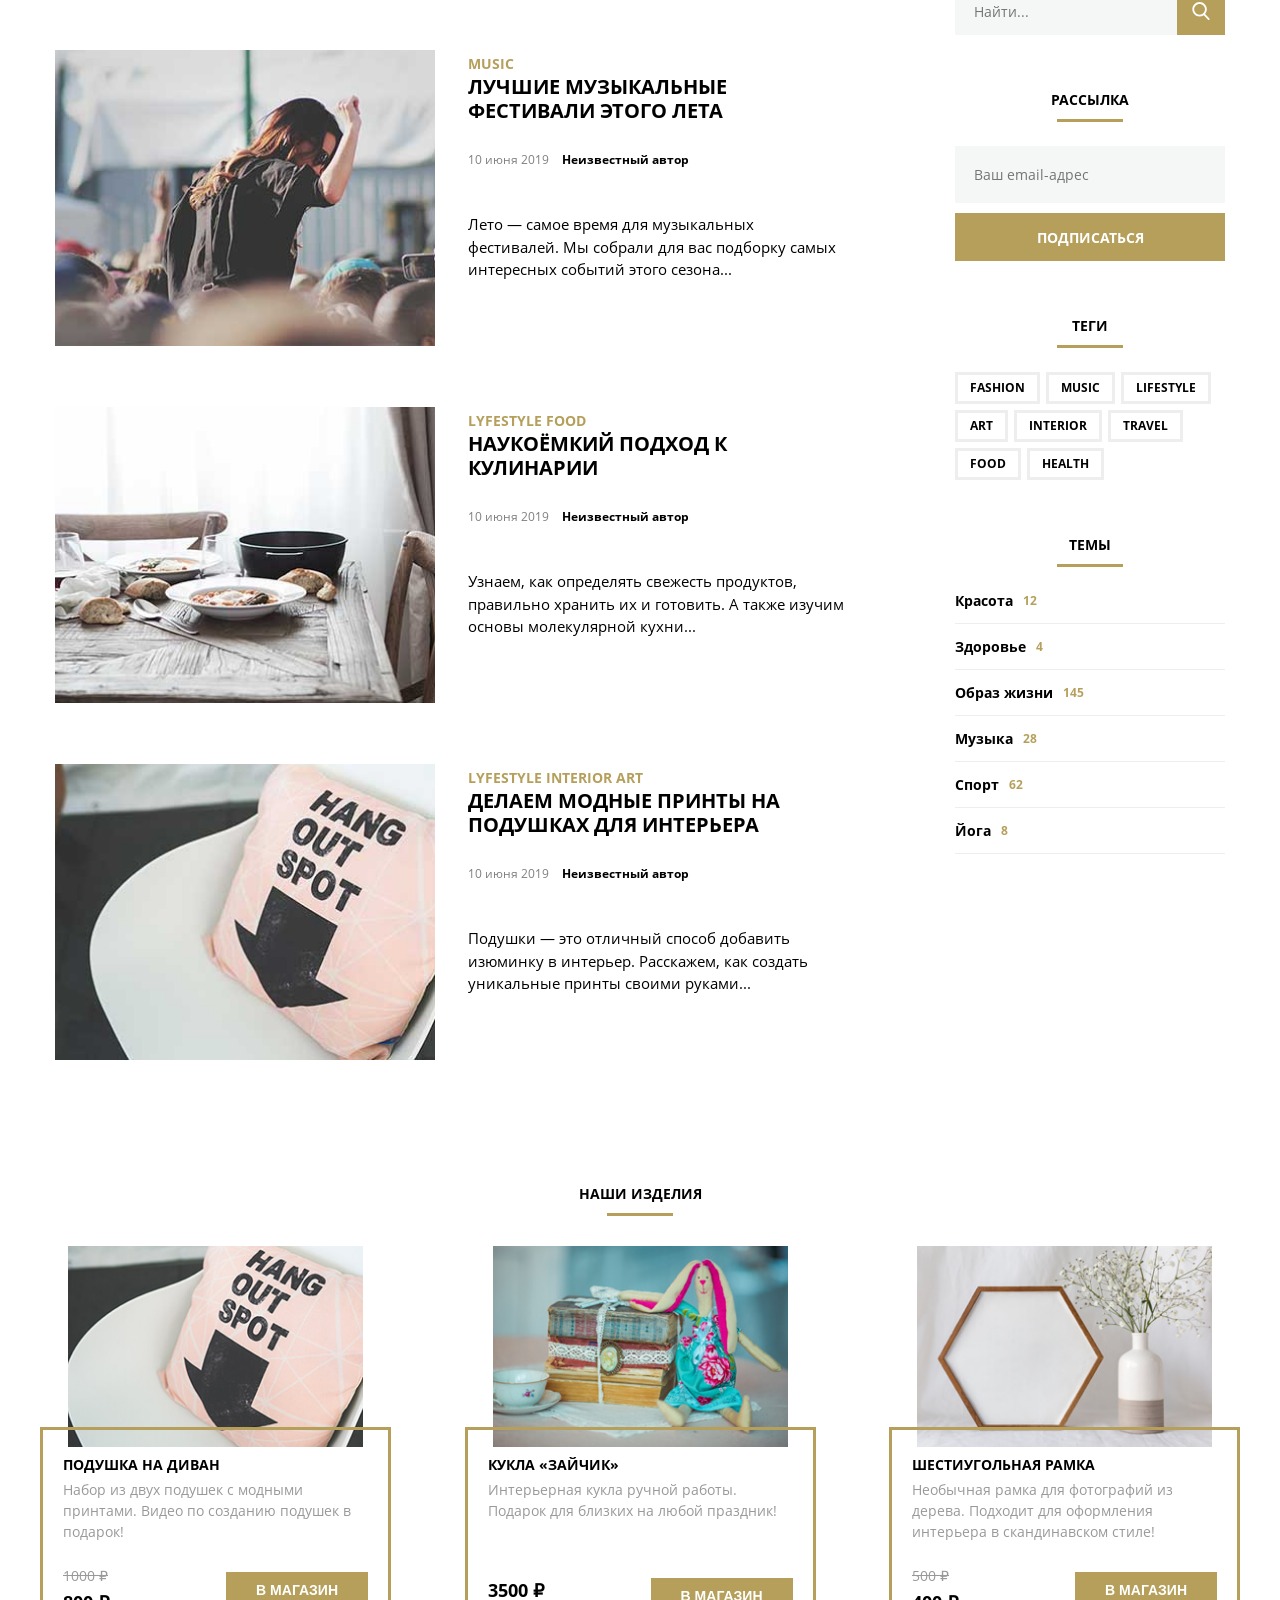
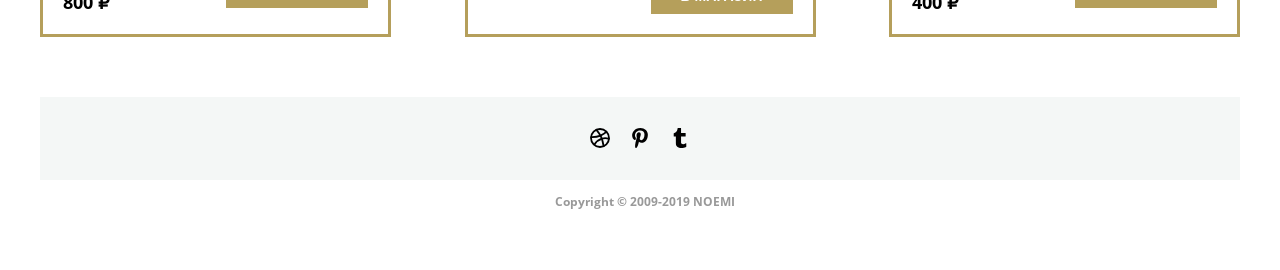
==== commit 57a394f6: "Add files via upload" ====
--- a/index.html
+++ b/index.html
@@ -107,7 +107,6 @@
           <div class="post-content">
             <ul class="post-tags">
               <li><a class="post-tag" href="#">Travel Health</a></li>
-              
             </ul>
             <h2 class="post-title">
               <a class="post-link" href="#">10 мест, ради которых стоит проснуться на рассвете</a>
@@ -315,7 +314,7 @@
         <article class="shop-card">
           <picture>
             <source media="(max-width: 640px)" srcset="shop-item-mobile1.jpg">
-            <source media="(max-width: 1200px)" srcset="shop-item-tablet1.">
+            <source media="(max-width: 1200px)" srcset="shop-item-tablet1.jpg">
             <img class="shop-card-image" src="shop-item-desk1.jpg" alt="Подушка на диван">
           </picture>
           <div class="shop-card-content">
@@ -385,9 +384,6 @@
           <select class="feedback-select" id="feedback-select" name="frequency" autocomplete="off" required>
             <option value="" selected hidden>Выберите вариант</option>
             <option value="daily">Почти каждый день</option>
-            <!-- <option value="weekly">Раз в несколько дней</option>
-            <option value="monthly">Раз в несколько недель</option>
-            <option value="never">Это мой первый раз</option> -->
           </select>
 
           <label>Вы подписаны на рассылку?</label>
@@ -436,4 +432,4 @@
 
   </div>
 </body>
-</html>
+</html>
--- a/index.css
+++ b/index.css
@@ -124,6 +124,8 @@
   background-color: #b59f5b;
 }
 
+/* ========== HEADER ========== */
+
 .site-header {
   position: relative;
   width: 100%;
@@ -224,6 +226,8 @@
   line-height: 1.2;
 }
 
+/* ========== TRENDS ========== */
+
 .trends {
   width: 100%;
   margin-bottom: 61px;
@@ -321,6 +325,8 @@
   color: #b59f5b;
 }
 
+/* ========== MAIN ========== */
+
 .main {
   position: relative;
   display: flex;
@@ -419,6 +425,8 @@
   line-height: 1.5;
   color: #000000;
 }
+
+/* ========== ASIDE ========== */
 
 .aside {
   display: flex;
@@ -595,11 +603,14 @@
   margin-left: 10px;
 }
 
+/* SHOP */
+
 .shop {
   width: 100%;
   max-width: 1200px;
   margin: 0 auto 60px;
-  padding: 0 15px;
+  padding: 0 28px;
+  overflow: visible;
 }
 
 .shop-grid {
@@ -607,13 +618,14 @@
   display: flex;
   flex-direction: row;
   flex-wrap: nowrap;
-  gap: 40px;
-  width: 100%;
+  gap: 0;
+  width: 100%;
+  justify-content: space-between;
 }
 
 .shop-card {
   position: relative;
-  flex: 1;
+  width: 295px;
   min-width: 0;
   display: flex;
   flex-direction: column;
@@ -626,41 +638,47 @@
   object-fit: cover;
   background-color: #f3f3f3;
   position: relative;
-  /* z-index: 1; */
   margin-bottom: 25px;
 }
 
 .shop-card-content {
- position: relative;
+  position: relative;
   z-index: 2;
   flex-grow: 1;
   border: 3px solid #b59f5b;
-  margin-left: -15px;
-  margin-right: -15px;
-  margin-top: -50px;
-  padding: 25px 20px 25px;
+  margin-top: -45px;
+  margin-left: -28px;
+  margin-right: -28px;
+  padding: 25px 20px 20px;
   background-color: transparent;
-  display: flex;
-  flex-wrap: wrap;
-  align-items: flex-end;
+  display: grid;
+  grid-template-columns: minmax(0, 1fr) auto;
+  grid-template-rows: auto 1fr auto;
+  row-gap: 0;
+  column-gap: 4px;
+  min-width: 0;
+  overflow: hidden;
 }
 
 .shop-card-title {
-  width: 100%;
+  grid-column: 1 / -1;
   margin-bottom: 5px;
   font-size: 14px;
   color: #000000;
   text-align: left;
   text-transform: uppercase;
   overflow-wrap: break-word;
+  min-width: 0;
 }
 
 .shop-card-desc {
-  width: 100%;
+  grid-column: 1 / -1;
   font-size: 14px;
   line-height: 1.5;
   color: #999999;
   margin-bottom: 24px;
+  min-width: 0;
+  overflow-wrap: break-word;
 }
 
 .shop-card-link {
@@ -673,12 +691,13 @@
 }
 
 .shop-card-prices {
+  grid-column: 1;
+  grid-row: 3;
   display: flex;
   flex-direction: column;
   align-items: flex-start;
   gap: 5px;
   margin-bottom: 0;
-  flex-grow: 1;
 }
 
 .price-old {
@@ -694,6 +713,9 @@
 }
 
 .shop-card-button {
+  grid-column: 2;
+  grid-row: 3;
+  align-self: center;
   display: inline-flex;
   align-items: center;
   justify-content: center;
@@ -714,6 +736,8 @@
   background-color: #323232;
 }
 
+/* ========== FEEDBACK MODAL ========== */
+
 .feedback-overlay {
   position: fixed;
   top: 0;
@@ -740,7 +764,7 @@
   width: 100%;
 }
 
-/*Кнопка закрытия*/
+/* Кнопка закрытия */
 .feedback-close {
   position: absolute;
   top: -30px;
@@ -748,14 +772,14 @@
   background: none;
   border: none;
   font-size: 30px;
-  color:  #ffffff;
+  color: #ffffff;
   cursor: pointer;
   padding: 0;
-   line-height: 1;
+  line-height: 1;
 }
 
 .feedback-close:hover {
-  color: #b59f5b;;
+  color: #b59f5b;
   background: none;
 }
 
@@ -775,12 +799,11 @@
   background-color: #b59f5b;
 }
 
+/* исправила: убран font-weight: 700, font-size 14px вместо 12px */
 .feedback-form label {
   display: block;
   margin-bottom: 8px;
   font-size: 14px;
-  font-weight: 700;
-  /* text-transform: uppercase; */
 }
 
 .feedback-form input[type="text"],
@@ -852,8 +875,8 @@
   cursor: pointer;
 }
 
- .feedback-radio-label input[type="radio"] {
- -webkit-appearance: none !important;
+.feedback-radio-label input[type="radio"] {
+  -webkit-appearance: none !important;
   -moz-appearance: none !important;
   appearance: none !important;
   width: 18px;
@@ -887,6 +910,8 @@
   cursor: pointer;
 }
 
+/* ===== FOOTER ===== */
+
 .footer {
   display: block;
   position: relative;
@@ -958,6 +983,8 @@
   color: #b59f5b;
 }
 
+/* ===== ПЛАНШЕТ (max-width: 1200px) ===== */
+
 @media (max-width: 1200px) {
 
   .site-header {
@@ -980,7 +1007,6 @@
   .nav {
     display: none;
   }
-
   .trends-grid {
     flex-wrap: wrap;
   }
@@ -1030,17 +1056,18 @@
 
   .shop-grid {
     flex-wrap: wrap;
-    gap: 40px;
+    gap: 126px;                 
   }
 
   .shop-card {
     flex: none;
-    width: calc(50% - 20px);
+    width: calc(50% - 63px);   
   }
 
   .shop-card-content {
-    margin-left: -15px;
-    margin-right: -15px;
+    margin-left: -28px;         
+    margin-right: -28px;        
+    padding: 15px 20px;         
   }
 
   .social-section {
@@ -1059,6 +1086,8 @@
     min-height: 250px;
   }
 }
+
+/* ===== МОБИЛКА (max-width: 640px) ===== */
 
 @media (max-width: 640px) {
 
@@ -1180,10 +1209,14 @@
     margin-left: -15px;
     margin-right: -15px;
     margin-top: -45px;
-    padding: 20px 15px;
+    padding: 15px 15px;         
     background-color: transparent;
     position: relative;
     z-index: 2;
+  }
+
+  .shop-card-desc {
+    margin-bottom: 14px;       
   }
 
   .social-section {
